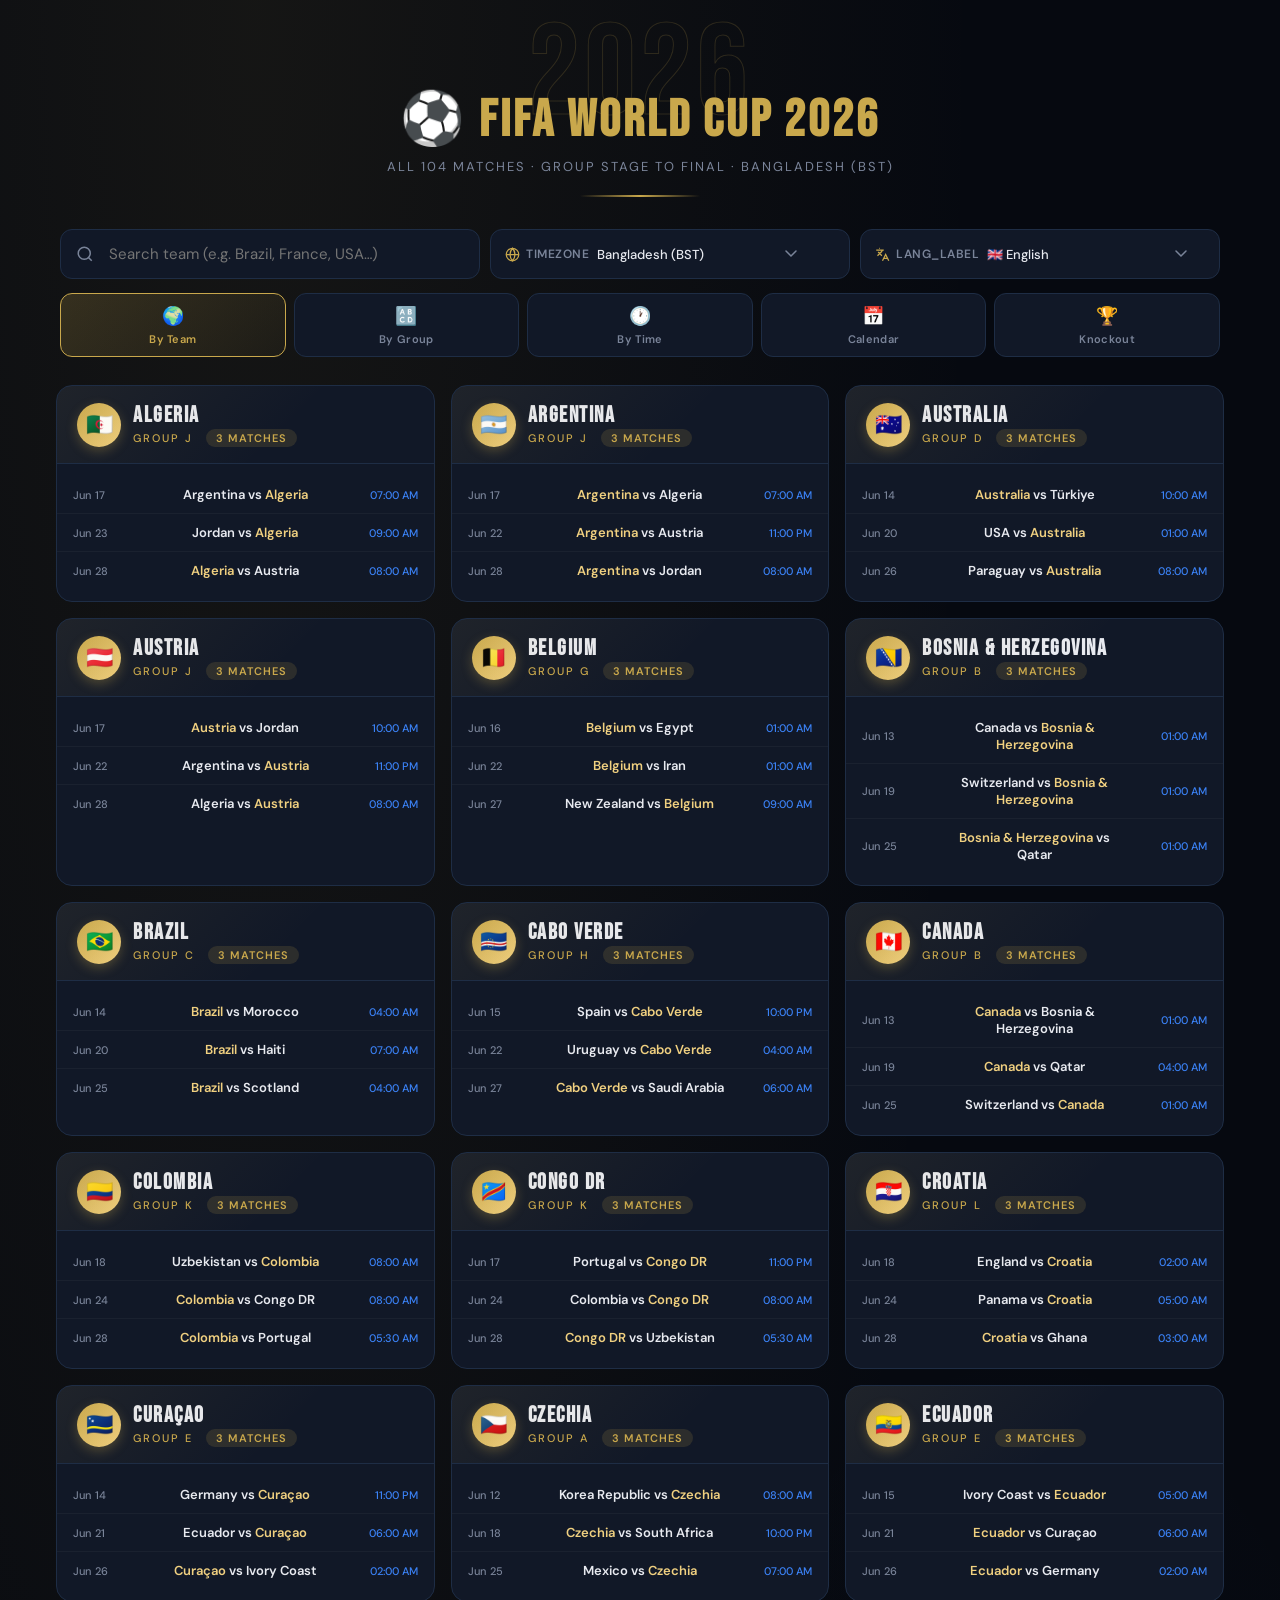
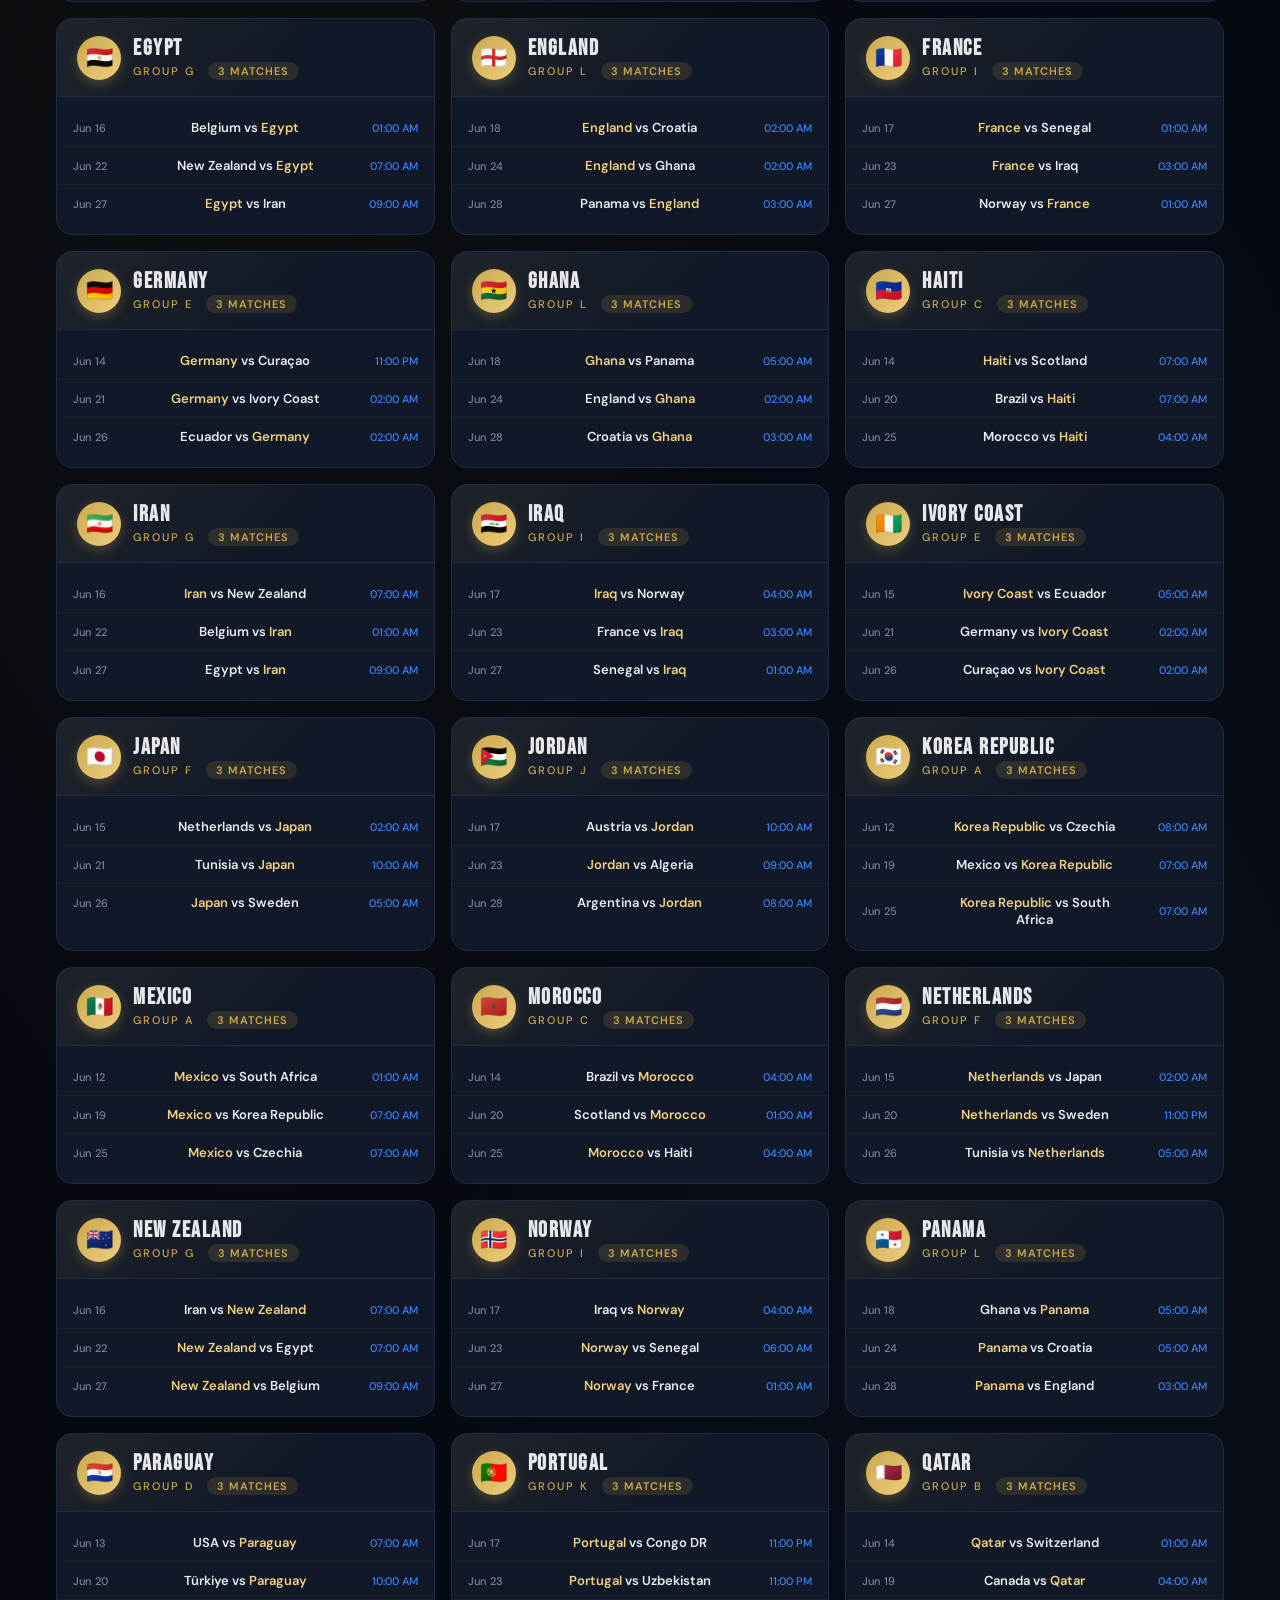
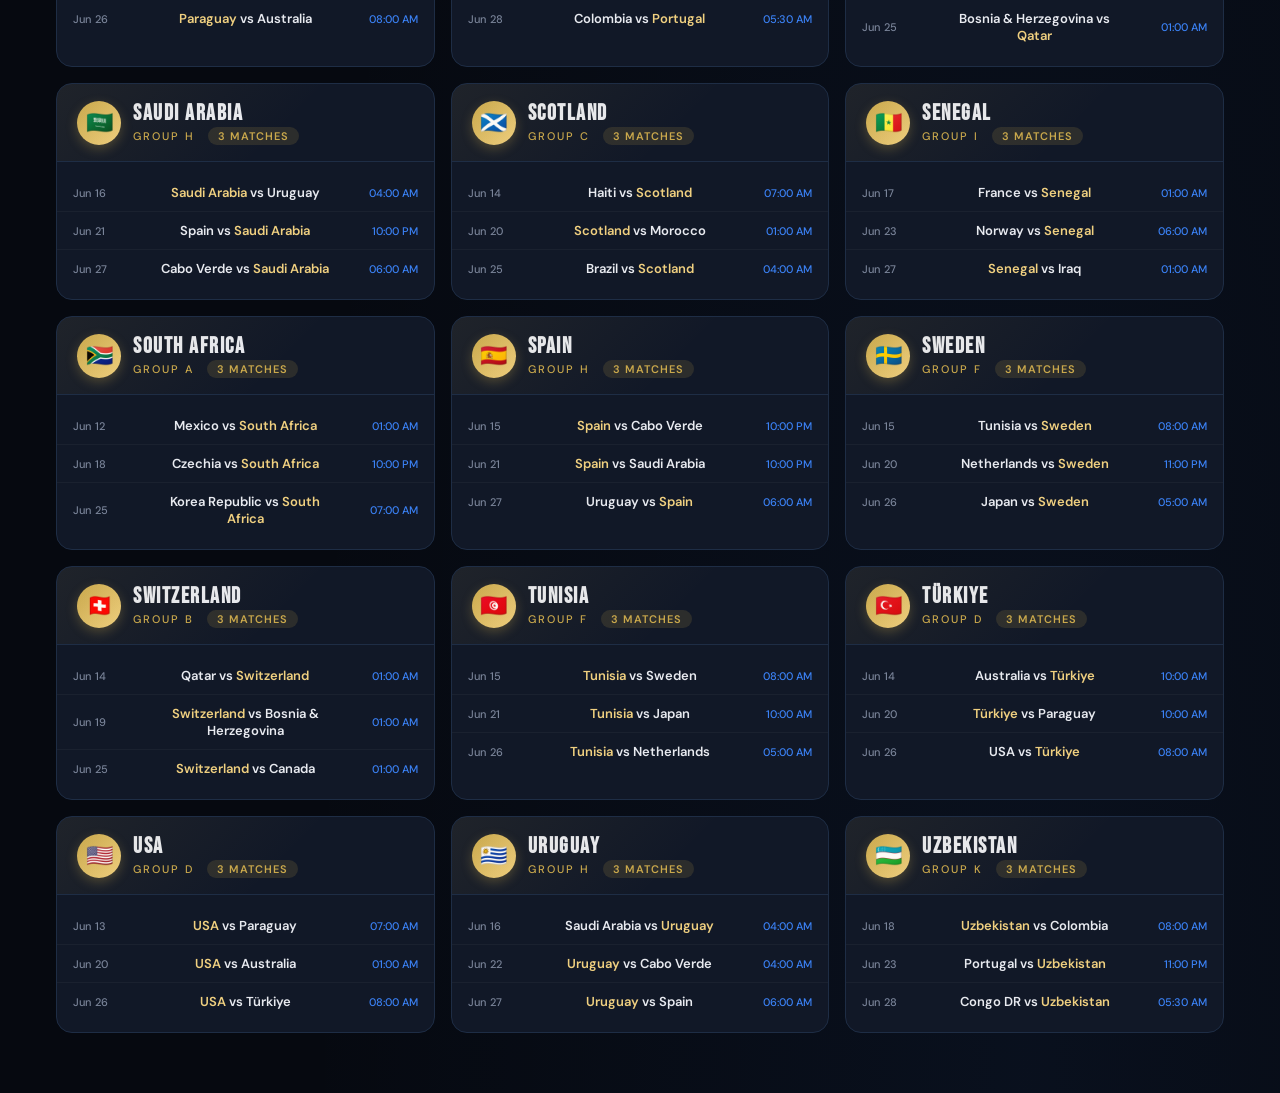
==== index.html @ b73e8e82 "update" ====
<!DOCTYPE html>
<html lang="en" dir="ltr">
<head>
  <meta charset="UTF-8">
  <meta name="viewport" content="width=device-width, initial-scale=1.0, viewport-fit=cover">
  <meta name="description" content="FIFA World Cup 2026 Full Fixture Viewer — all 104 matches, live scores, group standings, knockout bracket.">
  <title>FIFA World Cup 2026 – Full Fixtures</title>
  <link rel="icon" type="image/png" href="images/football.png">
  <link href="https://fonts.googleapis.com/css2?family=Bebas+Neue&family=DM+Sans:wght@300;400;500;600&display=swap" rel="stylesheet">
  <link rel="stylesheet" href="css/styles.css">
</head>
<body>

<!-- ── Live data banner ──────────────────────────────────────────────────── -->
<div id="liveBanner" class="live-banner live-banner--static" style="display:none"></div>

<!-- ── Header ───────────────────────────────────────────────────────────── -->
<header>
  <div class="year-badge">2026</div>
  <h1>⚽ FIFA WORLD CUP 2026</h1>
  <p id="headerSub">All 104 Matches · Group Stage to Final · Bangladesh Time</p>
</header>

<!-- ── Language Switcher ────────────────────────────────────────────────── -->
<!-- ── Controls ─────────────────────────────────────────────────────────── -->
<div class="controls">
  <div class="controls-top-row">
    <div class="search-wrap">
      <svg width="18" height="18" fill="none" stroke="currentColor" stroke-width="2" viewBox="0 0 24 24">
        <circle cx="11" cy="11" r="8"/><path d="m21 21-4.35-4.35"/>
      </svg>
      <input type="text" id="search" placeholder="Search team (e.g. Brazil, France, USA…)" oninput="App.onSearch()">
    </div>
    <div class="tz-selector-wrap" id="tzSelectorWrap">
      <label class="tz-label" for="tzSelect">
        <svg width="15" height="15" fill="none" stroke="currentColor" stroke-width="2" viewBox="0 0 24 24">
          <circle cx="12" cy="12" r="10"/>
          <path d="M2 12h20M12 2a15.3 15.3 0 0 1 4 10 15.3 15.3 0 0 1-4 10 15.3 15.3 0 0 1-4-10 15.3 15.3 0 0 1 4-10z"/>
        </svg>
        <span id="tzLabelText">Timezone</span>
      </label>
      <select id="tzSelect" class="tz-select"></select>
    </div>
    <div class="tz-selector-wrap" id="langSelectorWrap">
      <label class="tz-label" for="langSelect">
        <svg width="15" height="15" fill="none" stroke="currentColor" stroke-width="2" viewBox="0 0 24 24">
          <path d="M5 8l6 6M4 14l6-6 2-3M2 5h12M7 2h1M22 22l-5-10-5 10M14 18h6"/>
        </svg>
        <span id="langLabelText">Language</span>
      </label>
      <select id="langSelect" class="tz-select"></select>
    </div>
  </div>

  <div class="mode-bar">
    <button class="mode-btn" id="modeTeams"    onclick="App.setMode('teams')"><span class="icon">🌍</span> By Team</button>
    <button class="mode-btn" id="modeGroup"    onclick="App.setMode('group')"><span class="icon">🔠</span> By Group</button>
    <button class="mode-btn" id="modeTime"     onclick="App.setMode('time')"><span class="icon">🕐</span> By Time</button>
    <button class="mode-btn" id="modeCalendar" onclick="App.setMode('calendar')"><span class="icon">📅</span> Calendar</button>
    <button class="mode-btn" id="modeBracket"  onclick="App.setMode('bracket')"><span class="icon">🏆</span> Knockout</button>
  </div>

  <div class="filter-panel" id="groupPanel">
    <button class="filter-chip active" onclick="App.setGroup(null, this)">All Groups</button>
  </div>
  <div class="filter-panel" id="timePanel">
    <button class="filter-chip active" onclick="App.setTimeSlot(null, this)">All Times</button>
  </div>
</div>

<!-- ── Calendar ─────────────────────────────────────────────────────────── -->
<div id="calendarSection" class="section-wrap" style="display:none;">
  <div class="calendar">
    <div class="cal-header">
      <button class="cal-nav" onclick="Calendar.shiftMonth(-1)">‹</button>
      <h3 id="calTitle">JUNE 2026</h3>
      <button class="cal-nav" onclick="Calendar.shiftMonth(1)">›</button>
    </div>
    <div class="cal-grid" id="calGrid"></div>
  </div>
  <div class="day-results" id="dayResults">
    <div class="day-results-header" id="dayResultsHeader"></div>
    <div id="dayMatchList"></div>
  </div>
</div>

<!-- ── Knockout + Standings ──────────────────────────────────────────────── -->
<div id="bracketSection" class="section-wrap" style="display:none;">
  <div id="bracketContent"></div>
</div>

<!-- ── Export bar ───────────────────────────────────────────────────────── -->
<div class="export-bar" id="exportBar">
  <button class="export-btn" onclick="Export.open()">📲 Add to iPhone / Google Calendar</button>
</div>

<!-- ── Team cards grid ──────────────────────────────────────────────────── -->
<div class="teams-grid" id="grid"></div>

<!-- ── Export modal ─────────────────────────────────────────────────────── -->
<div class="modal-overlay" id="exportModal" onclick="Export.handleOverlay(event)">
  <div class="modal">
    <button class="modal-close" onclick="Export.close()">✕</button>
    <div class="modal-title">📲 Export to Calendar</div>
    <div class="modal-sub">Choose teams to add their group-stage schedule to your calendar app.</div>
    <div class="modal-section-label">Select Teams</div>
    <div class="team-select-grid" id="teamSelectGrid"></div>
    <div class="modal-actions">
      <button class="btn-select-all" id="selectAllBtn" onclick="Export.toggleAll()">Select All</button>
      <button class="btn-download-ics" id="downloadBtn" onclick="Export.download()" disabled>⬇️ Download .ics</button>
    </div>
    <div class="ics-note">
      <strong>iPhone:</strong> Open the .ics file → tap "Add All" → appears in Calendar app.<br>
      <strong>Google:</strong> calendar.google.com → Settings → Import → upload file.
    </div>
  </div>
</div>

<!-- Scripts: i18n first, then data, then live + modules, app last -->
<script src="js/i18n.js"></script>
<script src="js/data.js"></script>
<script src="js/live.js"></script>
<script src="js/standings.js"></script>
<script src="js/teamGrid.js"></script>
<script src="js/calendar.js"></script>
<script src="js/bracket.js"></script>
<script src="js/export.js"></script>
<script src="js/app.js"></script>
</body>
</html>
---- css/styles.css ----
/* styles.css — WC2026 Fixture Viewer */

:root {
  --gold: #C9A84C;
  --gold-light: #F0D080;
  --dark: #0a0e1a;
  --darker: #060910;
  --card-bg: #111827;
  --card-border: #1e2d45;
  --text: #e8eaf0;
  --muted: #7a8499;
  --accent: #3b82f6;
}

* { margin: 0; padding: 0; box-sizing: border-box; }

body {
  background: var(--darker);
  color: var(--text);
  font-family: 'DM Sans', sans-serif;
  min-height: 100vh;
  background-image:
    radial-gradient(ellipse at 20% 0%, rgba(201,168,76,.08) 0%, transparent 50%),
    radial-gradient(ellipse at 80% 100%, rgba(59,130,246,.06) 0%, transparent 50%);
}

/* ── Header ─────────────────────────────────────────────────────────────── */
header {
  text-align: center;
  padding: 48px 20px 32px;
  position: relative;
}

header::after {
  content: '';
  display: block;
  width: 120px;
  height: 2px;
  background: linear-gradient(90deg, transparent, var(--gold), transparent);
  margin: 20px auto 0;
}

.year-badge {
  font-family: 'Bebas Neue', sans-serif;
  font-size: clamp(72px,12vw,130px);
  line-height: .85;
  color: transparent;
  -webkit-text-stroke: 1px rgba(201,168,76,.18);
  letter-spacing: 4px;
  position: absolute;
  top: 20px; left: 50%;
  transform: translateX(-50%);
  white-space: nowrap;
  pointer-events: none;
  z-index: 0;
}

header h1 {
  font-family: 'Bebas Neue', sans-serif;
  font-size: clamp(28px,5vw,52px);
  letter-spacing: 3px;
  color: var(--gold);
  position: relative; z-index: 1;
  margin-top: 40px;
}

header p {
  color: var(--muted);
  font-size: 13px;
  letter-spacing: 2px;
  text-transform: uppercase;
  margin-top: 6px;
  position: relative; z-index: 1;
}

/* ── Controls ───────────────────────────────────────────────────────────── */
.controls {
  max-width: 1200px;
  margin: 0 auto 28px;
  padding: 0 20px;
  display: flex;
  flex-direction: column;
  gap: 14px;
}

/* top row: search + timezone side by side */
.controls-top-row {
  display: flex;
  flex-wrap: wrap;
  gap: 10px;
  align-items: stretch;
}

.search-wrap {
  position: relative;
  flex: 1 1 200px;
  min-width: 0;
}

.search-wrap input {
  width: 100%;
  padding: 14px 20px 14px 48px;
  background: var(--card-bg);
  border: 1px solid var(--card-border);
  border-radius: 12px;
  color: var(--text);
  font-size: 15px;
  font-family: 'DM Sans', sans-serif;
  outline: none;
  transition: border-color .2s;
}

.search-wrap input:focus { border-color: var(--gold); }

.search-wrap svg {
  position: absolute; left: 16px; top: 50%;
  transform: translateY(-50%);
  color: var(--muted);
}

/* ── Timezone selector ──────────────────────────────────────────────────── */
.tz-selector-wrap {
  display: flex;
  align-items: center;
  gap: 8px;
  background: var(--card-bg);
  border: 1px solid var(--card-border);
  border-radius: 12px;
  padding: 10px 14px;
  flex: 1 1 140px;
  min-width: 0;
  transition: border-color .2s;
}

.tz-selector-wrap:focus-within {
  border-color: var(--gold);
}

.tz-label {
  display: flex;
  align-items: center;
  gap: 6px;
  color: var(--muted);
  font-size: 12px;
  font-weight: 600;
  letter-spacing: .5px;
  text-transform: uppercase;
  cursor: default;
  flex-shrink: 0;
}

.tz-label svg { flex-shrink: 0; color: var(--gold); }

.tz-select {
  background: transparent;
  border: none;
  color: var(--text);
  font-family: 'DM Sans', sans-serif;
  font-size: 13px;
  font-weight: 500;
  outline: none;
  cursor: pointer;
  min-width: 0;
  width: 100%;
  max-width: 200px;
  /* Custom arrow */
  appearance: none;
  -webkit-appearance: none;
  padding-right: 20px;
  background-image: url("data:image/svg+xml,%3Csvg xmlns='http://www.w3.org/2000/svg' width='12' height='8' viewBox='0 0 12 8'%3E%3Cpath d='M1 1l5 5 5-5' stroke='%237a8499' stroke-width='1.5' fill='none' stroke-linecap='round'/%3E%3C/svg%3E");
  background-repeat: no-repeat;
  background-position: right 0 center;
}

.tz-select option {
  background: var(--card-bg);
  color: var(--text);
}

/* ── Mode bar ───────────────────────────────────────────────────────────── */
.mode-bar {
  display: grid;
  grid-template-columns: repeat(5, 1fr);
  gap: 8px;
  overflow-x: auto;
  -webkit-overflow-scrolling: touch;
  scrollbar-width: none;
}
.mode-bar::-webkit-scrollbar { display: none; }

.mode-btn {
  padding: 10px 4px;
  border-radius: 12px;
  border: 1px solid var(--card-border);
  background: var(--card-bg);
  color: var(--muted);
  font-family: 'DM Sans', sans-serif;
  font-size: 11px;
  font-weight: 600;
  cursor: pointer;
  letter-spacing: .3px;
  transition: all .2s;
  display: flex;
  flex-direction: column;
  align-items: center;
  gap: 4px;
  white-space: nowrap;
  min-width: 0;
}

.mode-btn .icon { font-size: 18px; }
.mode-btn:hover { border-color: rgba(201,168,76,.4); color: var(--text); }
.mode-btn.active {
  background: linear-gradient(135deg, rgba(201,168,76,.2), rgba(201,168,76,.05));
  border-color: var(--gold);
  color: var(--gold);
}

/* ── Filter panels ──────────────────────────────────────────────────────── */
.filter-panel {
  display: none;
  flex-wrap: nowrap;
  gap: 8px;
  overflow-x: auto;
  -webkit-overflow-scrolling: touch;
  scrollbar-width: none;
  padding-bottom: 2px;
  animation: fadeIn .2s ease;
}
.filter-panel::-webkit-scrollbar { display: none; }

.filter-chip {
  padding: 7px 14px;
  border-radius: 8px;
  border: 1px solid var(--card-border);
  background: transparent;
  color: var(--muted);
  font-family: 'DM Sans', sans-serif;
  font-size: 12px;
  font-weight: 500;
  cursor: pointer;
  letter-spacing: .5px;
  transition: all .18s;
  white-space: nowrap;
}

.filter-chip:hover, .filter-chip.active {
  background: var(--gold);
  border-color: var(--gold);
  color: #000;
  font-weight: 600;
}

@keyframes fadeIn {
  from { opacity: 0; transform: translateY(-6px); }
  to   { opacity: 1; transform: translateY(0); }
}

/* ── Team cards grid ────────────────────────────────────────────────────── */
.teams-grid {
  max-width: 1200px;
  margin: 0 auto;
  padding: 0 16px 60px;
  display: grid;
  grid-template-columns: repeat(auto-fill, minmax(min(300px, 100%), 1fr));
  gap: 16px;
}

.team-card {
  background: var(--card-bg);
  border: 1px solid var(--card-border);
  border-radius: 16px;
  overflow: hidden;
  transition: transform .2s, border-color .2s, box-shadow .2s;
}

.team-card:hover {
  transform: translateY(-4px);
  border-color: rgba(201,168,76,.4);
  box-shadow: 0 16px 40px rgba(0,0,0,.4), 0 0 0 1px rgba(201,168,76,.1);
}

.card-header {
  padding: 16px 20px;
  display: flex;
  align-items: center;
  gap: 12px;
  border-bottom: 1px solid var(--card-border);
  position: relative;
  overflow: hidden;
}

.card-header::before {
  content: '';
  position: absolute; inset: 0;
  background: linear-gradient(135deg, rgba(201,168,76,.08), transparent 60%);
}

.flag-circle {
  width: 44px; height: 44px;
  border-radius: 50%;
  background: linear-gradient(135deg, var(--gold), var(--gold-light));
  display: flex; align-items: center; justify-content: center;
  font-size: 22px;
  flex-shrink: 0;
  box-shadow: 0 4px 12px rgba(201,168,76,.3);
}

.team-info h2 {
  font-family: 'Bebas Neue', sans-serif;
  font-size: 22px;
  letter-spacing: 1.5px;
  color: var(--text);
}

.group-label {
  font-size: 11px;
  letter-spacing: 2px;
  text-transform: uppercase;
  color: var(--gold);
  font-weight: 500;
}

.count-badge {
  display: inline-block;
  background: rgba(201,168,76,.15);
  color: var(--gold);
  border-radius: 20px;
  padding: 2px 10px;
  font-size: 11px;
  font-weight: 600;
  letter-spacing: 1px;
  margin-left: 8px;
}

.match-list { padding: 12px 0; }

.match-row {
  padding: 10px 16px;
  display: grid;
  grid-template-columns: minmax(50px,72px) 1fr minmax(50px,72px);
  gap: 6px;
  align-items: center;
  border-bottom: 1px solid rgba(255,255,255,.04);
  transition: background .15s;
}

.match-row:last-child { border-bottom: none; }
.match-row:hover { background: rgba(255,255,255,.03); }

.match-date { font-size: 11px; color: var(--muted); font-weight: 500; }
.match-vs   { font-size: 13px; font-weight: 600; color: var(--text); text-align: center; }
.match-vs .highlight { color: var(--gold-light); }
.match-time { font-size: 11px; color: var(--accent); text-align: right; font-weight: 500; }

.no-match-in-filter {
  padding: 12px 20px;
  font-size: 12px;
  color: var(--muted);
  border-top: 1px solid var(--card-border);
  line-height: 1.5;
}

.no-results {
  grid-column: 1/-1;
  text-align: center;
  padding: 80px 20px;
  color: var(--muted);
  font-size: 16px;
}

.hidden { display: none !important; }

/* ── Calendar ───────────────────────────────────────────────────────────── */
.calendar-wrap { display: none; }
.calendar-wrap.visible { display: block; }

.calendar {
  background: var(--card-bg);
  border: 1px solid var(--card-border);
  border-radius: 16px;
  overflow: hidden;
}

.cal-header {
  display: flex;
  align-items: center;
  justify-content: space-between;
  padding: 16px 20px;
  border-bottom: 1px solid var(--card-border);
}

.cal-header h3 {
  font-family: 'Bebas Neue', sans-serif;
  font-size: 20px;
  letter-spacing: 2px;
  color: var(--gold);
}

.cal-nav {
  background: none;
  border: 1px solid var(--card-border);
  color: var(--muted);
  border-radius: 8px;
  width: 32px; height: 32px;
  cursor: pointer;
  font-size: 16px;
  display: flex; align-items: center; justify-content: center;
  transition: all .2s;
}

.cal-nav:hover { border-color: var(--gold); color: var(--gold); }

.cal-grid {
  display: grid;
  grid-template-columns: repeat(7,1fr);
  gap: 1px;
  background: var(--card-border);
}

.cal-day-name {
  background: var(--card-bg);
  text-align: center;
  padding: 10px 4px;
  font-size: 11px; color: var(--muted);
  font-weight: 600; letter-spacing: 1px;
  text-transform: uppercase;
}

.cal-day {
  background: var(--card-bg);
  text-align: center;
  padding: 12px 4px;
  font-size: 14px; font-weight: 500;
  color: var(--muted);
  cursor: default;
  position: relative;
  min-height: 52px;
  display: flex; flex-direction: column;
  align-items: center; justify-content: center;
  gap: 3px;
}

.cal-day.has-match { color: var(--text); cursor: pointer; transition: background .15s; }
.cal-day.has-match:hover { background: rgba(201,168,76,.08); }
.cal-day.selected  { background: rgba(201,168,76,.15) !important; color: var(--gold); }
.cal-day.selected .day-num { color: var(--gold); font-weight: 700; }
.cal-day.has-match-other { cursor: default; opacity: .45; }
.cal-day.empty { background: rgba(0,0,0,.2); }

.match-dot {
  width: 5px; height: 5px;
  border-radius: 50%;
  background: var(--gold);
  opacity: .8;
}

.match-count-label {
  font-size: 9px; color: var(--gold);
  font-weight: 600; letter-spacing: .5px;
}

.day-results { display: none; margin-top: 14px; }
.day-results.visible { display: block; }

.day-results-header {
  font-family: 'Bebas Neue', sans-serif;
  font-size: 18px; letter-spacing: 2px;
  color: var(--gold);
  margin-bottom: 12px; padding: 0 4px;
}

.day-match-card {
  background: var(--card-bg);
  border: 1px solid var(--card-border);
  border-radius: 12px;
  padding: 14px 18px;
  margin-bottom: 10px;
  display: flex; align-items: center;
  justify-content: space-between; gap: 12px;
  transition: border-color .2s;
}

.day-match-card:hover { border-color: rgba(201,168,76,.35); }

.day-match-teams { font-size: 15px; font-weight: 600; color: var(--text); flex: 1; }
.day-match-teams .hl { color: var(--gold-light); }

.day-match-meta {
  display: flex; flex-direction: column;
  align-items: flex-end; gap: 3px; flex-shrink: 0;
}

.day-match-time   { font-size: 13px; font-weight: 600; color: var(--accent); }
.day-match-group  { font-size: 10px; color: var(--muted); letter-spacing: 1px; text-transform: uppercase; }
.day-match-venue  { font-size: 10px; color: var(--muted); }

.no-match-note {
  color: var(--muted); font-size: 13px;
  padding: 8px 0 12px;
}

/* ── Accordion (shared by bracket stages + standings) ───────────────────── */
.ko-section {
  background: var(--card-bg);
  border: 1px solid var(--card-border);
  border-radius: 14px;
  overflow: hidden;
  margin-bottom: 10px;
  transition: border-color .2s;
}
.ko-section:hover { border-color: rgba(201,168,76,.3); }

.ko-header {
  width: 100%;
  display: flex;
  align-items: center;
  justify-content: space-between;
  padding: 14px 18px;
  background: none;
  border: none;
  cursor: pointer;
  color: var(--text);
  gap: 10px;
  transition: background .15s;
}
.ko-header:hover { background: rgba(255,255,255,.03); }

.ko-header-left {
  display: flex;
  align-items: center;
  gap: 10px;
  min-width: 0;
}

.ko-icon  { font-size: 18px; flex-shrink: 0; }

.ko-title {
  font-family: 'Bebas Neue', sans-serif;
  font-size: 17px;
  letter-spacing: 1.5px;
  color: var(--gold);
  white-space: nowrap;
}

.ko-count-badge {
  font-size: 10px;
  font-weight: 600;
  letter-spacing: .5px;
  color: var(--muted);
  background: rgba(255,255,255,.06);
  border: 1px solid var(--card-border);
  border-radius: 20px;
  padding: 2px 9px;
  flex-shrink: 0;
}

.ko-chevron {
  color: var(--muted);
  flex-shrink: 0;
  transition: transform .28s cubic-bezier(.4,0,.2,1);
}

/* Body collapse / expand */
.ko-body {
  max-height: 0;
  overflow: hidden;
  transition: max-height .35s cubic-bezier(.4,0,.2,1);
}
.ko-body--open { max-height: 9999px; }

.ko-body-inner { padding: 4px 0 14px; }

/* ── Divider between standings and KO stages ─────────────────────────── */
.ko-divider {
  display: flex;
  align-items: center;
  gap: 12px;
  margin: 18px 0 12px;
  color: var(--gold);
}
.ko-divider::before,
.ko-divider::after {
  content: '';
  flex: 1;
  height: 1px;
  background: linear-gradient(90deg, transparent, rgba(201,168,76,.3), transparent);
}
.ko-divider span {
  font-family: 'Bebas Neue', sans-serif;
  font-size: 15px;
  letter-spacing: 2.5px;
  white-space: nowrap;
}

/* ── KO match cards ─────────────────────────────────────────────────────── */
.ko-match-list {
  display: flex;
  flex-direction: column;
  gap: 8px;
  padding: 0 14px;
}

.ko-match-card {
  background: rgba(255,255,255,.03);
  border: 1px solid var(--card-border);
  border-radius: 12px;
  padding: 12px 16px;
  transition: border-color .2s, transform .15s;
}
.ko-match-card:hover {
  border-color: rgba(201,168,76,.3);
  transform: translateX(3px);
}
.ko-match-card.ko-match--final {
  border-color: var(--gold);
  background: linear-gradient(135deg, rgba(201,168,76,.1), rgba(201,168,76,.02));
}

.ko-match-meta {
  font-size: 10px;
  color: var(--muted);
  letter-spacing: .8px;
  text-transform: uppercase;
  margin-bottom: 8px;
}

.ko-match-teams {
  display: grid;
  grid-template-columns: 1fr auto 1fr;
  align-items: center;
  gap: 8px;
}

.ko-team { min-width: 0; }
.ko-team--right { text-align: right; }

.ko-team-name {
  display: block;
  font-size: 14px;
  font-weight: 600;
  color: var(--text);
  white-space: nowrap;
  overflow: hidden;
  text-overflow: ellipsis;
}

/* Hint text shown under team name for pending KO matches */
.ko-team-hint {
  display: block;
  font-size: 10px;
  color: var(--muted);
  line-height: 1.4;
  margin-top: 3px;
}

.ko-middle {
  display: flex;
  flex-direction: column;
  align-items: center;
  gap: 4px;
  flex-shrink: 0;
}

.ko-vs {
  font-size: 11px;
  color: var(--muted);
  font-weight: 600;
  letter-spacing: 1px;
}

.ko-score {
  font-size: 18px;
  font-weight: 700;
  color: var(--text);
  font-family: 'Bebas Neue', sans-serif;
  letter-spacing: 2px;
}
.ko-score.score--live { color: #ef4444; }

/* KO hint block (pending matches: shows who each slot could be) */
.day-ko-hint {
  display: grid;
  grid-template-columns: 1fr 1fr;
  gap: 8px;
  margin-top: 8px;
  padding-top: 8px;
  border-top: 1px solid rgba(255,255,255,.06);
}
.day-ko-team-hint {
  font-size: 11px;
  color: var(--muted);
  line-height: 1.4;
}
.day-ko-team-hint strong {
  display: block;
  color: var(--text);
  font-weight: 600;
  margin-bottom: 2px;
  font-size: 12px;
}
.day-ko-team-hint:last-child { text-align: right; }

/* ── Calendar day-result cards (redesigned) ─────────────────────────────── */
.day-match-card {
  background: var(--card-bg);
  border: 1px solid var(--card-border);
  border-radius: 12px;
  padding: 12px 16px;
  margin-bottom: 8px;
  transition: border-color .2s;
}
.day-match-card:hover { border-color: rgba(201,168,76,.3); }
.day-match-card.day-match-card--final {
  border-color: var(--gold);
}

.day-match-header {
  display: flex;
  align-items: center;
  justify-content: space-between;
  margin-bottom: 8px;
  gap: 8px;
}

.day-stage-pill {
  font-size: 10px;
  font-weight: 700;
  letter-spacing: 1px;
  text-transform: uppercase;
  color: var(--gold);
  background: rgba(201,168,76,.12);
  border-radius: 20px;
  padding: 3px 10px;
}
.day-stage-pill--ko {
  color: var(--accent);
  background: rgba(59,130,246,.12);
}

.day-match-venue-inline {
  font-size: 10px;
  color: var(--muted);
  text-align: right;
  white-space: nowrap;
  overflow: hidden;
  text-overflow: ellipsis;
  max-width: 140px;
}

.day-match-teams {
  display: grid;
  grid-template-columns: 1fr auto 1fr;
  align-items: center;
  gap: 6px;
  margin-bottom: 8px;
}
.day-match-teams .hl         { font-size: 14px; font-weight: 600; color: var(--text); overflow: hidden; text-overflow: ellipsis; white-space: nowrap; }
.day-match-teams .hl-right   { text-align: right; }

.day-match-center {
  display: flex;
  flex-direction: column;
  align-items: center;
  gap: 3px;
  flex-shrink: 0;
}
.day-match-vs-sep  { font-size: 11px; color: var(--muted); font-weight: 600; letter-spacing: 1px; }
.match-score       { font-size: 18px; font-weight: 700; font-family: 'Bebas Neue', sans-serif; color: var(--text); letter-spacing: 2px; }
.match-score.score--live { color: #ef4444; }

.day-match-foot {
  display: flex;
  align-items: center;
  justify-content: flex-end;
}
.day-match-time-pill {
  font-size: 11px;
  font-weight: 600;
  color: var(--accent);
  background: rgba(59,130,246,.1);
  border-radius: 20px;
  padding: 3px 10px;
}

.no-match-note {
  color: var(--muted); font-size: 13px;
  padding: 8px 0 12px;
}

/* ── Standings tables ────────────────────────────────────────────────────── */
.standings-header  { padding: 2px 14px 10px; }
.standings-title   { font-family: 'Bebas Neue', sans-serif; font-size: 20px; letter-spacing: 2px; color: var(--gold); }

.standings-grid {
  display: grid;
  grid-template-columns: repeat(auto-fill, minmax(300px, 1fr));
  gap: 12px;
  padding: 4px 14px 10px;
}

.standings-table-wrap {
  background: rgba(255,255,255,.03);
  border: 1px solid var(--card-border);
  border-radius: 10px;
  overflow: hidden;
}

.standings-group-title {
  font-family: 'Bebas Neue', sans-serif;
  font-size: 14px;
  letter-spacing: 2px;
  color: var(--gold);
  padding: 8px 12px 6px;
  border-bottom: 1px solid var(--card-border);
  display: flex;
  align-items: center;
  justify-content: space-between;
}

.standings-progress {
  font-size: 10px;
  color: var(--muted);
  font-family: 'DM Sans', sans-serif;
  font-weight: 500;
  letter-spacing: .5px;
}

.standings-table {
  width: 100%;
  border-collapse: collapse;
  font-size: 12px;
}
.standings-table thead tr {
  background: rgba(255,255,255,.03);
  border-bottom: 1px solid var(--card-border);
}
.standings-table th {
  padding: 6px 6px;
  color: var(--muted);
  font-weight: 600;
  font-size: 10px;
  letter-spacing: .8px;
  text-transform: uppercase;
  text-align: center;
}
.standings-table th.col-team { text-align: left; }
.standings-table th.col-pos  { width: 24px; }
.standings-table td {
  padding: 7px 6px;
  text-align: center;
  color: var(--muted);
  font-size: 12px;
  border-bottom: 1px solid rgba(255,255,255,.04);
}
.standings-table td.col-team { text-align: left; }
.standings-table td.col-pts  { font-weight: 700; color: var(--text); }
.standings-table td.col-pos  { font-size: 13px; }
.standings-table tbody tr:last-child td { border-bottom: none; }
.standings-table tbody tr:hover { background: rgba(255,255,255,.03); }

.standing-qual   td { background: rgba(201,168,76,.05); }
.standing-third  td { background: rgba(59,130,246,.04); }
.standing-flag   { font-size: 15px; margin-right: 6px; }
.standing-name   { font-weight: 500; color: var(--text); font-size: 12px; }
.pos-gd          { color: #22c55e; font-weight: 600; }
.neg-gd          { color: #ef4444; font-weight: 600; }

/* ── Export bar ─────────────────────────────────────────────────────────── */
.export-bar { max-width: 1200px; margin: 0 auto 20px; padding: 0 20px; display: none; }
.export-bar.visible { display: block; }

.export-btn {
  width: 100%; padding: 13px 20px;
  background: linear-gradient(135deg, rgba(201,168,76,.18), rgba(201,168,76,.06));
  border: 1px solid var(--gold); border-radius: 12px;
  color: var(--gold); font-family: 'DM Sans', sans-serif; font-size: 14px; font-weight: 600;
  cursor: pointer; letter-spacing: .5px;
  display: flex; align-items: center; justify-content: center; gap: 8px;
  transition: all .2s;
}
.export-btn:hover {
  background: linear-gradient(135deg, rgba(201,168,76,.28), rgba(201,168,76,.1));
  box-shadow: 0 4px 20px rgba(201,168,76,.2);
}

/* ── Export modal ───────────────────────────────────────────────────────── */
.modal-overlay {
  display: none; position: fixed; inset: 0;
  background: rgba(0,0,0,.7); z-index: 100;
  align-items: center; justify-content: center;
  padding: 20px; backdrop-filter: blur(4px);
}
.modal-overlay.open { display: flex; }
.modal {
  background: var(--card-bg); border: 1px solid var(--card-border);
  border-radius: 20px; padding: 28px 24px;
  width: 100%; max-width: 420px; max-height: 85vh; overflow-y: auto;
  position: relative; animation: slideUp .25s ease;
}
@keyframes slideUp {
  from { transform: translateY(20px); opacity: 0; }
  to   { transform: translateY(0); opacity: 1; }
}
.modal-title {
  font-family: 'Bebas Neue', sans-serif; font-size: 24px; letter-spacing: 2px;
  color: var(--gold); margin-bottom: 6px;
}
.modal-sub  { font-size: 12px; color: var(--muted); margin-bottom: 20px; line-height: 1.5; }
.modal-close {
  position: absolute; top: 16px; right: 16px;
  background: none; border: 1px solid var(--card-border);
  color: var(--muted); border-radius: 8px;
  width: 32px; height: 32px; cursor: pointer; font-size: 18px;
  display: flex; align-items: center; justify-content: center; transition: all .2s;
}
.modal-close:hover { border-color: var(--gold); color: var(--gold); }
.modal-section-label {
  font-size: 11px; letter-spacing: 2px; text-transform: uppercase;
  color: var(--muted); font-weight: 600; margin-bottom: 10px;
}
.team-select-grid {
  display: flex; flex-direction: column; gap: 6px; margin-bottom: 20px;
  max-height: 240px; overflow-y: auto; padding-right: 4px;
}
.team-select-grid::-webkit-scrollbar { width: 4px; }
.team-select-grid::-webkit-scrollbar-track { background: transparent; }
.team-select-grid::-webkit-scrollbar-thumb { background: var(--card-border); border-radius: 4px; }
.team-opt {
  display: flex; align-items: center; gap: 10px;
  padding: 10px 14px; border-radius: 10px;
  border: 1px solid var(--card-border); cursor: pointer; transition: all .15s; user-select: none;
}
.team-opt:hover     { border-color: rgba(201,168,76,.4); background: rgba(201,168,76,.05); }
.team-opt.selected  { border-color: var(--gold); background: rgba(201,168,76,.12); }
.team-opt-flag { font-size: 20px; flex-shrink: 0; }
.team-opt-name { font-size: 14px; font-weight: 600; color: var(--text); flex: 1; }
.team-opt-grp  { font-size: 11px; color: var(--muted); }
.team-opt-check {
  width: 18px; height: 18px; border-radius: 5px; border: 2px solid var(--card-border);
  flex-shrink: 0; display: flex; align-items: center; justify-content: center;
  font-size: 11px; transition: all .15s;
}
.team-opt.selected .team-opt-check { background: var(--gold); border-color: var(--gold); color: #000; }
.modal-actions { display: flex; gap: 10px; margin-top: 4px; }
.btn-select-all {
  flex: 1; padding: 10px; border-radius: 10px; border: 1px solid var(--card-border);
  background: transparent; color: var(--muted); font-family: 'DM Sans', sans-serif;
  font-size: 13px; font-weight: 600; cursor: pointer; transition: all .2s;
}
.btn-select-all:hover { border-color: var(--gold); color: var(--gold); }
.btn-download-ics {
  flex: 2; padding: 12px; border-radius: 10px; border: none; background: var(--gold); color: #000;
  font-family: 'DM Sans', sans-serif; font-size: 14px; font-weight: 700;
  cursor: pointer; transition: all .2s; display: flex; align-items: center; justify-content: center; gap: 6px;
}
.btn-download-ics:hover   { background: var(--gold-light); transform: translateY(-1px); }
.btn-download-ics:disabled{ opacity: .4; cursor: not-allowed; transform: none; }
.ics-note {
  margin-top: 14px; padding: 12px 14px;
  background: rgba(59,130,246,.08); border: 1px solid rgba(59,130,246,.2);
  border-radius: 10px; font-size: 12px; color: var(--muted); line-height: 1.6;
}
.ics-note strong { color: var(--accent); }

/* ══════════════════════════════════════════════════════════════════
   RESPONSIVE
   ══════════════════════════════════════════════════════════════════ */
/* ══════════════════════════════════════════════════════════════════
   RESPONSIVE — covers iPhone 17 Pro Max (430px) and all mobile
   ══════════════════════════════════════════════════════════════════ */

/* ── Tablet / large phone ────────────────────────────────────────────────── */
@media (max-width: 700px) {
  /* Header: tighten */
  header { padding: 32px 16px 24px; }
  .year-badge { font-size: clamp(60px, 18vw, 90px); }

  /* Controls: full bleed padding */
  .controls { padding: 0 12px; gap: 10px; margin-bottom: 18px; }

  /* Search + tz/lang wrap into two rows: search full width, selectors side by side */
  .controls-top-row { flex-wrap: wrap; gap: 8px; }
  .search-wrap      { flex: 1 1 100%; }          /* full row */
  .tz-selector-wrap { flex: 1 1 calc(50% - 4px); min-width: 0; }

  /* Calendar section */
  #calendarSection { padding: 0 12px !important; margin-bottom: 16px !important; }
  #bracketSection  { padding: 0 12px !important; margin-bottom: 16px !important; }

  /* Team grid */
  .teams-grid { padding: 0 12px 40px; gap: 12px; }
}

/* ── Mobile (iPhone Pro Max = 430px and below) ───────────────────────────── */
@media (max-width: 480px) {

  /* ── Header ── */
  header { padding: 28px 12px 20px; }
  header h1 { font-size: clamp(20px, 6vw, 30px); }
  header p  { font-size: 11px; }
  .year-badge { opacity: .5; }

  /* ── Controls row ── */
  .controls { padding: 0 10px; gap: 8px; }
  .search-wrap input { font-size: 14px; padding: 12px 16px 12px 42px; border-radius: 10px; }
  .search-wrap svg   { left: 13px; }

  /* Tz + Lang: each takes half width, hide text label, show icon only */
  .tz-selector-wrap  { padding: 9px 10px; border-radius: 10px; flex: 1 1 calc(50% - 4px); }
  .tz-label span     { display: none; }          /* hide "Timezone" / "Language" text */
  .tz-label svg      { width: 16px; height: 16px; }
  .tz-select         { font-size: 12px; }

  /* ── Mode bar: 5 equal cols, icon only at very small, text below ── */
  .mode-bar  { gap: 5px; }
  .mode-btn  { padding: 8px 2px; font-size: 10px; border-radius: 10px; gap: 2px; }
  .mode-btn .icon { font-size: 16px; }

  /* ── Filter chips: horizontal scroll ── */
  .filter-panel   { padding-bottom: 4px; }
  .filter-chip    { padding: 6px 12px; font-size: 11px; flex-shrink: 0; }

  /* ── Team cards ── */
  .teams-grid    { padding: 0 10px 40px; gap: 10px; }
  .team-card     { border-radius: 12px; }
  .card-header   { padding: 12px 14px; gap: 10px; }
  .flag-circle   { width: 38px; height: 38px; font-size: 18px; }
  .team-info h2  { font-size: 18px; }
  .group-label   { font-size: 10px; }
  .count-badge   { font-size: 10px; padding: 1px 8px; }

  /* ── Match rows inside team cards ── */
  .match-row      { padding: 9px 14px; gap: 4px; }
  .match-row > .match-date { font-size: 10px; }
  .match-row > .match-vs   { font-size: 12px; }
  .match-row > .match-time { font-size: 10px; }

  /* ── Calendar ── */
  #calendarSection { padding: 0 10px !important; }
  .cal-header      { padding: 12px 14px; }
  .cal-header h3   { font-size: 16px; }
  .cal-nav         { width: 28px; height: 28px; font-size: 14px; }
  .cal-day-name    { padding: 8px 2px; font-size: 10px; }
  .cal-day         { padding: 8px 2px; font-size: 12px; min-height: 44px; }
  .match-count-label { font-size: 8px; }
  .match-dot       { width: 4px; height: 4px; }

  /* Day results */
  .day-results-header { font-size: 15px; }
  .day-match-card  { padding: 10px 12px; border-radius: 10px; }
  .day-match-header{ margin-bottom: 6px; }
  .day-stage-pill  { font-size: 9px; padding: 2px 8px; }
  .day-match-venue-inline { font-size: 9px; max-width: 100px; }
  .day-match-teams .hl { font-size: 12px; }
  .match-score     { font-size: 15px; }
  .day-match-time-pill { font-size: 10px; padding: 2px 8px; }
  .day-ko-hint     { grid-template-columns: 1fr; gap: 4px; }
  .day-ko-team-hint:last-child { text-align: left; }

  /* ── Knockout accordion ── */
  #bracketSection  { padding: 0 10px !important; }
  .ko-section      { border-radius: 10px; }
  .ko-header       { padding: 12px 14px; }
  .ko-title        { font-size: 14px; }
  .ko-icon         { font-size: 16px; }
  .ko-count-badge  { font-size: 9px; padding: 1px 7px; display: none; }
  .ko-match-list   { padding: 0 10px; gap: 6px; }
  .ko-match-card   { padding: 10px 12px; border-radius: 10px; }
  .ko-match-meta   { font-size: 9px; margin-bottom: 6px; }
  .ko-team-name    { font-size: 12px; }
  .ko-team-hint    { font-size: 9px; }
  .ko-score        { font-size: 15px; }
  .ko-vs           { font-size: 10px; }
  .ko-divider span { font-size: 12px; letter-spacing: 1.5px; }

  /* ── Standings ── */
  .standings-grid  { grid-template-columns: 1fr; gap: 8px; padding: 4px 10px 10px; }
  .standings-table-wrap { border-radius: 8px; }
  .standings-group-title { font-size: 12px; padding: 6px 10px; }
  .standings-table th,
  .standings-table td    { padding: 5px 3px; font-size: 10px; }
  .standing-flag   { font-size: 13px; margin-right: 3px; }
  .standing-name   { font-size: 10px; }

  /* ── Export modal ── */
  .modal { padding: 20px 16px; border-radius: 16px; }
  .modal-title { font-size: 20px; }

  /* ── Live banner ── */
  .live-banner { font-size: 12px; padding: 8px 12px; }
}

/* ── Very small phones (360px and below) ──────────────────────────────────── */
@media (max-width: 360px) {
  .mode-btn       { font-size: 9px; }
  .mode-btn .icon { font-size: 14px; }
  .tz-select      { font-size: 11px; }
  .team-info h2   { font-size: 16px; }
  .ko-title       { font-size: 12px; }
}


/* ── Section wrapper (calendar / bracket) ──────────────────────────────── */
.section-wrap {
  max-width: 1200px;
  margin: 0 auto 28px;
  padding: 0 20px;
}

/* ── Language Switcher ───────────────────────────────────────────────────── */
.lang-switcher-outer {
  max-width: 1200px;
  margin: 0 auto 18px;
  padding: 0 20px;
}

.lang-switcher {
  display: flex;
  flex-wrap: wrap;
  gap: 6px;
  padding: 12px 16px;
  background: var(--card-bg);
  border: 1px solid var(--card-border);
  border-radius: 12px;
  align-items: center;
}

.lang-btn {
  display: flex;
  align-items: center;
  gap: 5px;
  padding: 6px 12px;
  border-radius: 8px;
  border: 1px solid var(--card-border);
  background: transparent;
  color: var(--muted);
  font-family: 'DM Sans', sans-serif;
  font-size: 12px;
  font-weight: 500;
  cursor: pointer;
  transition: all .18s;
  white-space: nowrap;
}

.lang-btn:hover {
  border-color: rgba(201,168,76,.4);
  color: var(--text);
  background: rgba(201,168,76,.06);
}

.lang-btn.active {
  background: linear-gradient(135deg, rgba(201,168,76,.22), rgba(201,168,76,.06));
  border-color: var(--gold);
  color: var(--gold);
  font-weight: 600;
}

.lang-flag { font-size: 15px; }
.lang-name { font-size: 12px; }

/* RTL support */
[dir="rtl"] .match-row            { direction: rtl; }
[dir="rtl"] .card-header          { direction: rtl; }
[dir="rtl"] .controls             { direction: rtl; }
[dir="rtl"] .day-match-meta       { align-items: flex-start; }
[dir="rtl"] .bracket-matchup      { direction: rtl; }
[dir="rtl"] .search-wrap svg      { left: auto; right: 16px; }
[dir="rtl"] .search-wrap input    { padding: 14px 48px 14px 20px; }
[dir="rtl"] .mode-bar             { direction: rtl; }
[dir="rtl"] .lang-switcher        { direction: ltr; } /* always ltr for the switcher itself */
[dir="rtl"] .standings-table      { direction: rtl; }
[dir="rtl"] .team-info            { text-align: right; }
[dir="rtl"] .modal                { direction: rtl; }
[dir="rtl"] .modal-close          { right: auto; left: 16px; }
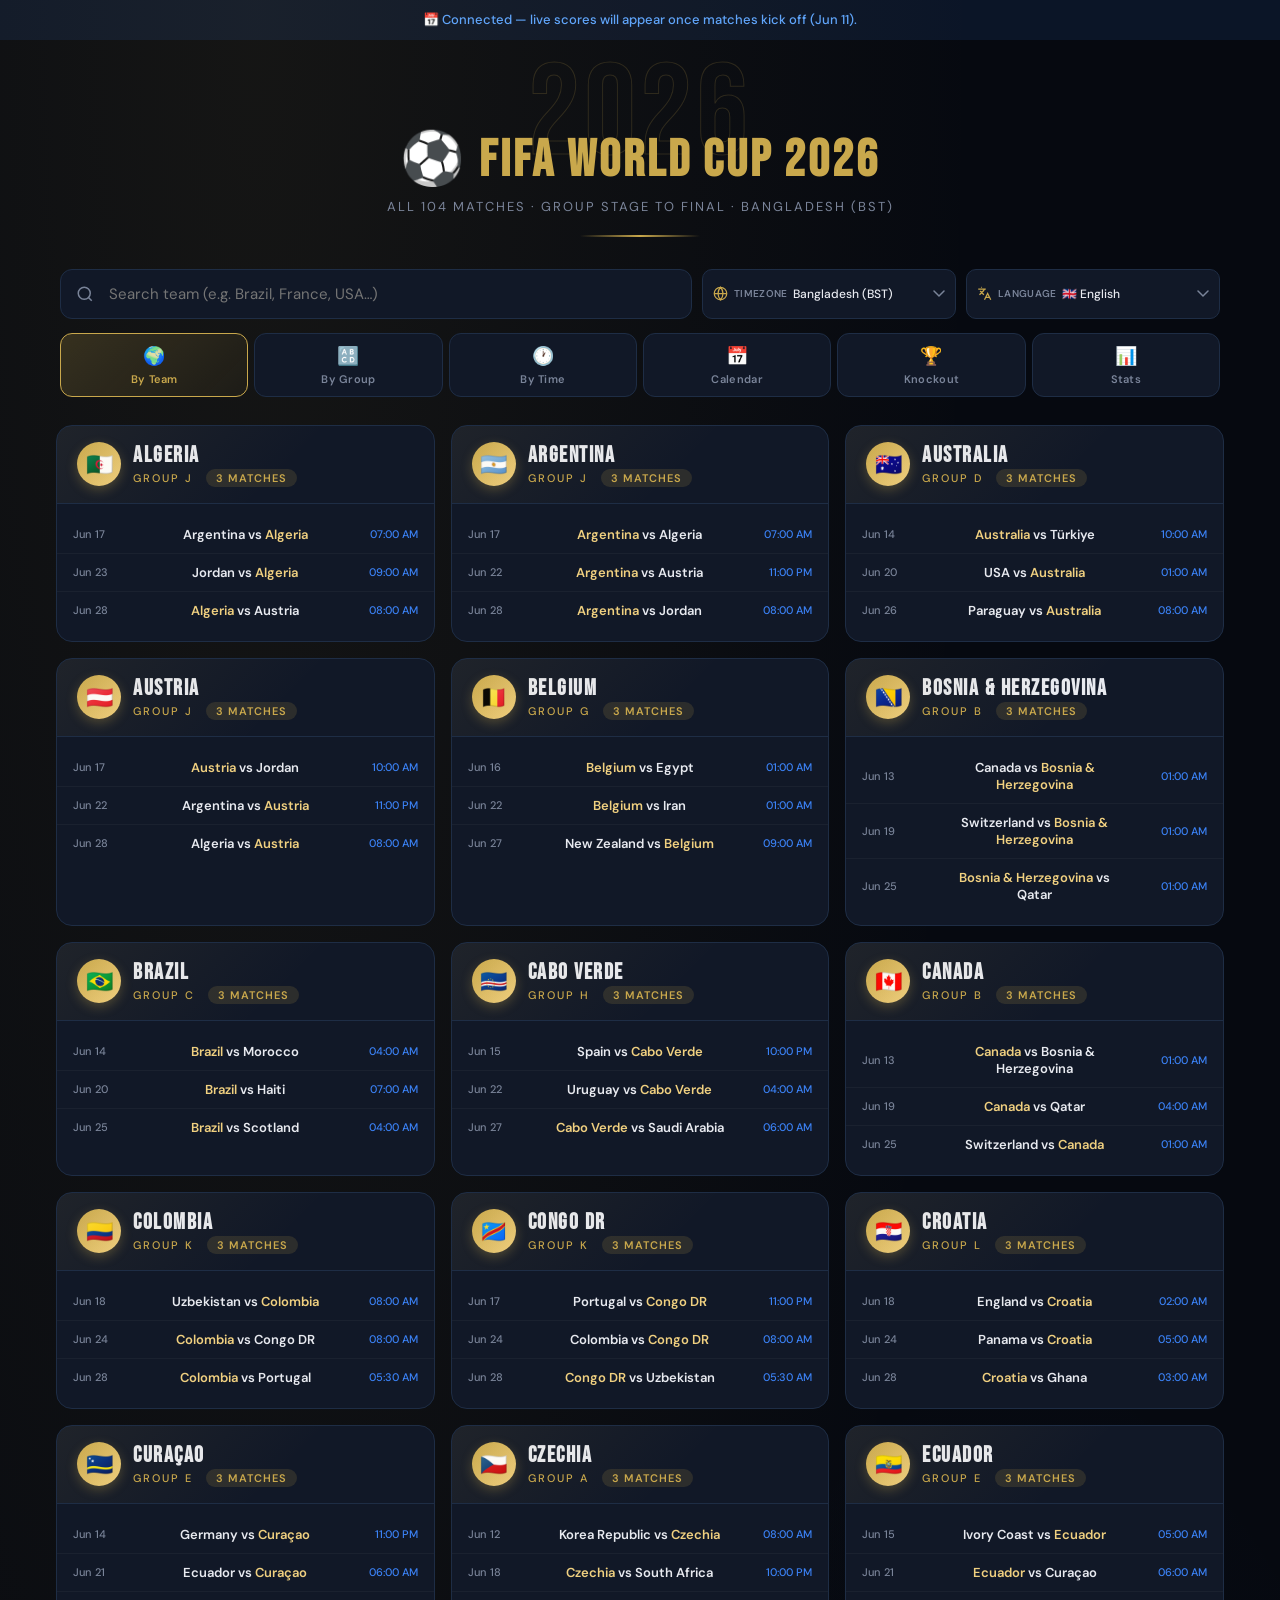
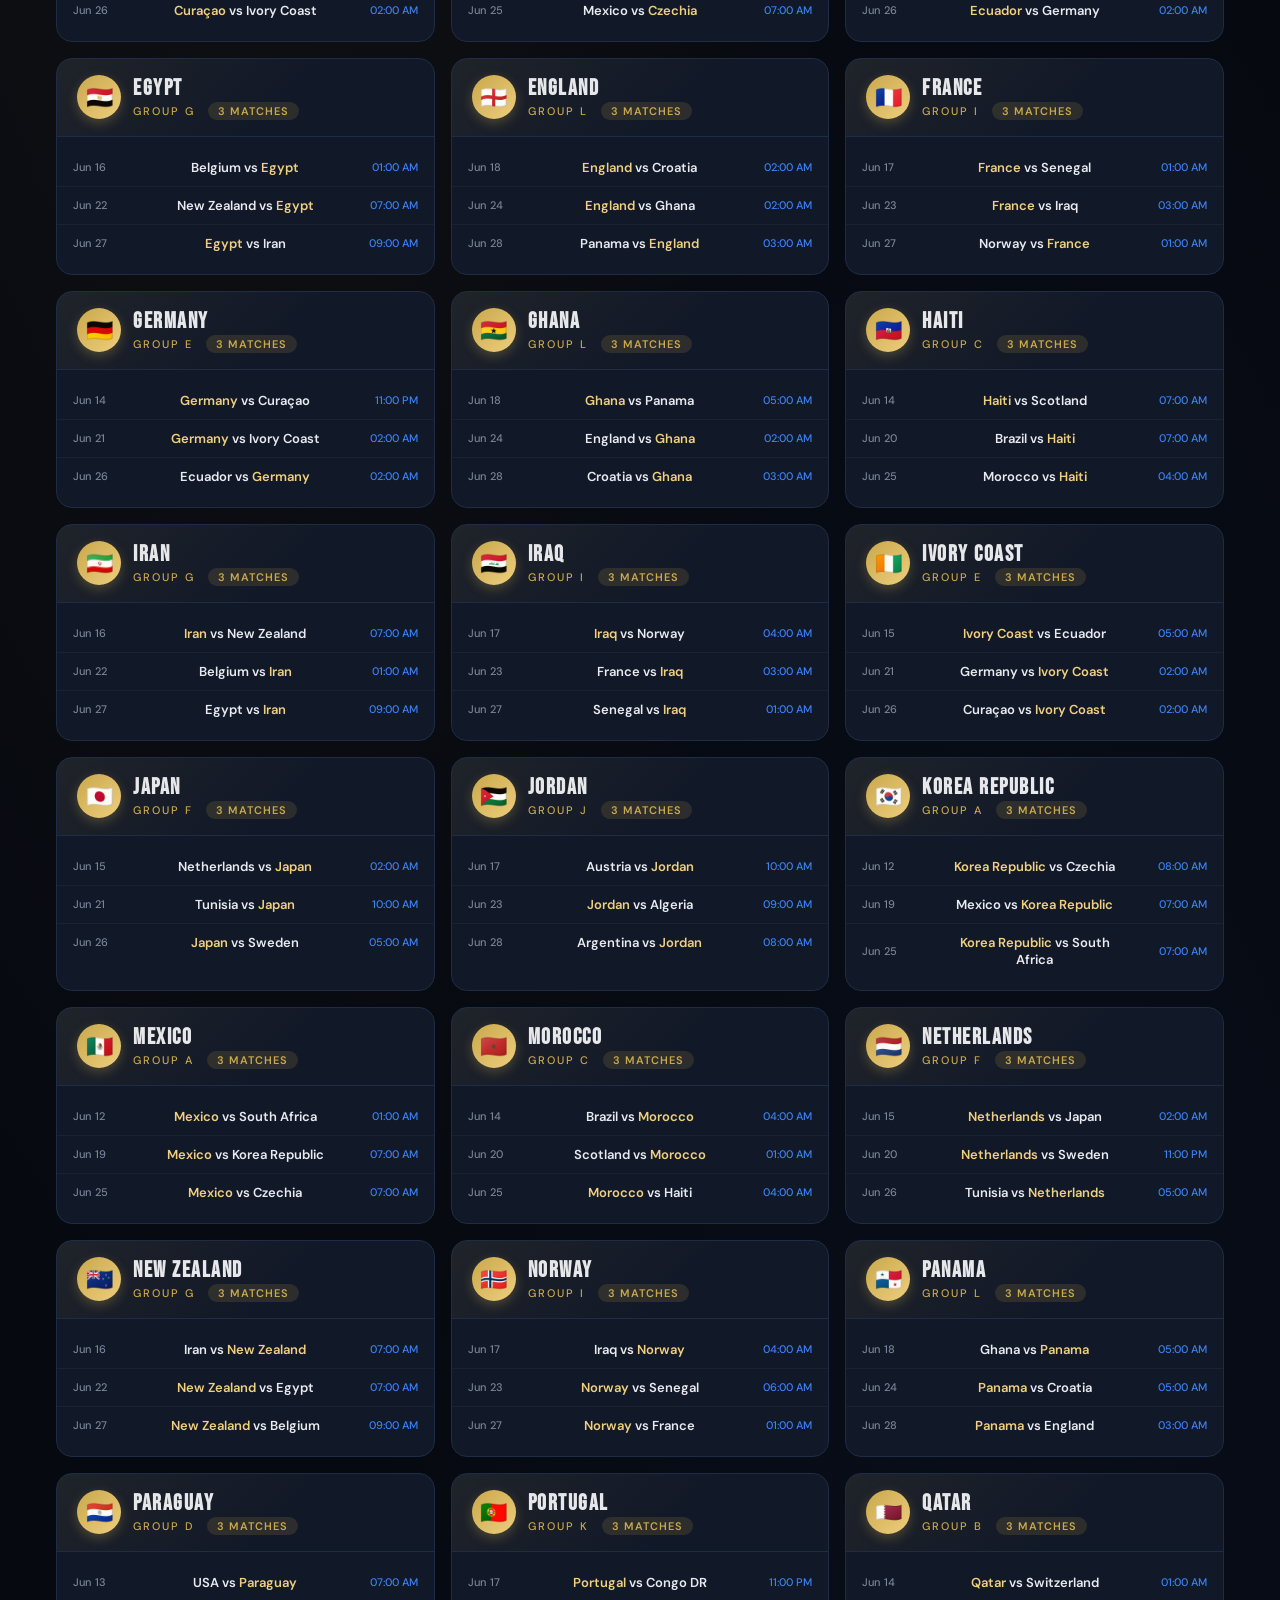
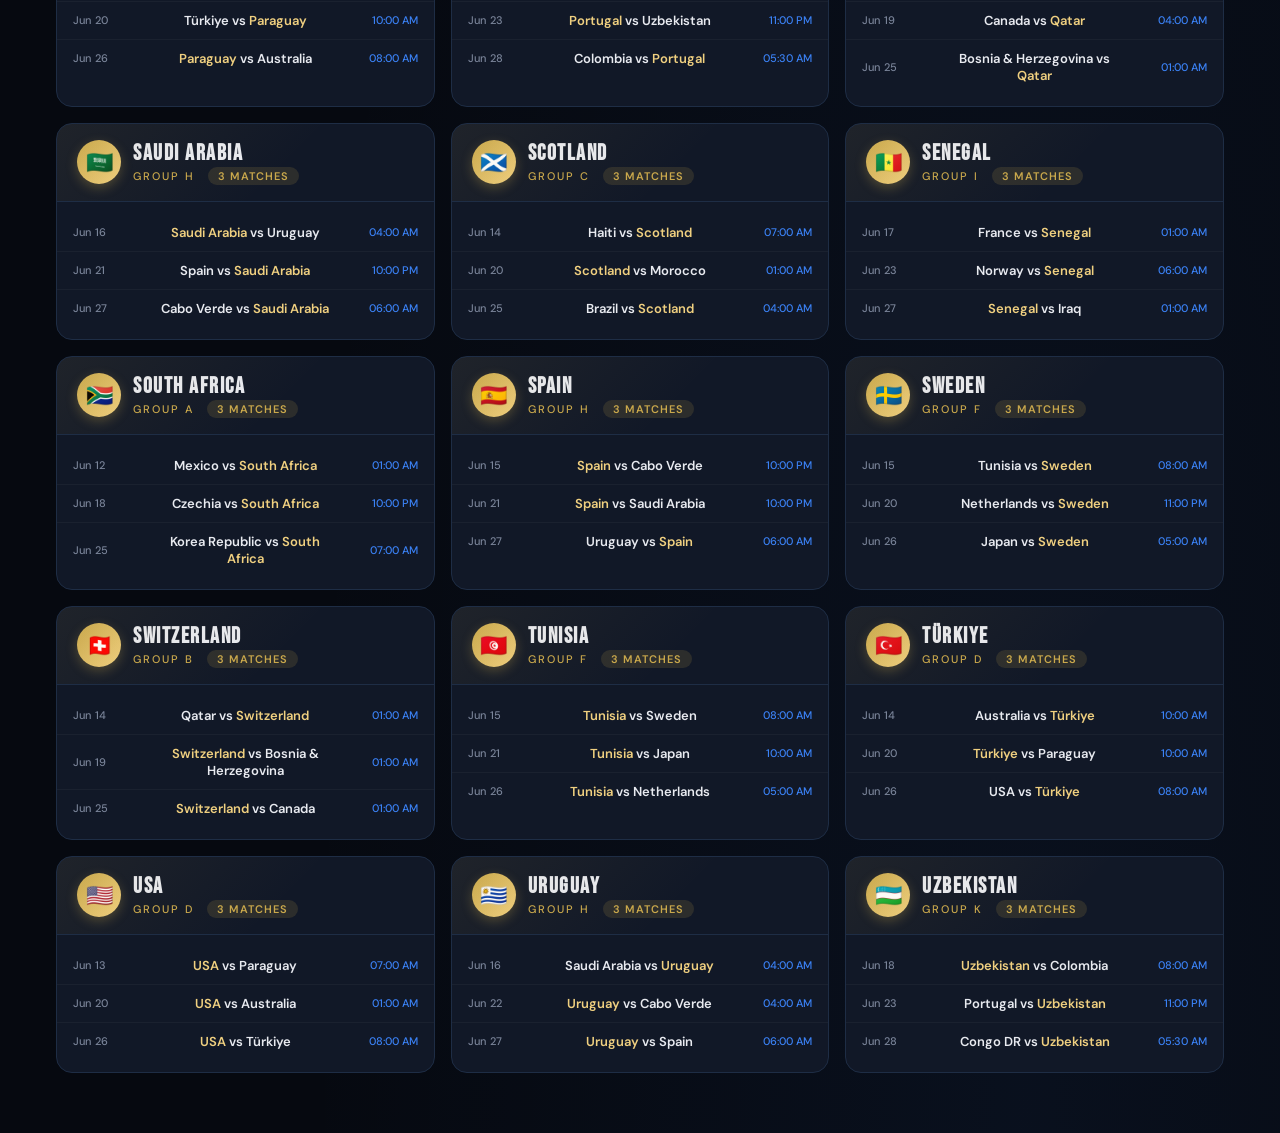
==== commit 7fa6d9f1: "update" ====
--- a/index.html
+++ b/index.html
@@ -12,7 +12,7 @@
 <body>
 
 <!-- ── Live data banner ──────────────────────────────────────────────────── -->
-<div id="liveBanner" class="live-banner live-banner--static" style="display:none"></div>
+<div id="liveBanner" class="live-banner"></div>
 
 <!-- ── Header ───────────────────────────────────────────────────────────── -->
 <header>
@@ -58,6 +58,7 @@
     <button class="mode-btn" id="modeTime"     onclick="App.setMode('time')"><span class="icon">🕐</span> By Time</button>
     <button class="mode-btn" id="modeCalendar" onclick="App.setMode('calendar')"><span class="icon">📅</span> Calendar</button>
     <button class="mode-btn" id="modeBracket"  onclick="App.setMode('bracket')"><span class="icon">🏆</span> Knockout</button>
+    <button class="mode-btn" id="modeStats"   onclick="App.setMode('stats')"><span class="icon">📊</span> Stats</button>
   </div>
 
   <div class="filter-panel" id="groupPanel">
@@ -87,6 +88,11 @@
 <!-- ── Knockout + Standings ──────────────────────────────────────────────── -->
 <div id="bracketSection" class="section-wrap" style="display:none;">
   <div id="bracketContent"></div>
+</div>
+
+<!-- ── Stats section ────────────────────────────────────────────────────── -->
+<div id="statsSection" class="section-wrap" style="display:none;">
+  <div id="statsContent"></div>
 </div>
 
 <!-- ── Export bar ───────────────────────────────────────────────────────── -->
@@ -125,6 +131,7 @@
 <script src="js/calendar.js"></script>
 <script src="js/bracket.js"></script>
 <script src="js/export.js"></script>
+<script src="js/stats.js"></script>
 <script src="js/app.js"></script>
 </body>
 </html>
--- a/css/styles.css
+++ b/css/styles.css
@@ -23,6 +23,83 @@
     radial-gradient(ellipse at 20% 0%, rgba(201,168,76,.08) 0%, transparent 50%),
     radial-gradient(ellipse at 80% 100%, rgba(59,130,246,.06) 0%, transparent 50%);
 }
+
+
+/* ═══════════════════════════════════════════════════════════════════════
+   LIVE DATA UI — banner, score badges, scorer rows
+   ═══════════════════════════════════════════════════════════════════════ */
+
+/* ── Top banner ───────────────────────────────────────────────────────── */
+.live-banner {
+  padding: 10px 20px;
+  font-size: 13px;
+  font-weight: 500;
+  text-align: center;
+  line-height: 1.5;
+  display: none;   /* shown via JS once state is known */
+}
+.live-banner--static  { background: rgba(120,120,120,.12); color: var(--muted); }
+.live-banner--loading { background: rgba(59,130,246,.12);  color: #60a5fa; }
+.live-banner--waiting { background: rgba(59,130,246,.10);  color: #60a5fa; }
+.live-banner--live    { background: rgba(34,197,94,.12);   color: #4ade80; }
+.live-banner--error   { background: rgba(239,68,68,.12);   color: #f87171; }
+
+/* ── Score badges (LIVE / HT / FT) ───────────────────────────────────── */
+.badge {
+  display: inline-flex;
+  align-items: center;
+  gap: 3px;
+  font-size: 10px;
+  font-weight: 700;
+  letter-spacing: .6px;
+  border-radius: 20px;
+  padding: 2px 8px;
+  vertical-align: middle;
+  flex-shrink: 0;
+}
+.badge--live {
+  background: rgba(239,68,68,.18);
+  color: #f87171;
+  animation: pulse-badge 1.4s ease-in-out infinite;
+}
+.badge--ht {
+  background: rgba(251,191,36,.15);
+  color: #fbbf24;
+}
+.badge--ft {
+  background: rgba(148,163,184,.15);
+  color: var(--muted);
+}
+
+@keyframes pulse-badge {
+  0%, 100% { opacity: 1; }
+  50%       { opacity: .6; }
+}
+
+/* ── Scorer row beneath a match card ─────────────────────────────────── */
+.scorers-row {
+  display: flex;
+  flex-wrap: wrap;
+  gap: 4px 10px;
+  padding: 6px 16px 4px;
+  font-size: 11px;
+  color: var(--muted);
+  border-top: 1px solid rgba(255,255,255,.05);
+  line-height: 1.6;
+}
+.scorer-item {
+  white-space: nowrap;
+  font-size: 11px;
+}
+.scorer-item b { color: var(--gold-light); }
+.scorer-sep    { color: var(--card-border); }
+
+/* ── Live score value on match card ──────────────────────────────────── */
+.score--live { color: #f87171 !important; }
+
+/* ── Calendar dot live indicator ─────────────────────────────────────── */
+.cal-day.has-live .match-dot { background: #f87171; }
+.match-dot.dot--live         { background: #f87171; animation: pulse-badge 1.4s ease-in-out infinite; }
 
 /* ── Header ─────────────────────────────────────────────────────────────── */
 header {
@@ -93,7 +170,7 @@
 
 .search-wrap {
   position: relative;
-  flex: 1 1 200px;
+  flex: 3 1 200px;
   min-width: 0;
 }
 
@@ -122,12 +199,12 @@
 .tz-selector-wrap {
   display: flex;
   align-items: center;
-  gap: 8px;
+  gap: 6px;
   background: var(--card-bg);
   border: 1px solid var(--card-border);
-  border-radius: 12px;
-  padding: 10px 14px;
-  flex: 1 1 140px;
+  border-radius: 10px;
+  padding: 8px 10px;
+  flex: 1 1 110px;
   min-width: 0;
   transition: border-color .2s;
 }
@@ -141,9 +218,9 @@
   align-items: center;
   gap: 6px;
   color: var(--muted);
-  font-size: 12px;
+  font-size: 10px;
   font-weight: 600;
-  letter-spacing: .5px;
+  letter-spacing: .3px;
   text-transform: uppercase;
   cursor: default;
   flex-shrink: 0;
@@ -156,13 +233,13 @@
   border: none;
   color: var(--text);
   font-family: 'DM Sans', sans-serif;
-  font-size: 13px;
+  font-size: 12px;
   font-weight: 500;
   outline: none;
   cursor: pointer;
   min-width: 0;
   width: 100%;
-  max-width: 200px;
+  max-width: 160px;
   /* Custom arrow */
   appearance: none;
   -webkit-appearance: none;
@@ -180,8 +257,8 @@
 /* ── Mode bar ───────────────────────────────────────────────────────────── */
 .mode-bar {
   display: grid;
-  grid-template-columns: repeat(5, 1fr);
-  gap: 8px;
+  grid-template-columns: repeat(6, 1fr);
+  gap: 6px;
   overflow-x: auto;
   -webkit-overflow-scrolling: touch;
   scrollbar-width: none;
@@ -346,6 +423,10 @@
 }
 
 .match-row:last-child { border-bottom: none; }
+.match-scorers-wrap {
+  grid-column: 1 / -1;
+  padding: 0 0 2px;
+}
 .match-row:hover { background: rgba(255,255,255,.03); }
 
 .match-date { font-size: 11px; color: var(--muted); font-weight: 500; }
@@ -1012,10 +1093,10 @@
   .tz-label svg      { width: 16px; height: 16px; }
   .tz-select         { font-size: 12px; }
 
-  /* ── Mode bar: 5 equal cols, icon only at very small, text below ── */
-  .mode-bar  { gap: 5px; }
-  .mode-btn  { padding: 8px 2px; font-size: 10px; border-radius: 10px; gap: 2px; }
-  .mode-btn .icon { font-size: 16px; }
+  /* ── Mode bar: 6 equal cols, scroll horizontally, icon + tiny text ── */
+  .mode-bar  { gap: 4px; grid-template-columns: repeat(6, minmax(52px, 1fr)); }
+  .mode-btn  { padding: 8px 2px; font-size: 9px; border-radius: 9px; gap: 2px; letter-spacing: 0; }
+  .mode-btn .icon { font-size: 15px; }
 
   /* ── Filter chips: horizontal scroll ── */
   .filter-panel   { padding-bottom: 4px; }
@@ -1108,6 +1189,217 @@
   padding: 0 20px;
 }
 
+
+/* ── Stats page ──────────────────────────────────────────────────────────── */
+.stats-page { padding-bottom: 40px; }
+
+/* Controls: search + team filter */
+.stats-controls {
+  display: flex;
+  gap: 10px;
+  margin-bottom: 14px;
+  align-items: center;
+}
+.stats-search-wrap {
+  position: relative;
+  flex: 3 1 160px;
+  min-width: 0;
+}
+.stats-search-wrap svg {
+  position: absolute; left: 13px; top: 50%;
+  transform: translateY(-50%); color: var(--muted);
+}
+.stats-search-wrap input {
+  width: 100%;
+  padding: 11px 14px 11px 38px;
+  background: var(--card-bg);
+  border: 1px solid var(--card-border);
+  border-radius: 10px;
+  color: var(--text);
+  font-family: 'DM Sans', sans-serif;
+  font-size: 14px;
+  outline: none;
+  transition: border-color .2s;
+}
+.stats-search-wrap input:focus { border-color: var(--gold); }
+.stats-team-filter {
+  flex: 1 1 120px;
+  min-width: 0;
+}
+.stats-team-select {
+  width: 100%;
+  padding: 9px 24px 9px 10px;
+  background: var(--card-bg);
+  border: 1px solid var(--card-border);
+  border-radius: 10px;
+  color: var(--text);
+  font-family: 'DM Sans', sans-serif;
+  font-size: 12px;
+  outline: none;
+  cursor: pointer;
+  appearance: none;
+  -webkit-appearance: none;
+  background-image: url("data:image/svg+xml,%3Csvg xmlns='http://www.w3.org/2000/svg' width='10' height='7' viewBox='0 0 10 7'%3E%3Cpath d='M1 1l4 4 4-4' stroke='%237a8499' stroke-width='1.5' fill='none' stroke-linecap='round'/%3E%3C/svg%3E");
+  background-repeat: no-repeat;
+  background-position: right 8px center;
+  transition: border-color .2s;
+  max-width: 100%;
+  overflow: hidden;
+  text-overflow: ellipsis;
+}
+.stats-team-select:focus { border-color: var(--gold); }
+.stats-team-select option { background: var(--card-bg); color: var(--text); }
+
+/* Tabs */
+.stats-tabs {
+  display: flex;
+  gap: 6px;
+  margin-bottom: 16px;
+  overflow-x: auto;
+  -webkit-overflow-scrolling: touch;
+  scrollbar-width: none;
+  padding-bottom: 2px;
+}
+.stats-tabs::-webkit-scrollbar { display: none; }
+.stats-tab {
+  padding: 8px 16px;
+  border-radius: 20px;
+  border: 1px solid var(--card-border);
+  background: transparent;
+  color: var(--muted);
+  font-family: 'DM Sans', sans-serif;
+  font-size: 13px;
+  font-weight: 600;
+  cursor: pointer;
+  white-space: nowrap;
+  flex-shrink: 0;
+  transition: all .18s;
+}
+.stats-tab:hover { border-color: rgba(201,168,76,.4); color: var(--text); }
+.stats-tab--active {
+  background: linear-gradient(135deg, rgba(201,168,76,.2), rgba(201,168,76,.05));
+  border-color: var(--gold);
+  color: var(--gold);
+}
+
+/* Table */
+.stats-table-wrap {
+  background: var(--card-bg);
+  border: 1px solid var(--card-border);
+  border-radius: 14px;
+  overflow: hidden;
+  margin-bottom: 10px;
+}
+.stats-table {
+  width: 100%;
+  border-collapse: collapse;
+  font-size: 13px;
+}
+.stats-table thead tr {
+  background: rgba(255,255,255,.03);
+  border-bottom: 1px solid var(--card-border);
+}
+.stats-table th {
+  padding: 10px 10px;
+  color: var(--muted);
+  font-weight: 700;
+  font-size: 10px;
+  letter-spacing: .8px;
+  text-transform: uppercase;
+  text-align: center;
+  white-space: nowrap;
+}
+.stats-table th.col-player { text-align: left; }
+.stats-table td {
+  padding: 10px 10px;
+  text-align: center;
+  color: var(--muted);
+  font-size: 13px;
+  border-bottom: 1px solid rgba(255,255,255,.04);
+  vertical-align: middle;
+}
+.stats-table td.col-player { text-align: left; }
+.stats-table tbody tr:last-child td { border-bottom: none; }
+.stats-table tbody tr:hover { background: rgba(255,255,255,.03); }
+.stats-table .col-rank { width: 36px; font-size: 14px; text-align: center; }
+.stats-table .col-sm   { width: 48px; }
+.stats-table .col-team-sm { text-align: left; min-width: 0; }
+
+/* Row highlights */
+.stats-row--top td { background: rgba(201,168,76,.04); }
+
+/* Player cell */
+.player-name  { font-weight: 600; color: var(--text); display: block; }
+.player-flag  { font-size: 16px; margin-right: 6px; flex-shrink: 0; }
+.player-team  { font-size: 11px; color: var(--muted); }
+.col-team-sm  { display: flex; align-items: center; gap: 4px; white-space: nowrap; overflow: hidden; text-overflow: ellipsis; }
+
+/* Value cells */
+.stats-val--main   { font-size: 18px; font-weight: 700; font-family: 'Bebas Neue',sans-serif; color: var(--gold); letter-spacing: 1px; }
+.stats-val--yellow { font-size: 15px; font-weight: 700; color: #f59e0b; }
+.stats-val--red    { font-size: 15px; font-weight: 700; color: #ef4444; }
+.stats-muted       { color: var(--muted); font-size: 12px; }
+
+/* Search highlight */
+mark { background: rgba(201,168,76,.25); color: var(--gold-light); border-radius: 2px; padding: 0 1px; }
+
+/* Show more button */
+.stats-more-btn {
+  width: 100%;
+  padding: 11px;
+  background: transparent;
+  border: 1px dashed var(--card-border);
+  border-radius: 10px;
+  color: var(--muted);
+  font-family: 'DM Sans', sans-serif;
+  font-size: 13px;
+  font-weight: 600;
+  cursor: pointer;
+  transition: all .2s;
+  margin-bottom: 10px;
+}
+.stats-more-btn:hover { border-color: var(--gold); color: var(--gold); }
+
+/* No data / coming soon */
+.stats-no-data {
+  padding: 14px 16px;
+  background: rgba(59,130,246,.06);
+  border: 1px solid rgba(59,130,246,.18);
+  border-radius: 10px;
+  font-size: 13px;
+  color: var(--muted);
+  margin-bottom: 12px;
+  line-height: 1.5;
+}
+.stats-coming-soon {
+  text-align: center;
+  padding: 40px 20px;
+  color: var(--muted);
+  font-size: 13px;
+}
+.stats-cs-icon { font-size: 40px; margin-bottom: 12px; opacity: .5; }
+
+/* Live note */
+.stats-live-note {
+  margin-top: 18px;
+  font-size: 11px;
+  color: var(--muted);
+  text-align: center;
+  padding: 10px;
+  border-top: 1px solid var(--card-border);
+  line-height: 1.6;
+}
+
+/* ── Stats mobile ──────────────────────────────────────────────────────── */
+@media (max-width: 480px) {
+  .stats-table th, .stats-table td { padding: 8px 6px; font-size: 11px; }
+  .stats-val--main  { font-size: 15px; }
+  .stats-tab        { font-size: 11px; padding: 6px 12px; }
+  .stats-search-wrap input { font-size: 13px; }
+  .stats-table .col-sm { width: 36px; }
+  .player-flag { font-size: 14px; }
+}
+
 /* ── Language Switcher ───────────────────────────────────────────────────── */
 .lang-switcher-outer {
   max-width: 1200px;
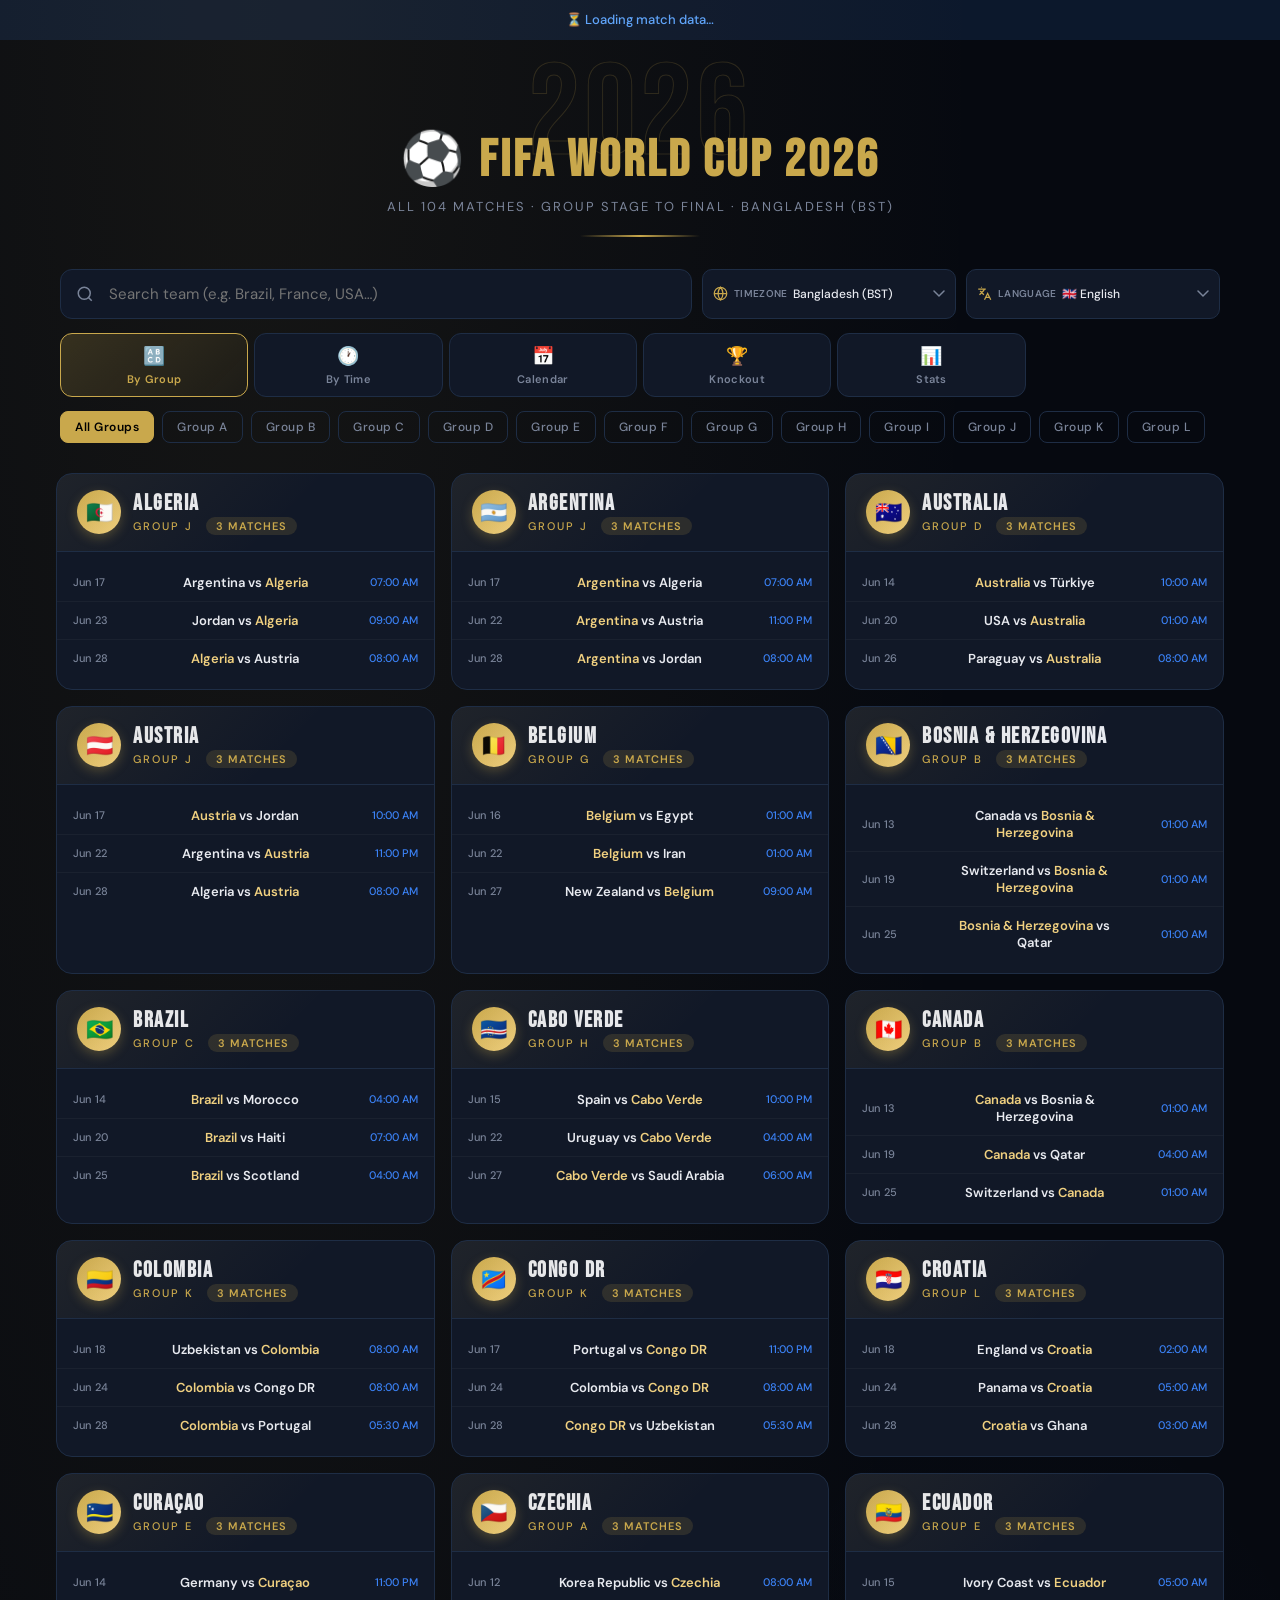
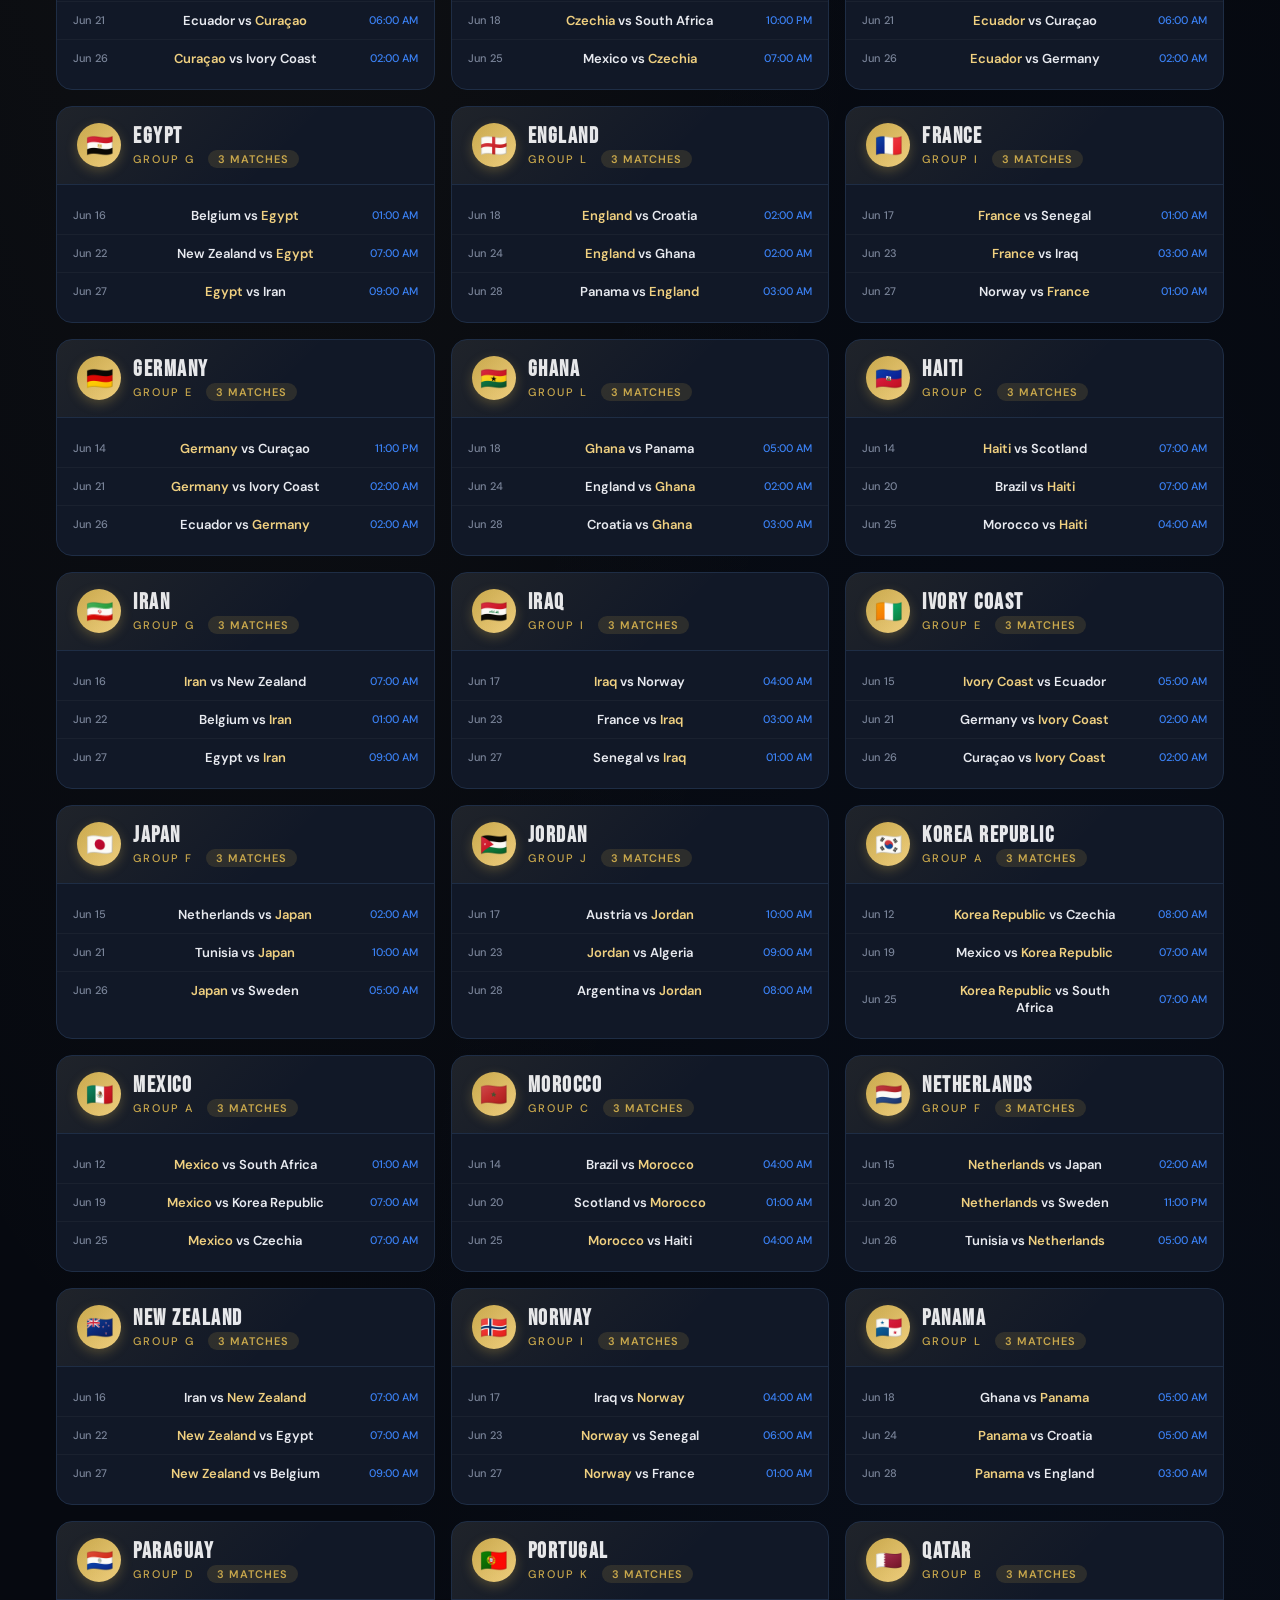
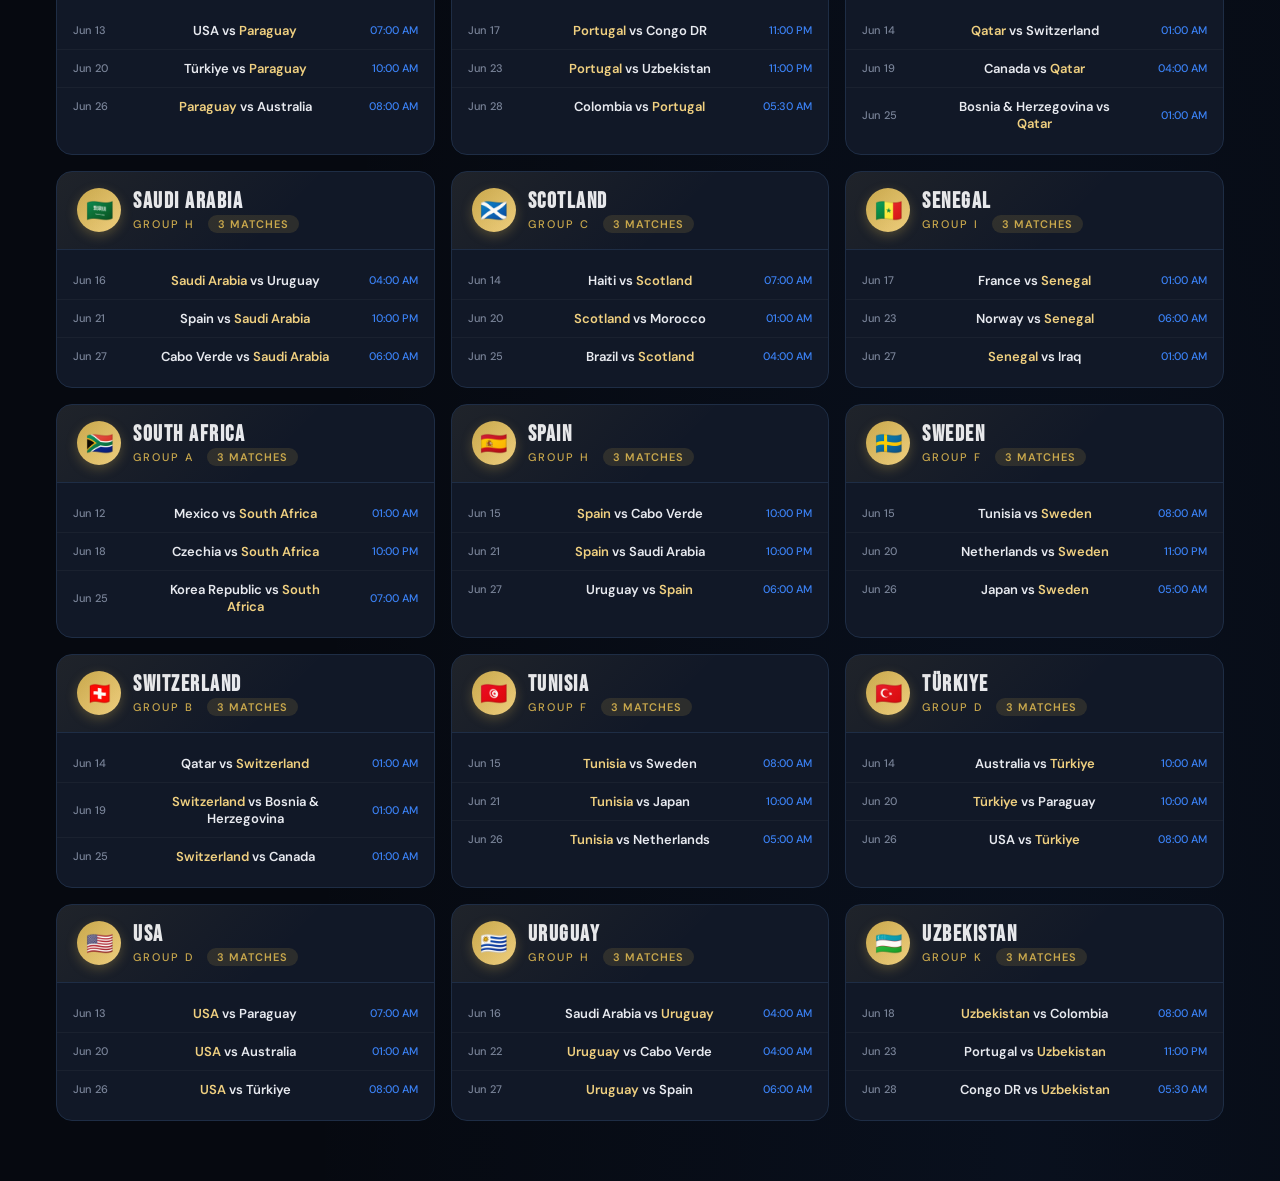
==== commit 8dcd99cb: "updated app.js index.html" ====
--- a/index.html
+++ b/index.html
@@ -53,7 +53,6 @@
   </div>
 
   <div class="mode-bar">
-    <button class="mode-btn" id="modeTeams"    onclick="App.setMode('teams')"><span class="icon">🌍</span> By Team</button>
     <button class="mode-btn" id="modeGroup"    onclick="App.setMode('group')"><span class="icon">🔠</span> By Group</button>
     <button class="mode-btn" id="modeTime"     onclick="App.setMode('time')"><span class="icon">🕐</span> By Time</button>
     <button class="mode-btn" id="modeCalendar" onclick="App.setMode('calendar')"><span class="icon">📅</span> Calendar</button>
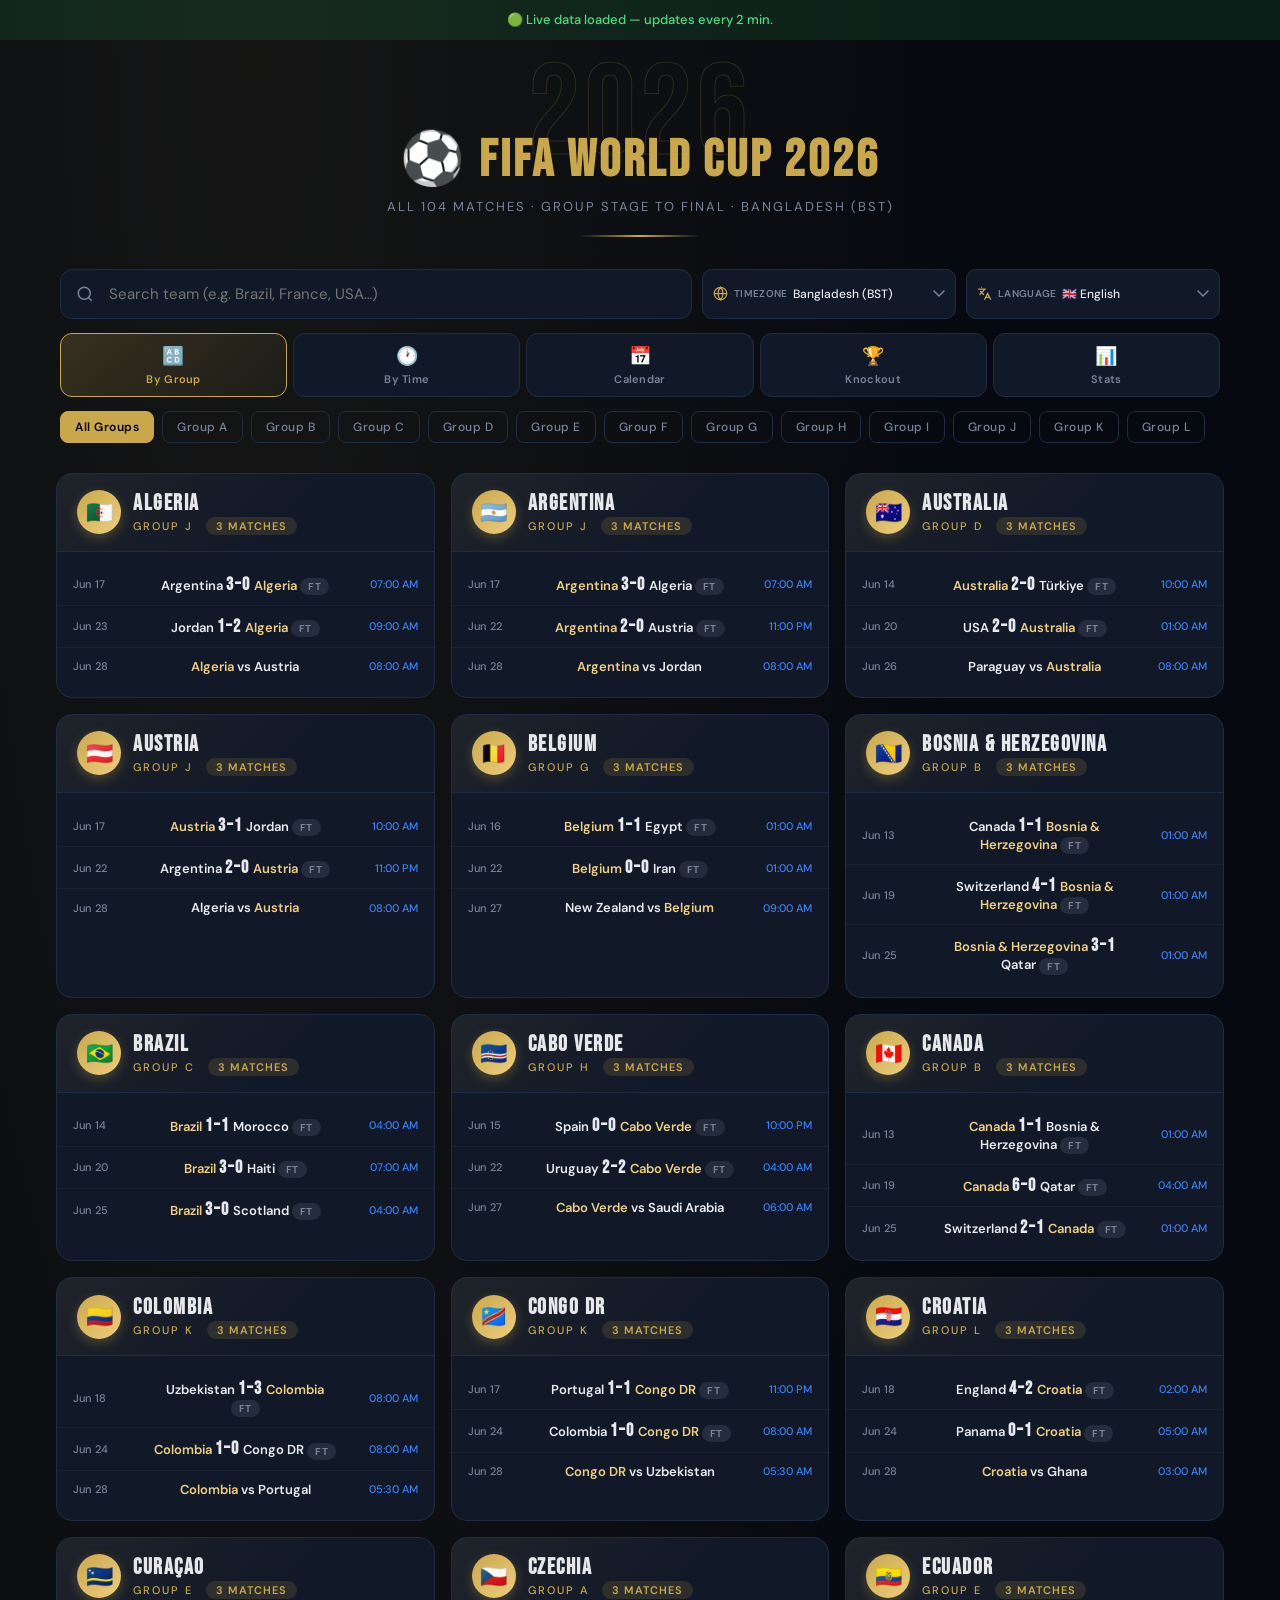
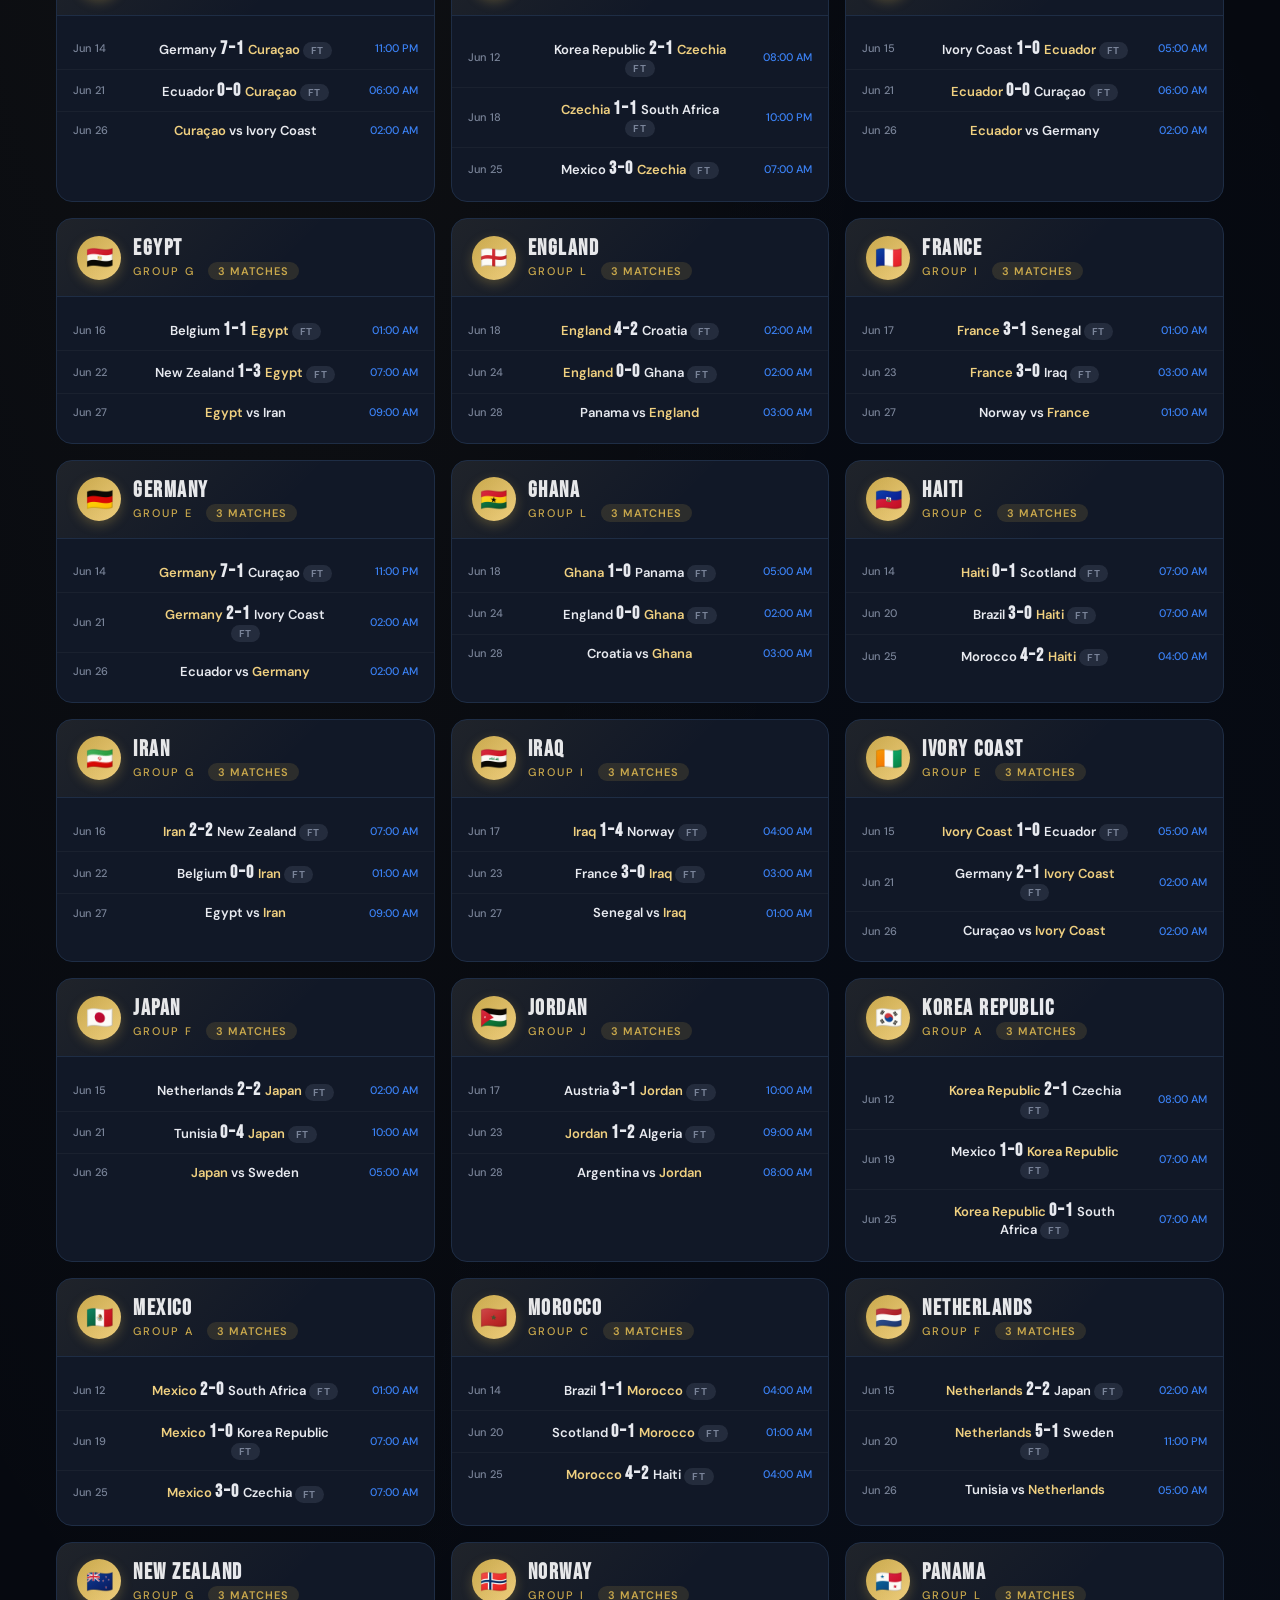
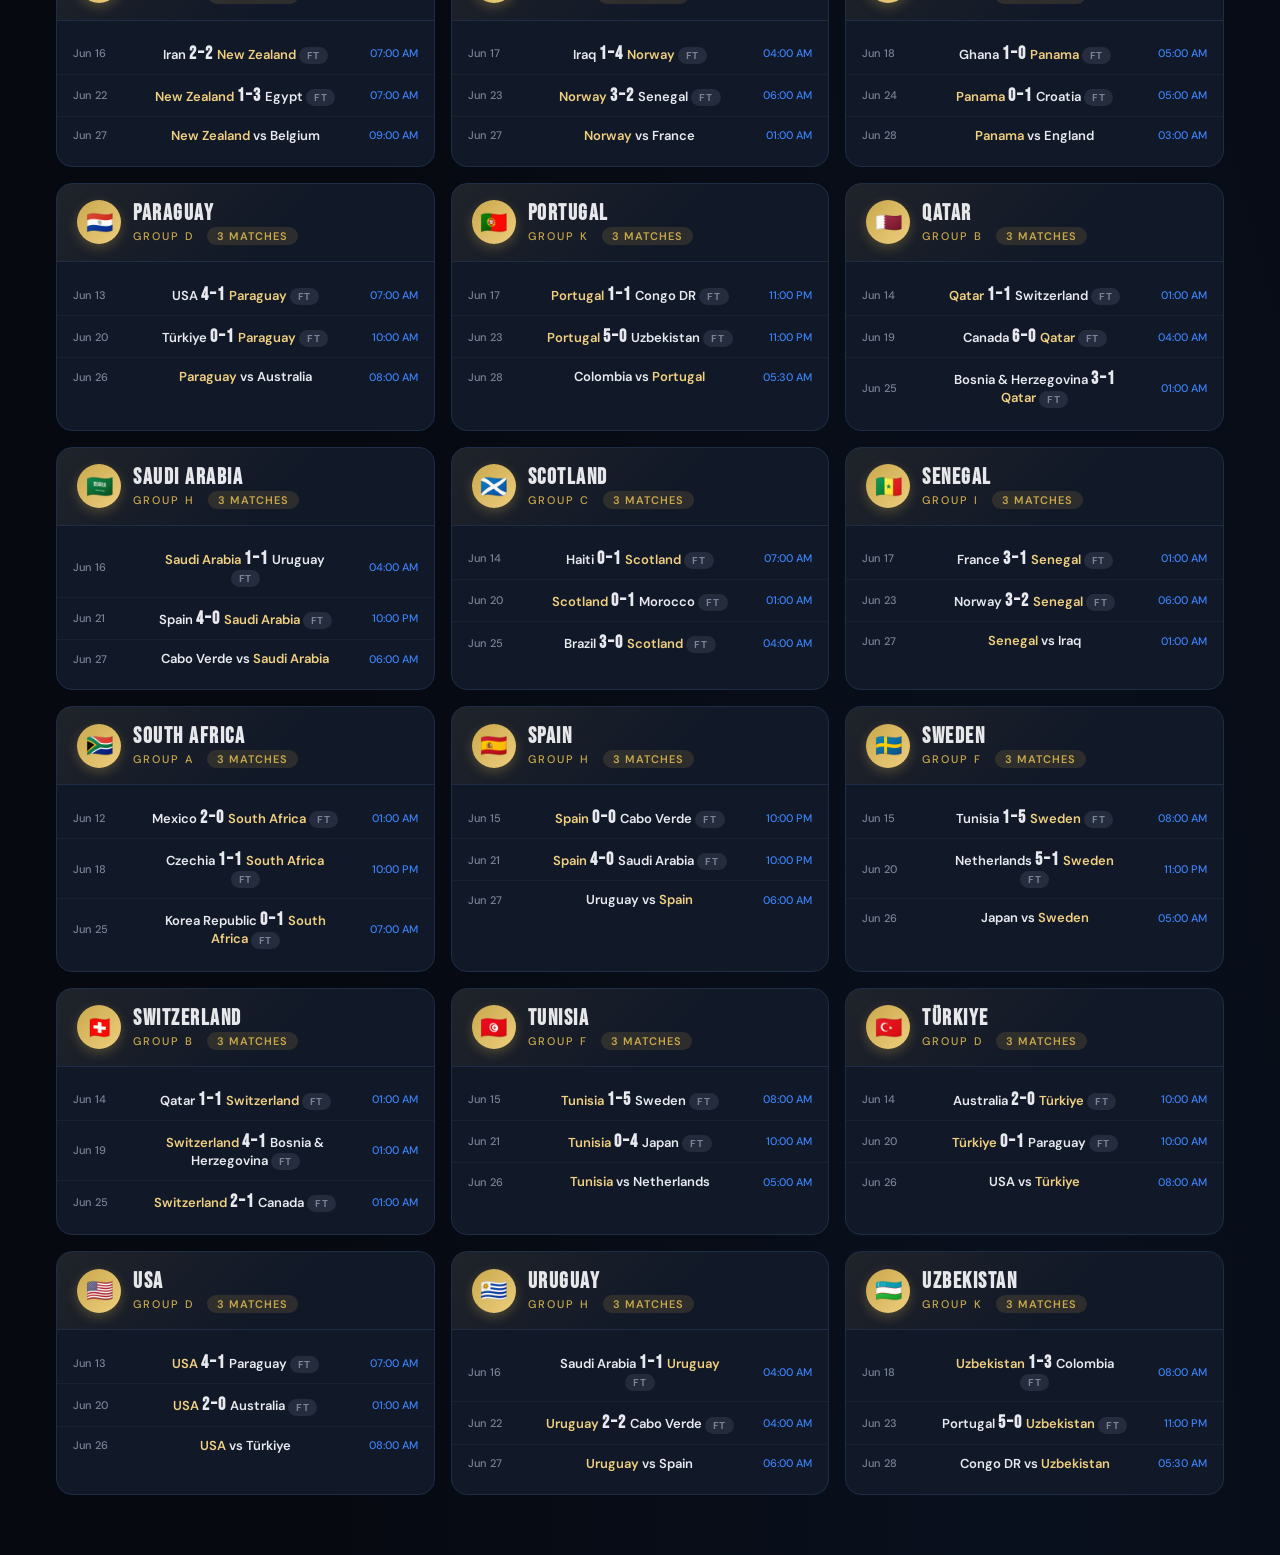
==== commit 54a6d068: "updated live.js" ====
--- a/index.html
+++ b/index.html
@@ -126,6 +126,7 @@
 <script src="js/data.js"></script>
 <script src="js/live.js"></script>
 <script src="js/standings.js"></script>
+<script src="js/resolver.js"></script>
 <script src="js/teamGrid.js"></script>
 <script src="js/calendar.js"></script>
 <script src="js/bracket.js"></script>
--- a/css/styles.css
+++ b/css/styles.css
@@ -257,7 +257,7 @@
 /* ── Mode bar ───────────────────────────────────────────────────────────── */
 .mode-bar {
   display: grid;
-  grid-template-columns: repeat(6, 1fr);
+  grid-template-columns: repeat(5, 1fr);
   gap: 6px;
   overflow-x: auto;
   -webkit-overflow-scrolling: touch;
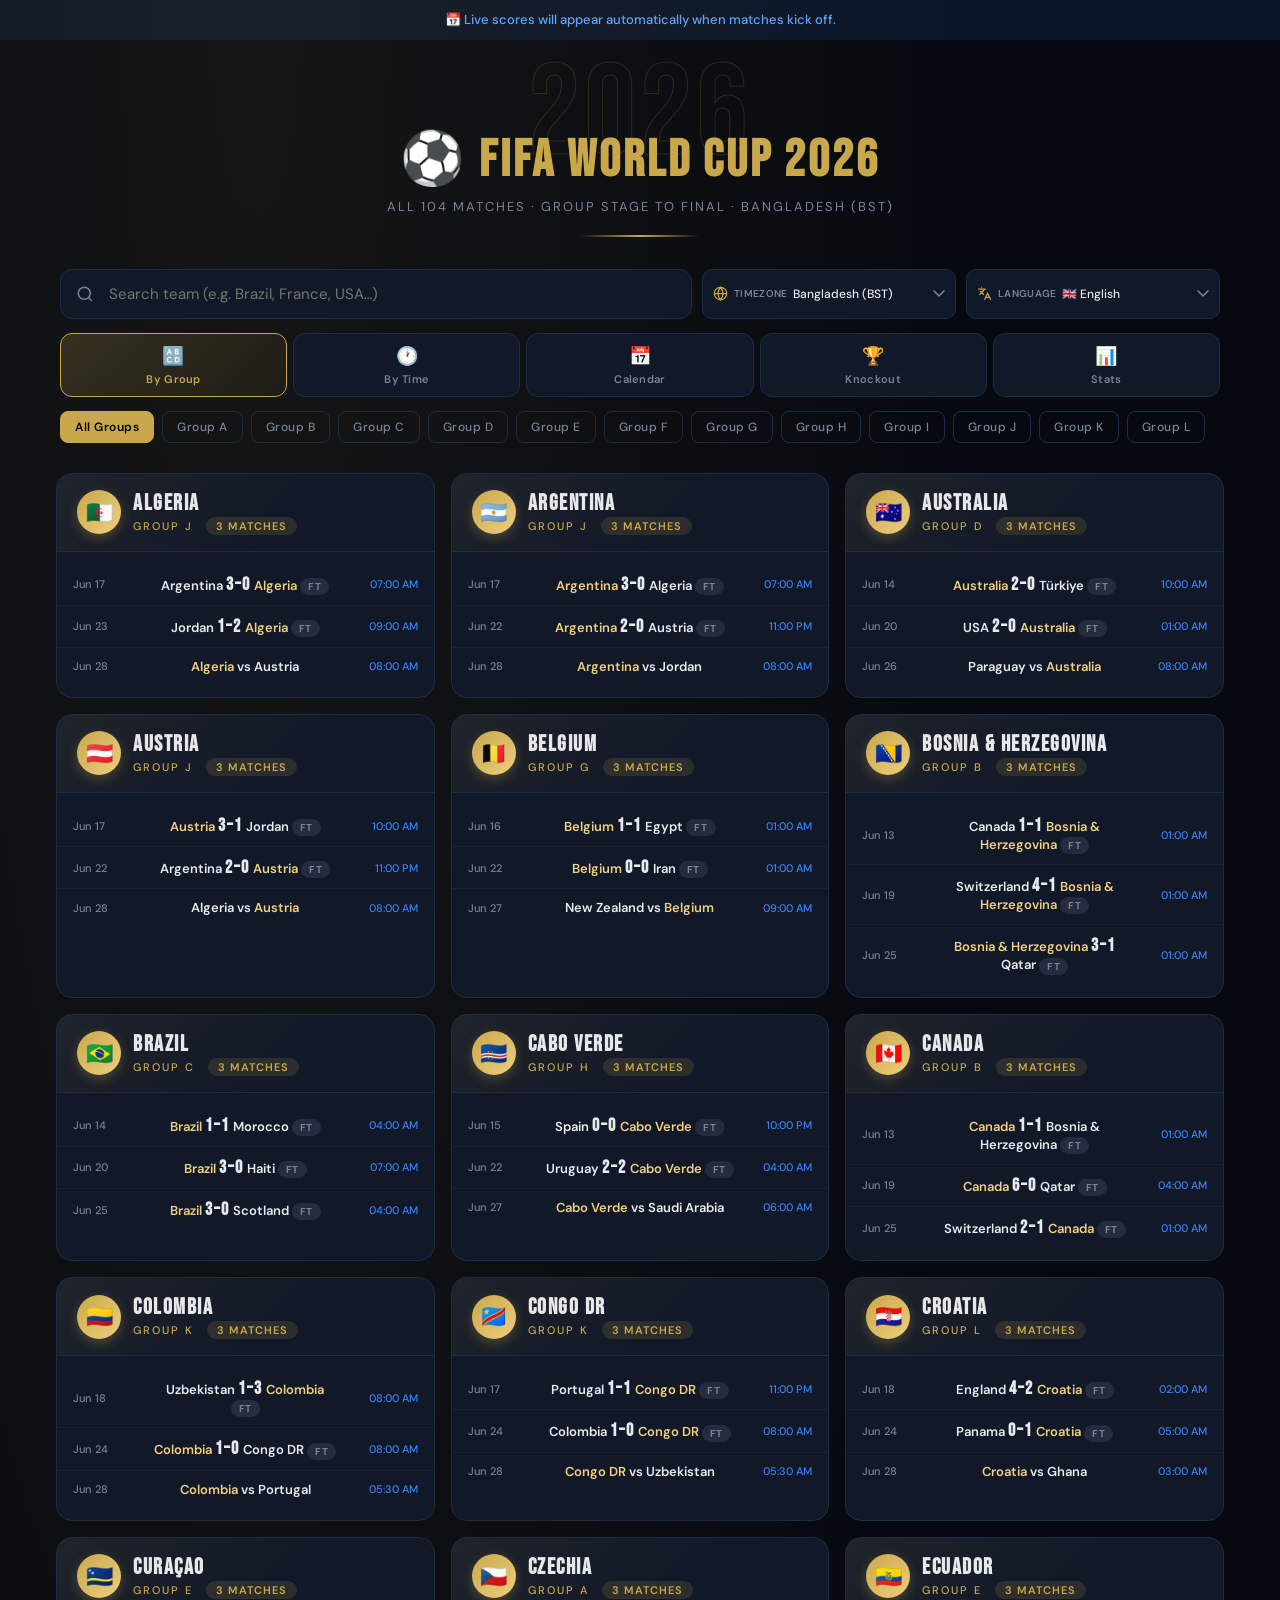
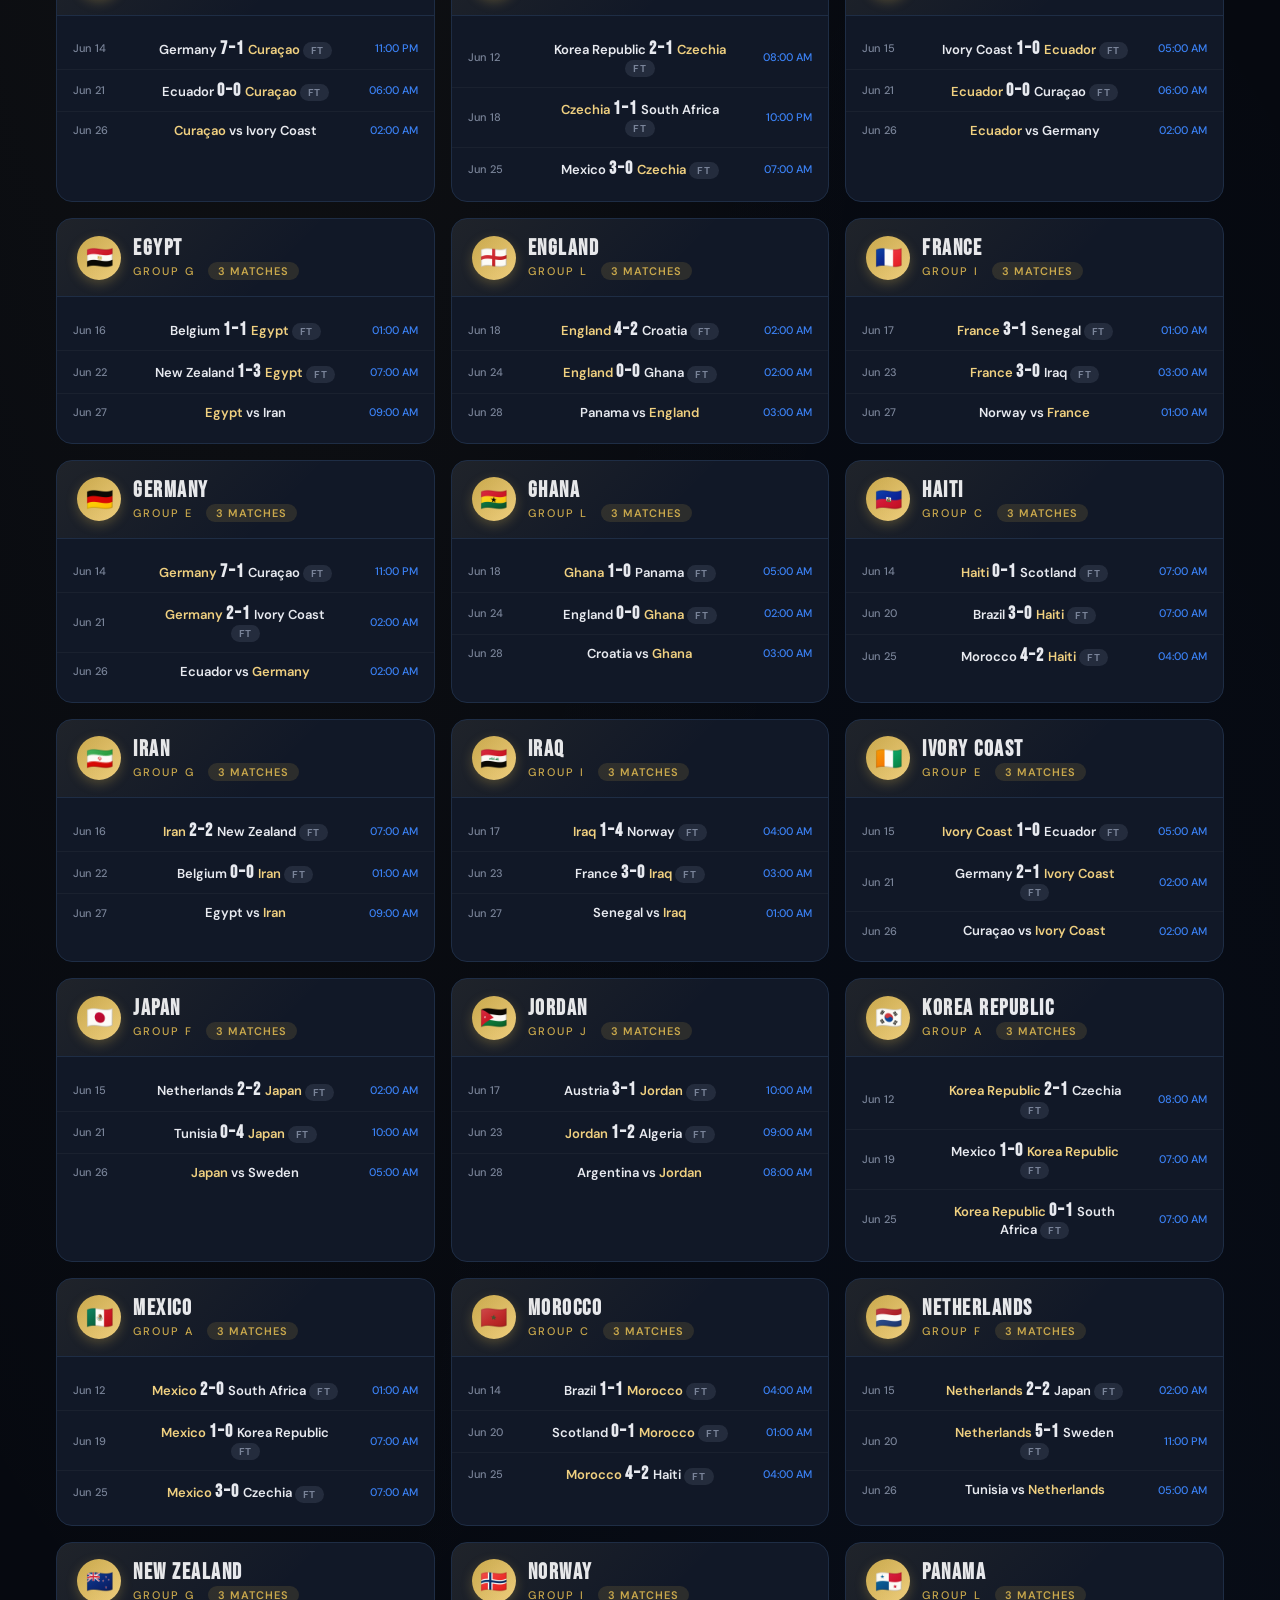
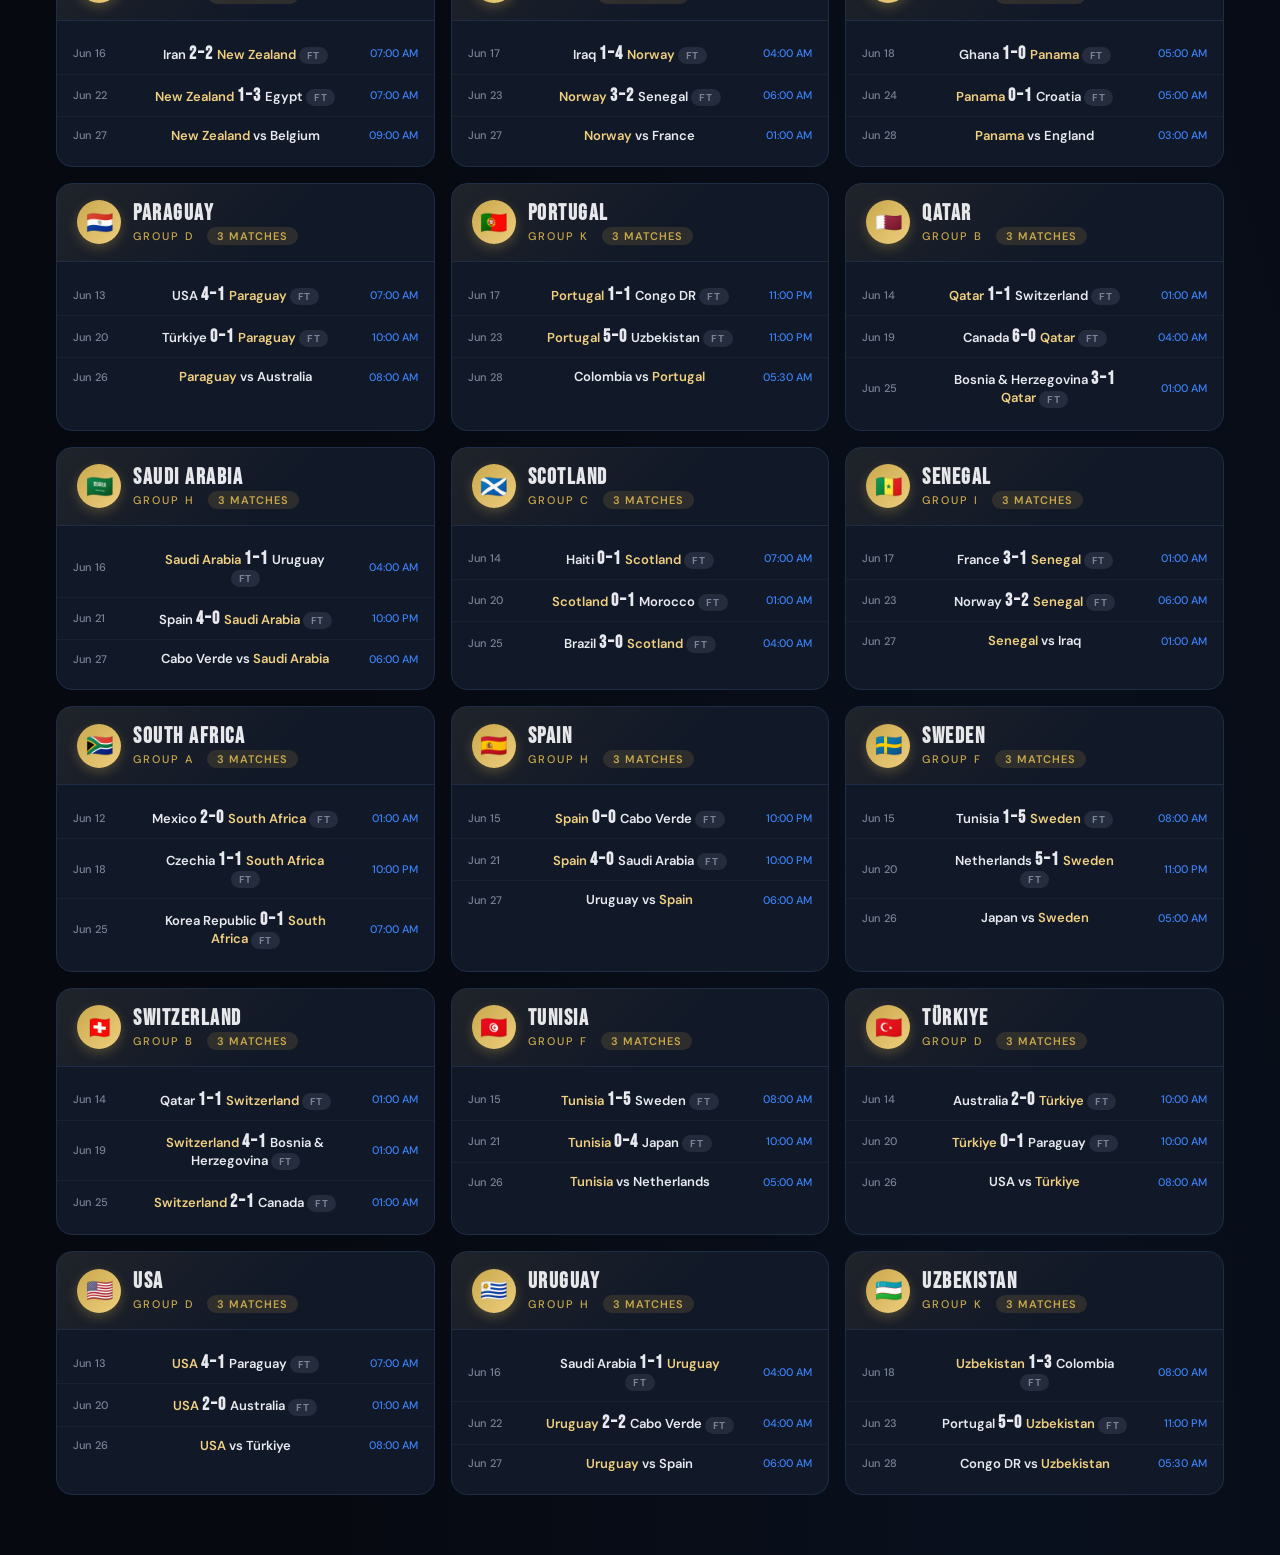
==== commit 9237c6e5: "add calendar import" ====
--- a/index.html
+++ b/index.html
@@ -114,6 +114,8 @@
       <button class="btn-select-all" id="selectAllBtn" onclick="Export.toggleAll()">Select All</button>
       <button class="btn-download-ics" id="downloadBtn" onclick="Export.download()" disabled>⬇️ Download .ics</button>
     </div>
+    <div id="subscribeSection" class="subscribe-section" style="display:none"></div>
+    <div class="modal-divider"></div>
     <div class="ics-note">
       <strong>iPhone:</strong> Open the .ics file → tap "Add All" → appears in Calendar app.<br>
       <strong>Google:</strong> calendar.google.com → Settings → Import → upload file.
@@ -132,6 +134,8 @@
 <script src="js/bracket.js"></script>
 <script src="js/export.js"></script>
 <script src="js/stats.js"></script>
+<script src="js/simulator.js"></script>
+<script src="js/clash-finder.js"></script>
 <script src="js/app.js"></script>
 </body>
 </html>
--- a/css/styles.css
+++ b/css/styles.css
@@ -42,7 +42,15 @@
 .live-banner--loading { background: rgba(59,130,246,.12);  color: #60a5fa; }
 .live-banner--waiting { background: rgba(59,130,246,.10);  color: #60a5fa; }
 .live-banner--live    { background: rgba(34,197,94,.12);   color: #4ade80; }
-.live-banner--error   { background: rgba(239,68,68,.12);   color: #f87171; }
+.live-banner--error        { background: rgba(239,68,68,.12);   color: #f87171; }
+.live-banner--cached_error { background: rgba(239,68,68,.08);   color: #fca5a5; }
+.live-banner--live         { background: rgba(34,197,94,.15);   color: #4ade80;
+                              animation: banner-pulse 2s ease-in-out infinite; }
+
+@keyframes banner-pulse {
+  0%, 100% { opacity: 1; }
+  50%       { opacity: .75; }
+}
 
 /* ── Score badges (LIVE / HT / FT) ───────────────────────────────────── */
 .badge {
@@ -1465,3 +1473,791 @@
 [dir="rtl"] .team-info            { text-align: right; }
 [dir="rtl"] .modal                { direction: rtl; }
 [dir="rtl"] .modal-close          { right: auto; left: 16px; }
+
+/* ═══════════════════════════════════════════════════════════════════════
+   BRACKET SIMULATOR
+   ═══════════════════════════════════════════════════════════════════════ */
+
+/* Toggle bar */
+.sim-toggle-bar {
+  display: flex;
+  align-items: center;
+  gap: 14px;
+  padding: 18px 4px 14px;
+  flex-wrap: wrap;
+}
+.sim-toggle-btn {
+  display: inline-flex;
+  align-items: center;
+  gap: 8px;
+  padding: 11px 22px;
+  background: linear-gradient(135deg, #1a56e0 0%, #7c3aed 100%);
+  color: #fff;
+  border: none;
+  border-radius: 10px;
+  font-size: 15px;
+  font-weight: 600;
+  cursor: pointer;
+  transition: opacity .2s, transform .15s, box-shadow .2s;
+  box-shadow: 0 4px 18px rgba(59,130,246,.35);
+  letter-spacing: .3px;
+}
+.sim-toggle-btn:hover {
+  opacity: .9;
+  transform: translateY(-1px);
+  box-shadow: 0 6px 24px rgba(59,130,246,.45);
+}
+.sim-toggle-btn.sim-toggle--active {
+  background: #374151;
+  box-shadow: none;
+}
+.sim-toggle-hint {
+  font-size: 13px;
+  color: var(--muted);
+}
+
+/* Panel */
+.sim-panel {
+  margin-bottom: 24px;
+}
+.sim-inner {
+  background: #0d1321;
+  border: 1px solid #1e2d45;
+  border-radius: 16px;
+  padding: 24px 20px;
+  animation: simFadeIn .25s ease;
+}
+@keyframes simFadeIn {
+  from { opacity: 0; transform: translateY(-6px); }
+  to   { opacity: 1; transform: translateY(0); }
+}
+.sim-title {
+  font-size: 20px;
+  font-weight: 700;
+  color: var(--gold-light);
+  letter-spacing: .5px;
+  margin-bottom: 18px;
+}
+
+/* Header row */
+.sim-header {
+  display: flex;
+  align-items: center;
+  gap: 16px;
+  margin-bottom: 22px;
+  flex-wrap: wrap;
+}
+.sim-progress-wrap {
+  flex: 1;
+  min-width: 160px;
+  display: flex;
+  flex-direction: column;
+  gap: 5px;
+}
+.sim-progress-bar {
+  height: 6px;
+  background: #1e2d45;
+  border-radius: 99px;
+  overflow: hidden;
+}
+.sim-progress-fill {
+  height: 100%;
+  background: linear-gradient(90deg, #1a56e0, #7c3aed);
+  border-radius: 99px;
+  transition: width .35s ease;
+}
+.sim-progress-label {
+  font-size: 12px;
+  color: var(--muted);
+}
+.sim-reset-btn {
+  padding: 8px 16px;
+  background: #1e2d45;
+  border: 1px solid #2a3f5f;
+  color: var(--muted);
+  border-radius: 8px;
+  font-size: 13px;
+  cursor: pointer;
+  transition: background .15s, color .15s;
+  white-space: nowrap;
+}
+.sim-reset-btn:hover {
+  background: #253653;
+  color: var(--text);
+}
+
+/* Stage */
+.sim-stage {
+  margin-bottom: 22px;
+}
+.sim-stage-header {
+  display: flex;
+  align-items: center;
+  gap: 8px;
+  padding: 8px 0 10px;
+  border-bottom: 1px solid #1e2d45;
+  margin-bottom: 14px;
+}
+.sim-stage-icon { font-size: 17px; }
+.sim-stage-label {
+  font-size: 14px;
+  font-weight: 700;
+  color: var(--text);
+  letter-spacing: .4px;
+  text-transform: uppercase;
+  flex: 1;
+}
+.sim-stage-count {
+  font-size: 12px;
+  color: var(--muted);
+  background: #1e2d45;
+  padding: 2px 8px;
+  border-radius: 99px;
+}
+.sim-stage-count--done {
+  background: rgba(34,197,94,.15);
+  color: #4ade80;
+}
+
+/* Matches grid */
+.sim-matches {
+  display: grid;
+  grid-template-columns: repeat(auto-fill, minmax(260px, 1fr));
+  gap: 10px;
+}
+
+/* Individual match card */
+.sim-match {
+  background: var(--card-bg);
+  border: 1px solid var(--card-border);
+  border-radius: 12px;
+  padding: 12px;
+  transition: border-color .2s;
+}
+.sim-match:hover {
+  border-color: #2a3f5f;
+}
+.sim-match--final {
+  grid-column: 1 / -1;
+  max-width: 480px;
+  margin: 0 auto;
+  border-color: var(--gold);
+  box-shadow: 0 0 24px rgba(201,168,76,.12);
+}
+.sim-match-venue {
+  font-size: 10px;
+  color: var(--muted);
+  text-align: center;
+  margin-bottom: 8px;
+  letter-spacing: .3px;
+}
+.sim-match-teams {
+  display: flex;
+  align-items: center;
+  gap: 6px;
+}
+.sim-vs {
+  font-size: 10px;
+  font-weight: 700;
+  color: var(--muted);
+  flex-shrink: 0;
+  letter-spacing: 1px;
+}
+.sim-vs--final {
+  font-size: 13px;
+  color: var(--gold);
+}
+.sim-match-result {
+  margin-top: 7px;
+  font-size: 11px;
+  color: #4ade80;
+  text-align: center;
+  letter-spacing: .2px;
+}
+
+/* Team buttons */
+.sim-team {
+  flex: 1;
+  display: flex;
+  align-items: center;
+  justify-content: center;
+  gap: 5px;
+  padding: 9px 6px;
+  background: #111827;
+  border: 1.5px solid #1e2d45;
+  border-radius: 8px;
+  color: var(--text);
+  font-size: 12px;
+  font-weight: 500;
+  cursor: pointer;
+  transition: background .15s, border-color .15s, transform .1s, opacity .15s;
+  text-align: center;
+  min-height: 48px;
+  flex-direction: column;
+  line-height: 1.3;
+  position: relative;
+  overflow: hidden;
+}
+.sim-team:hover:not([disabled]) {
+  background: #1a2538;
+  border-color: var(--accent);
+  transform: scale(1.03);
+}
+.sim-team--winner {
+  background: rgba(26,86,224,.18) !important;
+  border-color: #1a56e0 !important;
+  color: #93c5fd !important;
+  font-weight: 700;
+}
+.sim-team--loser {
+  opacity: .38;
+  text-decoration: line-through;
+}
+.sim-team--pending {
+  opacity: .45;
+  cursor: default;
+  font-style: italic;
+  font-size: 10px;
+}
+.sim-flag { font-size: 18px; line-height: 1; }
+.sim-name { font-size: 11px; word-break: break-word; }
+.sim-crown {
+  position: absolute;
+  top: 3px;
+  right: 4px;
+  font-size: 11px;
+}
+
+/* Champion banner */
+.sim-champion {
+  text-align: center;
+  padding: 28px 16px;
+  background: radial-gradient(ellipse at center, rgba(201,168,76,.12) 0%, transparent 70%);
+  border: 1.5px solid var(--gold);
+  border-radius: 16px;
+  animation: simFadeIn .3s ease;
+}
+.sim-champion-trophy { font-size: 52px; line-height: 1; margin-bottom: 8px; }
+.sim-champion-label {
+  font-size: 11px;
+  letter-spacing: 2.5px;
+  color: var(--gold);
+  text-transform: uppercase;
+  font-weight: 700;
+  margin-bottom: 10px;
+}
+.sim-champion-name {
+  font-size: 26px;
+  font-weight: 800;
+  color: var(--gold-light);
+  letter-spacing: .5px;
+}
+.sim-repick-btn {
+  margin-top: 14px;
+  padding: 7px 18px;
+  background: transparent;
+  border: 1px solid #2a3f5f;
+  color: var(--muted);
+  border-radius: 8px;
+  font-size: 12px;
+  cursor: pointer;
+  transition: background .15s;
+}
+.sim-repick-btn:hover { background: #1e2d45; color: var(--text); }
+
+/* Summary */
+.sim-summary {
+  margin-top: 22px;
+  background: #0d1321;
+  border: 1px solid #1e2d45;
+  border-radius: 14px;
+  padding: 20px;
+}
+.sim-summary-title {
+  font-size: 16px;
+  font-weight: 700;
+  color: var(--gold-light);
+  margin-bottom: 14px;
+}
+.sim-summary-rows { display: flex; flex-direction: column; gap: 8px; }
+.sim-summary-row {
+  display: flex;
+  align-items: center;
+  gap: 12px;
+  padding: 10px 14px;
+  background: var(--card-bg);
+  border-radius: 10px;
+  border: 1px solid var(--card-border);
+}
+.sim-summary-row--gold  { border-color: var(--gold); background: rgba(201,168,76,.07); }
+.sim-summary-row--bronze { border-color: #b87333; background: rgba(184,115,51,.07); }
+.sim-summary-pos  { font-size: 20px; flex-shrink: 0; }
+.sim-summary-team { font-size: 15px; font-weight: 700; color: var(--text); flex: 1; }
+.sim-summary-label { font-size: 11px; color: var(--muted); }
+
+/* Mobile */
+@media (max-width: 500px) {
+  .sim-matches { grid-template-columns: 1fr; }
+  .sim-match--final { max-width: 100%; }
+  .sim-team { font-size: 10px; min-height: 44px; }
+  .sim-flag { font-size: 16px; }
+}
+
+/* ═══════════════════════════════════════════════════════════════════════
+   CLASH FINDER — Team Clash Finder Widget
+   ═══════════════════════════════════════════════════════════════════════ */
+
+/* Toggle bar — same style as simulator toggle bar */
+.cf-toggle-bar {
+  display: flex;
+  align-items: center;
+  gap: 12px;
+  margin: 0 0 10px 0;
+  padding: 0 2px;
+  flex-wrap: wrap;
+}
+
+.cf-toggle-btn {
+  display: inline-flex;
+  align-items: center;
+  gap: 8px;
+  padding: 10px 20px;
+  background: linear-gradient(135deg, #1a2c4a 0%, #0f1e33 100%);
+  border: 1.5px solid #2a5299;
+  color: #60a5fa;
+  border-radius: 10px;
+  font-size: 14px;
+  font-weight: 700;
+  cursor: pointer;
+  transition: all .2s;
+  letter-spacing: .3px;
+}
+.cf-toggle-btn:hover {
+  background: linear-gradient(135deg, #1e3561 0%, #132444 100%);
+  border-color: #3b6fd4;
+  color: #93c5fd;
+  transform: translateY(-1px);
+  box-shadow: 0 4px 16px rgba(37,99,235,.22);
+}
+.cf-toggle-btn.cf-toggle--active {
+  background: linear-gradient(135deg, #1e3561 0%, #132444 100%);
+  border-color: #3b82f6;
+  color: #bfdbfe;
+}
+
+.cf-toggle-hint {
+  font-size: 12px;
+  color: var(--muted);
+  flex: 1;
+  min-width: 0;
+}
+
+/* Panel */
+.cf-panel {
+  background: #070e1a;
+  border: 1.5px solid #1e2d45;
+  border-radius: 16px;
+  margin-bottom: 20px;
+  overflow: hidden;
+  animation: simFadeIn .3s ease;
+}
+
+.cf-panel-inner {
+  padding: 20px;
+}
+
+.cf-title {
+  font-size: 20px;
+  font-weight: 800;
+  color: var(--text);
+  margin-bottom: 16px;
+  letter-spacing: .4px;
+}
+
+/* Inner wrapper */
+.cf-inner { display: flex; flex-direction: column; gap: 16px; }
+
+.cf-tagline {
+  font-size: 13px;
+  color: var(--muted);
+  line-height: 1.5;
+  padding: 10px 14px;
+  background: rgba(255,255,255,.03);
+  border-radius: 8px;
+  border-left: 3px solid #2563eb;
+}
+
+/* Selectors row */
+.cf-selectors {
+  display: grid;
+  grid-template-columns: 1fr auto 1fr;
+  align-items: end;
+  gap: 12px;
+}
+
+.cf-selector-group {
+  display: flex;
+  flex-direction: column;
+  gap: 6px;
+}
+
+.cf-label {
+  font-size: 11px;
+  font-weight: 700;
+  letter-spacing: 1px;
+  text-transform: uppercase;
+  color: var(--muted);
+}
+
+.cf-select {
+  width: 100%;
+  padding: 10px 12px;
+  background: #0d1828;
+  border: 1.5px solid #1e3354;
+  color: var(--text);
+  border-radius: 10px;
+  font-size: 14px;
+  font-weight: 600;
+  cursor: pointer;
+  appearance: auto;
+  transition: border-color .2s, box-shadow .2s;
+  outline: none;
+}
+.cf-select:focus {
+  border-color: #3b82f6;
+  box-shadow: 0 0 0 2px rgba(59,130,246,.18);
+}
+.cf-select option { background: #0d1828; }
+.cf-select optgroup { color: #60a5fa; font-size: 11px; }
+
+.cf-vs-divider {
+  font-size: 16px;
+  font-weight: 900;
+  color: var(--muted);
+  text-align: center;
+  padding-bottom: 10px;
+  letter-spacing: 1px;
+}
+
+/* Result area */
+.cf-result { min-height: 60px; }
+
+.cf-hint {
+  text-align: center;
+  color: var(--muted);
+  font-size: 13px;
+  padding: 20px 16px;
+  background: rgba(255,255,255,.02);
+  border-radius: 10px;
+  border: 1px dashed #1e2d45;
+}
+.cf-hint--warn { color: #f59e0b; border-color: #92400e; }
+
+/* Result card */
+.cf-result-card {
+  border-radius: 14px;
+  padding: 20px;
+  display: flex;
+  flex-direction: column;
+  align-items: center;
+  gap: 10px;
+  border: 1.5px solid;
+  animation: simFadeIn .25s ease;
+  text-align: center;
+}
+.cf-result-card--blue   { background: rgba(37,99,235,.08);  border-color: #1d4ed8; }
+.cf-result-card--teal   { background: rgba(13,148,136,.08); border-color: #0f766e; }
+.cf-result-card--orange { background: rgba(234,88,12,.08);  border-color: #c2410c; }
+.cf-result-card--red    { background: rgba(220,38,38,.08);  border-color: #b91c1c; }
+.cf-result-card--gold   { background: rgba(201,168,76,.08); border-color: var(--gold); }
+.cf-result-card--impossible { background: rgba(75,85,99,.08); border-color: #374151; }
+
+.cf-result-header {
+  display: flex;
+  align-items: center;
+  gap: 12px;
+  font-size: 17px;
+  font-weight: 800;
+  color: var(--text);
+  flex-wrap: wrap;
+  justify-content: center;
+}
+.cf-result-team { font-size: 16px; }
+.cf-result-vs { font-size: 20px; }
+
+.cf-result-badge { font-size: 44px; line-height: 1; margin: 4px 0; }
+
+.cf-result-stage {
+  font-size: 22px;
+  font-weight: 900;
+  color: var(--gold-light);
+  letter-spacing: .3px;
+}
+
+.cf-result-desc {
+  font-size: 14px;
+  color: #cbd5e1;
+  line-height: 1.6;
+  max-width: 400px;
+}
+.cf-result-desc strong { color: #f8fafc; }
+
+.cf-result-note {
+  font-size: 11px;
+  color: var(--muted);
+  margin-top: 4px;
+  font-style: italic;
+}
+
+/* ── Path Timeline ── */
+.cf-timeline {
+  display: flex;
+  align-items: center;
+  gap: 0;
+  margin: 10px 0 4px;
+  overflow-x: auto;
+  padding: 12px 8px;
+  background: rgba(0,0,0,.25);
+  border-radius: 10px;
+  border: 1px solid rgba(255,255,255,.06);
+  width: 100%;
+  box-sizing: border-box;
+  scrollbar-width: thin;
+}
+
+.cf-tl-step {
+  display: flex;
+  flex-direction: column;
+  align-items: center;
+  gap: 4px;
+  min-width: 60px;
+  padding: 6px 4px;
+  border-radius: 8px;
+  transition: background .2s;
+  position: relative;
+}
+.cf-tl-step--clash {
+  background: rgba(255,215,0,.1);
+  border: 1.5px solid var(--gold);
+  animation: cfClashPulse 1.4s ease-in-out infinite;
+}
+.cf-tl-step--after { opacity: .35; }
+
+@keyframes cfClashPulse {
+  0%,100% { box-shadow: 0 0 0 0 rgba(201,168,76,.3); }
+  50%      { box-shadow: 0 0 0 8px rgba(201,168,76,.0); }
+}
+
+.cf-tl-icon  { font-size: 18px; line-height: 1; }
+.cf-tl-label { font-size: 9px; font-weight: 700; letter-spacing: .8px; text-transform: uppercase; color: var(--muted); }
+
+.cf-tl-teams {
+  display: flex;
+  align-items: center;
+  gap: 3px;
+  font-size: 16px;
+}
+.cf-tl-team { line-height: 1; }
+.cf-tl-team--a.cf-tl-team--clash-a,
+.cf-tl-team--b.cf-tl-team--clash-b { animation: cfBounce .6s ease; }
+@keyframes cfBounce {
+  0%,100% { transform: scale(1); }
+  40%     { transform: scale(1.35); }
+}
+.cf-tl-team--out { font-size: 10px; color: #ef4444; opacity: .7; }
+.cf-tl-sep { font-size: 10px; color: #374151; }
+.cf-tl-vs  { font-size: 14px; }
+
+.cf-tl-arrow {
+  font-size: 20px;
+  color: #2a3f5f;
+  flex-shrink: 0;
+  padding: 0 2px;
+  line-height: 1;
+  margin-bottom: 20px;
+}
+.cf-tl-arrow--dim { opacity: .25; }
+
+/* Reset */
+.cf-reset-btn {
+  align-self: flex-end;
+  padding: 7px 16px;
+  background: transparent;
+  border: 1px solid #1e2d45;
+  color: var(--muted);
+  border-radius: 8px;
+  font-size: 12px;
+  cursor: pointer;
+  transition: all .15s;
+}
+.cf-reset-btn:hover { background: #1a2640; color: var(--text); border-color: #2a4060; }
+
+/* Mobile */
+@media (max-width: 540px) {
+  .cf-selectors {
+    grid-template-columns: 1fr;
+    gap: 8px;
+  }
+  .cf-vs-divider {
+    text-align: center;
+    padding: 0;
+  }
+  .cf-tl-step { min-width: 48px; }
+  .cf-result-header { font-size: 14px; }
+  .cf-result-stage  { font-size: 18px; }
+}
+
+/* ── ClashFinder v2 — updated result card & stages breakdown ── */
+.cf-result-card { border-radius:14px; padding:0; border:1.5px solid; overflow:hidden; animation:simFadeIn .25s ease; }
+.cf-card--blue   { border-color:#1d4ed8; }
+.cf-card--teal   { border-color:#0f766e; }
+.cf-card--orange { border-color:#c2410c; }
+.cf-card--red    { border-color:#b91c1c; }
+.cf-card--gold   { border-color:var(--gold); }
+.cf-card-impossible { border-color:#374151; }
+
+.cf-card-hero { padding:22px 20px 18px; display:flex; flex-direction:column; align-items:center; gap:8px; text-align:center; }
+.cf-card--blue   .cf-card-hero { background:rgba(37,99,235,.09); }
+.cf-card--teal   .cf-card-hero { background:rgba(13,148,136,.09); }
+.cf-card--orange .cf-card-hero { background:rgba(234,88,12,.09); }
+.cf-card--red    .cf-card-hero { background:rgba(220,38,38,.09); }
+.cf-card--gold   .cf-card-hero { background:rgba(201,168,76,.09); }
+.cf-card-impossible .cf-card-hero { background:rgba(75,85,99,.08); }
+
+.cf-result-header { display:flex; align-items:center; gap:10px; font-size:17px; font-weight:800; flex-wrap:wrap; justify-content:center; }
+.cf-result-vs { font-size:20px; }
+.cf-result-badge { font-size:44px; line-height:1; }
+.cf-result-stage { font-size:21px; font-weight:900; color:var(--gold-light); }
+.cf-result-desc { font-size:13px; color:#cbd5e1; line-height:1.65; max-width:420px; }
+.cf-result-desc strong { color:#f1f5f9; }
+
+.cf-stages { padding:4px 14px 16px; display:flex; flex-direction:column; gap:0; }
+.cf-stage-row { display:flex; gap:0; position:relative; }
+.cf-stage-row:not(:last-child) .cf-stage-left::after { content:''; position:absolute; left:19px; top:36px; width:2px; height:calc(100% - 8px); background:#1a2d4a; z-index:0; }
+.cf-stage-left { position:relative; display:flex; flex-direction:column; align-items:center; min-width:40px; padding-top:12px; }
+.cf-stage-dot { width:28px; height:28px; border-radius:50%; display:flex; align-items:center; justify-content:center; font-size:13px; z-index:1; position:relative; border:2px solid; flex-shrink:0; }
+.cf-dot--clash    { background:rgba(201,168,76,.15); border-color:var(--gold); animation:cfClashPulse 1.6s ease-in-out infinite; }
+.cf-dot--possible { background:rgba(37,99,235,.12); border-color:#1d4ed8; }
+@keyframes cfClashPulse { 0%,100%{box-shadow:0 0 0 0 rgba(201,168,76,.4);}50%{box-shadow:0 0 0 6px rgba(201,168,76,.0);} }
+
+.cf-stage-body { flex:1; padding:8px 0 14px 12px; min-width:0; }
+.cf-stage-title-row { display:flex; align-items:center; gap:8px; margin-bottom:6px; flex-wrap:wrap; }
+.cf-stage-name { font-size:13px; font-weight:800; letter-spacing:.3px; }
+.cf-sname--clash    { color:var(--gold-light); }
+.cf-sname--possible { color:#60a5fa; }
+
+.cf-stage-badge { font-size:9px; font-weight:800; letter-spacing:1px; text-transform:uppercase; padding:2px 7px; border-radius:20px; }
+.cf-badge--earliest { background:rgba(201,168,76,.2); color:var(--gold-light); border:1px solid rgba(201,168,76,.4); }
+.cf-badge--possible { background:rgba(37,99,235,.15); color:#93c5fd; border:1px solid rgba(59,130,246,.3); }
+
+.cf-conditions { background:rgba(255,255,255,.03); border:1px solid #1a2d4a; border-radius:8px; padding:10px 12px; display:flex; flex-direction:column; gap:7px; }
+.cf-cond--clash    { border-color:rgba(201,168,76,.3); background:rgba(201,168,76,.05); }
+.cf-cond--possible { border-color:rgba(37,99,235,.25); background:rgba(37,99,235,.05); }
+.cf-cond-row { display:flex; align-items:flex-start; gap:8px; font-size:12px; line-height:1.5; }
+.cf-cond-flag { font-size:16px; flex-shrink:0; margin-top:-1px; }
+.cf-cond-text { color:#cbd5e1; }
+.cf-cond-text strong { color:#f1f5f9; }
+.cf-cond-text em { color:#93c5fd; font-style:normal; font-weight:600; }
+
+.cf-bracket-divider { display:flex; align-items:center; gap:10px; margin:12px 0 10px; color:var(--muted); font-size:11px; font-weight:700; text-transform:uppercase; letter-spacing:1.5px; }
+.cf-bracket-divider::before,.cf-bracket-divider::after { content:''; flex:1; height:1px; background:#1a2d4a; }
+
+.ko-match-label { font-size:10px; color:var(--gold); margin-bottom:4px; font-weight:700; letter-spacing:.5px; }
+.ko-match-card--highlight { border-color:rgba(201,168,76,.35)!important; background:rgba(201,168,76,.05)!important; }
+.ko-team-qual { font-size:10px; color:#60a5fa; display:block; margin-top:2px; font-weight:600; }
+
+/* ── ClashFinder v4 — team blocks with multiple route options ── */
+.cf-team-block { display:flex; gap:10px; margin-bottom:10px; }
+.cf-team-block:last-child { margin-bottom:0; }
+.cf-team-block-flag { font-size:20px; flex-shrink:0; margin-top:2px; }
+.cf-team-block-body { flex:1; min-width:0; }
+.cf-team-name-line { font-size:12px; color:#cbd5e1; margin-bottom:5px; }
+.cf-team-name-line strong { color:#f1f5f9; }
+.cf-option-row { font-size:11px; color:#93c5fd; line-height:1.55; margin-bottom:3px; padding-left:4px; }
+.cf-option-row em { font-style:normal; }
+
+/* ═══════════════════════════════════════════════════════════════════════
+   SUBSCRIBE / AUTO-SYNC UI
+   ═══════════════════════════════════════════════════════════════════════ */
+
+.subscribe-section {
+  background: linear-gradient(135deg, rgba(26,86,224,.10) 0%, rgba(124,58,237,.10) 100%);
+  border: 1px solid rgba(99,102,241,.35);
+  border-radius: 12px;
+  padding: 16px;
+  margin: 14px 0 0;
+  animation: simFadeIn .2s ease;
+}
+.subscribe-title {
+  font-size: 14px;
+  font-weight: 700;
+  color: #93c5fd;
+  margin-bottom: 6px;
+}
+.subscribe-desc {
+  font-size: 12px;
+  color: #94a3b8;
+  line-height: 1.5;
+  margin-bottom: 12px;
+}
+.subscribe-desc strong { color: #e2e8f0; }
+.subscribe-btns {
+  display: flex;
+  gap: 8px;
+  flex-wrap: wrap;
+  margin-bottom: 12px;
+}
+.btn-subscribe {
+  display: inline-flex;
+  align-items: center;
+  gap: 6px;
+  padding: 9px 16px;
+  border-radius: 9px;
+  font-size: 13px;
+  font-weight: 600;
+  text-decoration: none;
+  cursor: pointer;
+  transition: opacity .15s, transform .1s;
+  font-family: inherit;
+}
+.btn-subscribe:hover { opacity: .88; transform: translateY(-1px); }
+.btn-subscribe--iphone {
+  background: #1d4ed8;
+  color: #fff;
+  border: none;
+}
+.btn-subscribe--google {
+  background: #fff;
+  color: #1e293b;
+  border: 1px solid #e2e8f0;
+}
+.subscribe-note {
+  font-size: 11px;
+  color: #64748b;
+  line-height: 1.5;
+}
+.subscribe-url {
+  display: block;
+  margin-top: 5px;
+  padding: 6px 10px;
+  background: #0d1321;
+  border: 1px solid #1e2d45;
+  border-radius: 6px;
+  font-size: 10px;
+  color: #7dd3fc;
+  word-break: break-all;
+  cursor: pointer;
+  font-family: monospace;
+  transition: background .15s, border-color .15s;
+}
+.subscribe-url:hover { background: #111827; border-color: #2a3f5f; }
+.subscribe-url.copied {
+  color: #4ade80;
+  border-color: #166534;
+}
+.subscribe-url.copied::after { content: ' ✓ Copied!'; }
+.modal-divider {
+  height: 1px;
+  background: #1e2d45;
+  margin: 14px 0 10px;
+}
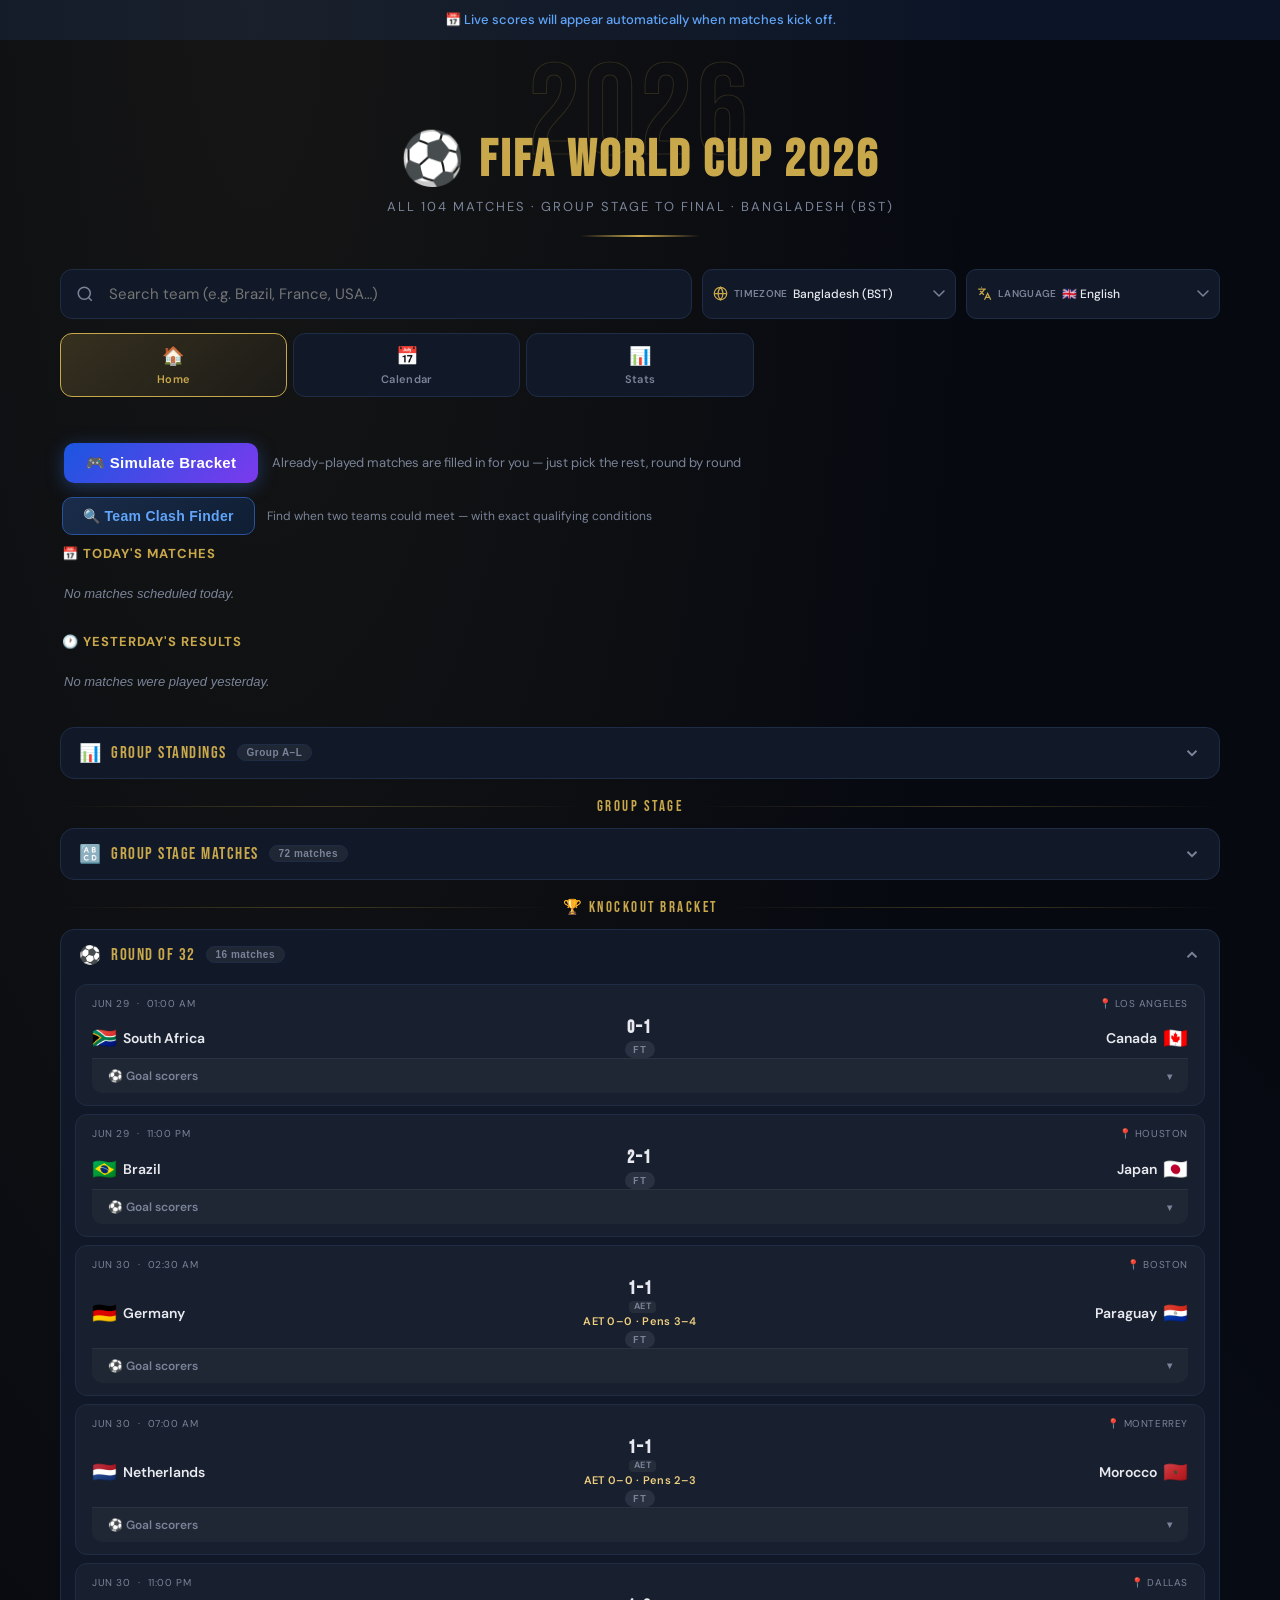
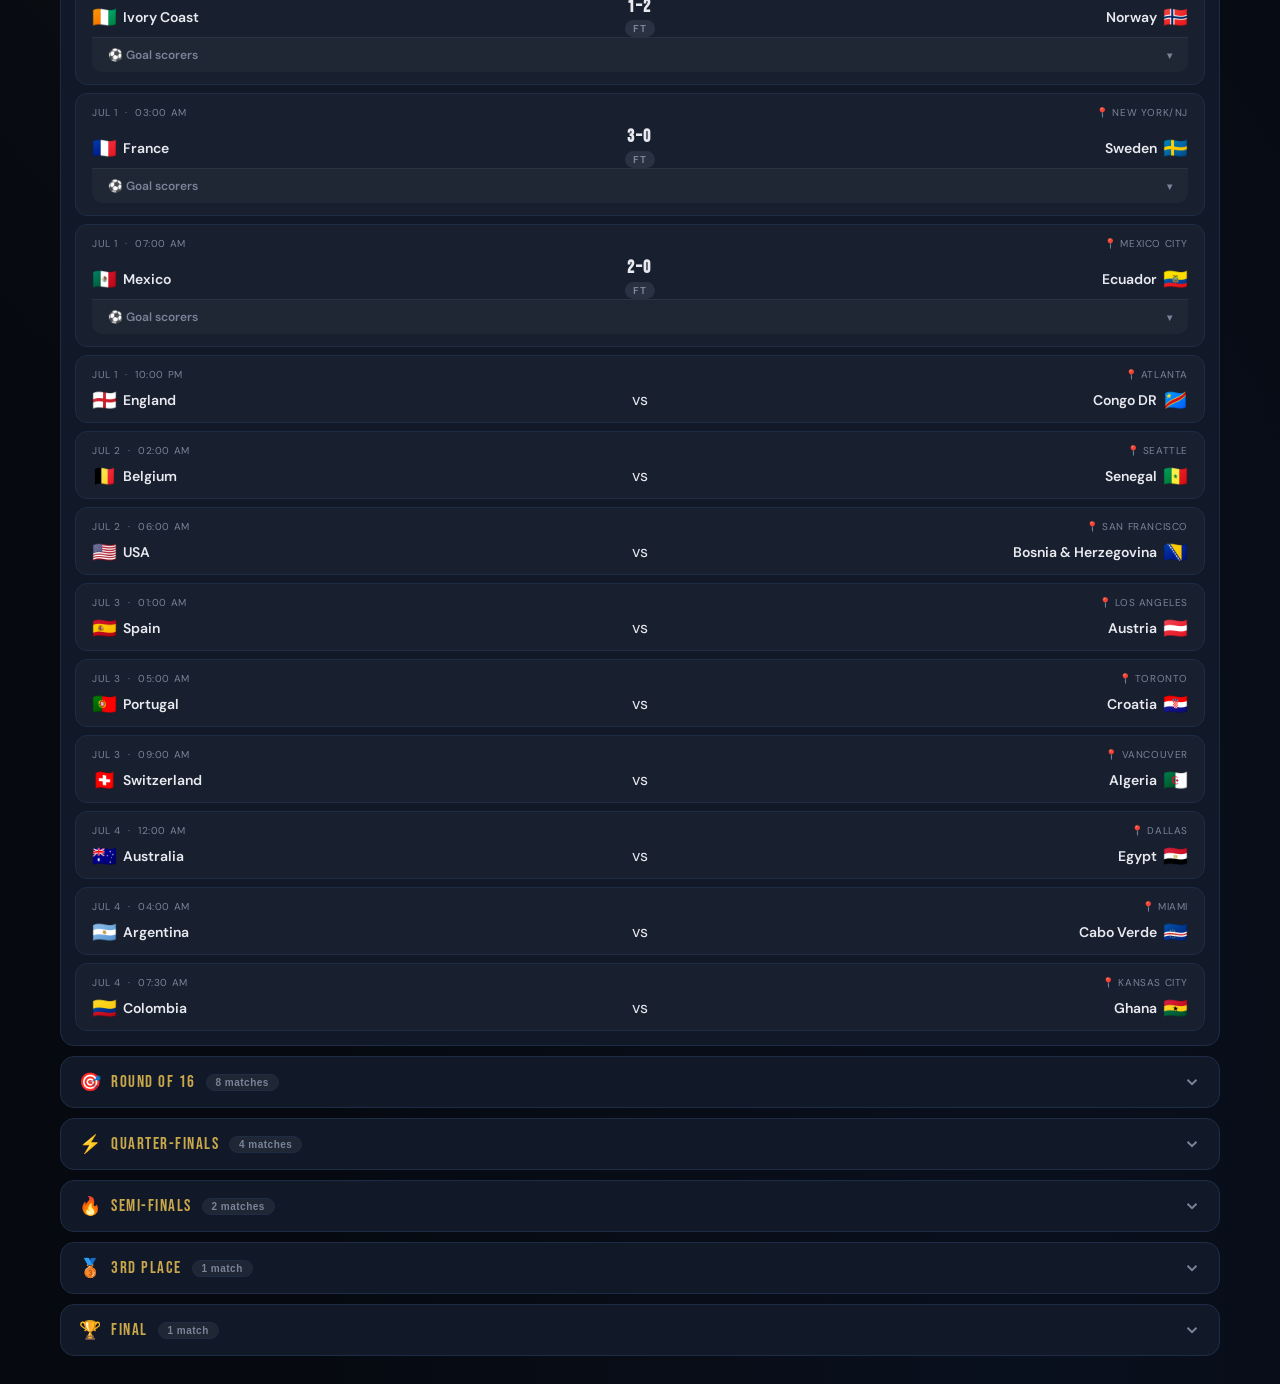
==== commit 33fa468a: "Update all" ====
--- a/index.html
+++ b/index.html
@@ -53,18 +53,9 @@
   </div>
 
   <div class="mode-bar">
-    <button class="mode-btn" id="modeGroup"    onclick="App.setMode('group')"><span class="icon">🔠</span> By Group</button>
-    <button class="mode-btn" id="modeTime"     onclick="App.setMode('time')"><span class="icon">🕐</span> By Time</button>
+    <button class="mode-btn" id="modeHome"     onclick="App.setMode('home')"><span class="icon">🏠</span> Home</button>
     <button class="mode-btn" id="modeCalendar" onclick="App.setMode('calendar')"><span class="icon">📅</span> Calendar</button>
-    <button class="mode-btn" id="modeBracket"  onclick="App.setMode('bracket')"><span class="icon">🏆</span> Knockout</button>
-    <button class="mode-btn" id="modeStats"   onclick="App.setMode('stats')"><span class="icon">📊</span> Stats</button>
-  </div>
-
-  <div class="filter-panel" id="groupPanel">
-    <button class="filter-chip active" onclick="App.setGroup(null, this)">All Groups</button>
-  </div>
-  <div class="filter-panel" id="timePanel">
-    <button class="filter-chip active" onclick="App.setTimeSlot(null, this)">All Times</button>
+    <button class="mode-btn" id="modeStats"    onclick="App.setMode('stats')"><span class="icon">📊</span> Stats</button>
   </div>
 </div>
 
@@ -84,7 +75,7 @@
   </div>
 </div>
 
-<!-- ── Knockout + Standings ──────────────────────────────────────────────── -->
+<!-- ── Home: Today/Yesterday + Standings + Group Stage + Knockout ─────────── -->
 <div id="bracketSection" class="section-wrap" style="display:none;">
   <div id="bracketContent"></div>
 </div>
@@ -99,8 +90,6 @@
   <button class="export-btn" onclick="Export.open()">📲 Add to iPhone / Google Calendar</button>
 </div>
 
-<!-- ── Team cards grid ──────────────────────────────────────────────────── -->
-<div class="teams-grid" id="grid"></div>
 
 <!-- ── Export modal ─────────────────────────────────────────────────────── -->
 <div class="modal-overlay" id="exportModal" onclick="Export.handleOverlay(event)">
@@ -129,7 +118,6 @@
 <script src="js/live.js"></script>
 <script src="js/standings.js"></script>
 <script src="js/resolver.js"></script>
-<script src="js/teamGrid.js"></script>
 <script src="js/calendar.js"></script>
 <script src="js/bracket.js"></script>
 <script src="js/export.js"></script>
--- a/css/styles.css
+++ b/css/styles.css
@@ -559,31 +559,6 @@
   margin-bottom: 12px; padding: 0 4px;
 }
 
-.day-match-card {
-  background: var(--card-bg);
-  border: 1px solid var(--card-border);
-  border-radius: 12px;
-  padding: 14px 18px;
-  margin-bottom: 10px;
-  display: flex; align-items: center;
-  justify-content: space-between; gap: 12px;
-  transition: border-color .2s;
-}
-
-.day-match-card:hover { border-color: rgba(201,168,76,.35); }
-
-.day-match-teams { font-size: 15px; font-weight: 600; color: var(--text); flex: 1; }
-.day-match-teams .hl { color: var(--gold-light); }
-
-.day-match-meta {
-  display: flex; flex-direction: column;
-  align-items: flex-end; gap: 3px; flex-shrink: 0;
-}
-
-.day-match-time   { font-size: 13px; font-weight: 600; color: var(--accent); }
-.day-match-group  { font-size: 10px; color: var(--muted); letter-spacing: 1px; text-transform: uppercase; }
-.day-match-venue  { font-size: 10px; color: var(--muted); }
-
 .no-match-note {
   color: var(--muted); font-size: 13px;
   padding: 8px 0 12px;
@@ -707,11 +682,21 @@
 }
 
 .ko-match-meta {
+  display: flex;
+  align-items: center;
+  justify-content: space-between;
+  flex-wrap: wrap;
+  gap: 4px 10px;
   font-size: 10px;
   color: var(--muted);
-  letter-spacing: .8px;
+  letter-spacing: .6px;
   text-transform: uppercase;
   margin-bottom: 8px;
+}
+.ko-match-venue {
+  text-align: right;
+  overflow-wrap: break-word;
+  min-width: 0;
 }
 
 .ko-match-teams {
@@ -721,27 +706,34 @@
   gap: 8px;
 }
 
-.ko-team { min-width: 0; }
-.ko-team--right { text-align: right; }
+.ko-team {
+  display: flex;
+  align-items: center;
+  flex-wrap: wrap;
+  gap: 6px;
+  min-width: 0;
+}
+.ko-team--right { justify-content: flex-end; text-align: right; }
+.ko-team-flag { font-size: 20px; line-height: 1; flex-shrink: 0; }
 
 .ko-team-name {
-  display: block;
   font-size: 14px;
   font-weight: 600;
   color: var(--text);
-  white-space: nowrap;
-  overflow: hidden;
-  text-overflow: ellipsis;
+  overflow-wrap: break-word;
+  min-width: 0;
 }
 
 /* Hint text shown under team name for pending KO matches */
 .ko-team-hint {
   display: block;
+  flex-basis: 100%;
   font-size: 10px;
   color: var(--muted);
   line-height: 1.4;
   margin-top: 3px;
 }
+.ko-team--right .ko-team-hint { text-align: right; }
 
 .ko-middle {
   display: flex;
@@ -792,11 +784,12 @@
 
 /* ── Calendar day-result cards (redesigned) ─────────────────────────────── */
 .day-match-card {
+  display: block;
   background: var(--card-bg);
   border: 1px solid var(--card-border);
   border-radius: 12px;
-  padding: 12px 16px;
-  margin-bottom: 8px;
+  padding: 14px 16px;
+  margin-bottom: 10px;
   transition: border-color .2s;
 }
 .day-match-card:hover { border-color: rgba(201,168,76,.3); }
@@ -808,8 +801,9 @@
   display: flex;
   align-items: center;
   justify-content: space-between;
-  margin-bottom: 8px;
-  gap: 8px;
+  flex-wrap: wrap;
+  margin-bottom: 10px;
+  gap: 6px 10px;
 }
 
 .day-stage-pill {
@@ -821,6 +815,7 @@
   background: rgba(201,168,76,.12);
   border-radius: 20px;
   padding: 3px 10px;
+  flex-shrink: 0;
 }
 .day-stage-pill--ko {
   color: var(--accent);
@@ -828,24 +823,32 @@
 }
 
 .day-match-venue-inline {
-  font-size: 10px;
+  font-size: 11px;
   color: var(--muted);
   text-align: right;
-  white-space: nowrap;
-  overflow: hidden;
-  text-overflow: ellipsis;
-  max-width: 140px;
+  overflow-wrap: break-word;
+  min-width: 0;
 }
 
 .day-match-teams {
   display: grid;
   grid-template-columns: 1fr auto 1fr;
   align-items: center;
+  gap: 8px;
+  margin-bottom: 8px;
+}
+.day-match-teams .hl {
+  font-size: 14px;
+  font-weight: 600;
+  color: var(--text);
+  overflow-wrap: break-word;
+  display: flex;
+  align-items: center;
   gap: 6px;
-  margin-bottom: 8px;
-}
-.day-match-teams .hl         { font-size: 14px; font-weight: 600; color: var(--text); overflow: hidden; text-overflow: ellipsis; white-space: nowrap; }
-.day-match-teams .hl-right   { text-align: right; }
+  min-width: 0;
+}
+.day-match-teams .hl-right { justify-content: flex-end; text-align: right; }
+.day-match-flag { font-size: 18px; line-height: 1; flex-shrink: 0; }
 
 .day-match-center {
   display: flex;
@@ -1719,6 +1722,13 @@
   font-style: italic;
   font-size: 10px;
 }
+.sim-team--actual {
+  background: rgba(34,197,94,.16) !important;
+  border-color: #22c55e !important;
+  color: #4ade80 !important;
+  font-weight: 700;
+  cursor: default;
+}
 .sim-flag { font-size: 18px; line-height: 1; }
 .sim-name { font-size: 11px; word-break: break-word; }
 .sim-crown {
@@ -1726,6 +1736,25 @@
   top: 3px;
   right: 4px;
   font-size: 11px;
+}
+.sim-check {
+  position: absolute;
+  top: 3px;
+  right: 4px;
+  font-size: 11px;
+  color: #4ade80;
+}
+.sim-match-result--actual { color: #4ade80; font-weight: 600; }
+.sim-champion-actual-tag {
+  margin-top: 14px;
+  display: inline-block;
+  padding: 6px 16px;
+  border-radius: 99px;
+  background: rgba(34,197,94,.15);
+  color: #4ade80;
+  font-size: 12px;
+  font-weight: 700;
+  letter-spacing: .3px;
 }
 
 /* Champion banner */
@@ -2261,3 +2290,326 @@
   background: #1e2d45;
   margin: 14px 0 10px;
 }
+
+/* ═══════════════════════════════════════════════════════════════════════
+   PENALTY / EXTRA-TIME SCORE BREAKDOWN
+   ═══════════════════════════════════════════════════════════════════════ */
+
+.score-block {
+  display: inline-flex;
+  flex-direction: column;
+  align-items: center;
+  gap: 2px;
+  line-height: 1.1;
+}
+.score-tag {
+  font-size: 9px;
+  font-weight: 700;
+  letter-spacing: .6px;
+  color: var(--muted);
+  background: rgba(255,255,255,.06);
+  border-radius: 4px;
+  padding: 1px 5px;
+  margin-left: 5px;
+  vertical-align: middle;
+  text-transform: uppercase;
+}
+.score-pens {
+  font-size: 11px;
+  font-weight: 600;
+  color: var(--gold-light, #d4af37);
+  letter-spacing: .3px;
+  white-space: nowrap;
+}
+
+/* ═══════════════════════════════════════════════════════════════════════
+   TODAY / YESTERDAY FEATURED MATCH CARDS (Home tab)
+   ═══════════════════════════════════════════════════════════════════════ */
+
+.fm-wrap { margin-bottom: 26px; }
+.fm-section { margin-bottom: 20px; }
+.fm-section:last-child { margin-bottom: 0; }
+.fm-section-title {
+  font-size: 13px;
+  font-weight: 700;
+  text-transform: uppercase;
+  letter-spacing: 1px;
+  color: var(--gold);
+  margin-bottom: 12px;
+  padding: 0 2px;
+}
+.fm-grid {
+  display: grid;
+  grid-template-columns: repeat(auto-fill, minmax(300px, 1fr));
+  gap: 14px;
+}
+.fm-empty-note {
+  color: var(--muted);
+  font-size: 13px;
+  font-style: italic;
+  padding: 12px 4px;
+}
+
+.fm-card {
+  background: linear-gradient(160deg, rgba(255,255,255,.045), rgba(255,255,255,.015));
+  border: 1px solid var(--card-border);
+  border-radius: 14px;
+  padding: 16px 18px;
+  min-width: 0;
+}
+.fm-head {
+  display: flex;
+  justify-content: space-between;
+  align-items: baseline;
+  gap: 10px;
+  margin-bottom: 3px;
+}
+.fm-teams-label {
+  font-weight: 700;
+  font-size: 14px;
+  color: var(--text);
+  overflow-wrap: break-word;
+  min-width: 0;
+}
+.fm-vs-sep { color: var(--muted); font-weight: 500; margin: 0 5px; font-size: 12px; }
+.fm-date-label {
+  font-size: 10.5px;
+  font-weight: 700;
+  text-transform: uppercase;
+  letter-spacing: .5px;
+  color: var(--gold);
+  white-space: nowrap;
+  flex-shrink: 0;
+}
+.fm-meta-row {
+  display: flex;
+  justify-content: space-between;
+  align-items: center;
+  flex-wrap: wrap;
+  gap: 3px 10px;
+  font-size: 10.5px;
+  color: var(--muted);
+  margin-bottom: 14px;
+}
+.fm-competition { letter-spacing: .3px; }
+.fm-state { font-weight: 600; color: var(--text); opacity: .75; }
+
+.fm-scoreboard {
+  display: grid;
+  grid-template-columns: 1fr auto 1fr;
+  align-items: center;
+  gap: 10px;
+  margin-bottom: 6px;
+}
+.fm-side { display: flex; align-items: center; gap: 8px; min-width: 0; }
+.fm-side--right { justify-content: flex-end; text-align: right; flex-direction: row-reverse; }
+.fm-flag { font-size: 26px; line-height: 1; flex-shrink: 0; }
+.fm-team-name {
+  font-weight: 700;
+  font-size: 14.5px;
+  color: var(--text);
+  overflow-wrap: break-word;
+  min-width: 0;
+}
+.fm-center {
+  display: flex;
+  flex-direction: column;
+  align-items: center;
+  gap: 4px;
+  flex-shrink: 0;
+}
+.fm-score {
+  font-size: 26px;
+  font-weight: 800;
+  font-family: 'Bebas Neue', sans-serif;
+  color: var(--text);
+  letter-spacing: 1.5px;
+  line-height: 1;
+}
+.fm-score--vs { font-size: 15px; color: var(--muted); font-weight: 600; font-family: inherit; letter-spacing: normal; }
+.fm-score-sub { font-size: 10px; color: var(--muted); }
+.fm-stage {
+  text-align: center;
+  font-size: 11px;
+  color: var(--muted);
+  margin-bottom: 6px;
+}
+
+.fm-scorers {
+  display: grid;
+  grid-template-columns: minmax(0,1fr) minmax(0,1fr);
+  gap: 6px 18px;
+  border-top: 1px solid rgba(255,255,255,.07);
+  padding-top: 10px;
+  margin-top: 4px;
+}
+.fm-scorers-col { display: flex; flex-direction: column; gap: 5px; min-width: 0; }
+.fm-scorers-col--right { align-items: flex-end; }
+.fm-scorers-col--right .scorer-dd-row { flex-direction: row-reverse; text-align: right; }
+
+@media (max-width: 420px) {
+  .fm-grid { grid-template-columns: 1fr; }
+  .fm-scorers { grid-template-columns: 1fr; }
+  .fm-scorers-col--right { align-items: flex-start; }
+  .fm-scorers-col--right .scorer-dd-row { flex-direction: row; text-align: left; }
+  .fm-flag { font-size: 22px; }
+  .fm-score { font-size: 22px; }
+}
+
+/* ═══════════════════════════════════════════════════════════════════════
+   GROUP-STAGE FILTER CHIPS (inside the Home tab's Group Stage accordion)
+   ═══════════════════════════════════════════════════════════════════════ */
+
+.ko-group-chips {
+  display: flex;
+  flex-wrap: wrap;
+  gap: 6px;
+  margin-bottom: 14px;
+}
+.filter-chip--sm { padding: 5px 11px; font-size: 10.5px; }
+
+.ko-empty-note {
+  color: var(--muted);
+  font-size: 12.5px;
+  font-style: italic;
+  padding: 10px 4px;
+}
+
+/* ═══════════════════════════════════════════════════════════════════════
+   GOAL SCORER DROPDOWN
+   ═══════════════════════════════════════════════════════════════════════ */
+
+.scorer-pending-note {
+  width: 100%;
+  background: rgba(255,255,255,.03);
+  border-top: 1px solid rgba(255,255,255,.06);
+  color: var(--muted);
+  font-size: 11.5px;
+  font-style: italic;
+  padding: 9px 16px;
+  border-radius: 0 0 10px 10px;
+}
+.scorer-toggle {
+  width: 100%;
+  display: flex;
+  align-items: center;
+  justify-content: space-between;
+  gap: 8px;
+  background: rgba(255,255,255,.03);
+  border: none;
+  border-top: 1px solid rgba(255,255,255,.06);
+  color: var(--muted);
+  font-size: 12px;
+  font-weight: 600;
+  padding: 9px 16px;
+  cursor: pointer;
+  text-align: left;
+  font-family: inherit;
+  transition: background .15s ease, color .15s ease;
+  border-radius: 0 0 10px 10px;
+}
+.scorer-toggle:hover {
+  background: rgba(255,255,255,.06);
+  color: var(--text);
+}
+.scorer-toggle-arrow {
+  display: inline-block;
+  font-size: 10px;
+  transition: transform .2s ease;
+}
+.scorer-toggle-arrow--open { transform: rotate(180deg); }
+
+.scorer-dd-panel {
+  display: none;
+  grid-template-columns: minmax(0,1fr) minmax(0,1fr);
+  gap: 4px 20px;
+  padding: 10px 16px 14px;
+  border-top: 1px solid rgba(255,255,255,.06);
+  animation: scorerFadeIn .18s ease;
+}
+@keyframes scorerFadeIn {
+  from { opacity: 0; transform: translateY(-4px); }
+  to   { opacity: 1; transform: translateY(0); }
+}
+
+/* The toggle button flips this class on its closest match-card ancestor;
+   only show the panel + rotate the arrow when that class is present. */
+.day-match-card.scorer-open .scorer-dd-panel,
+.ko-match-card.scorer-open .scorer-dd-panel,
+.match-row.scorer-open .scorer-dd-panel {
+  display: grid;
+}
+
+.scorer-dd-head {
+  display: flex;
+  align-items: center;
+  gap: 6px;
+  font-size: 10.5px;
+  font-weight: 700;
+  text-transform: uppercase;
+  letter-spacing: .5px;
+  color: var(--muted);
+  padding-bottom: 4px;
+  margin-bottom: 2px;
+  border-bottom: 1px solid rgba(255,255,255,.06);
+}
+.scorer-dd-col--right .scorer-dd-head { flex-direction: row-reverse; }
+.scorer-dd-head-flag { font-size: 13px; line-height: 1; }
+
+.scorer-dd-col {
+  display: flex;
+  flex-direction: column;
+  gap: 5px;
+  min-width: 0;
+}
+.scorer-dd-col--right { align-items: flex-end; }
+.scorer-dd-col--right .scorer-dd-row { flex-direction: row-reverse; text-align: right; }
+
+.scorer-dd-row {
+  display: flex;
+  align-items: center;
+  gap: 6px;
+  font-size: 12px;
+  color: var(--text);
+  line-height: 1.4;
+  width: 100%;
+}
+.scorer-dd-row--card { color: var(--muted); }
+.scorer-dd-icon { flex-shrink: 0; font-size: 12px; }
+.scorer-dd-tag {
+  font-size: 8.5px;
+  font-weight: 700;
+  color: var(--gold-light, #d4af37);
+  margin-left: 2px;
+  vertical-align: super;
+}
+.scorer-dd-name {
+  flex: 1 1 auto;
+  min-width: 0;
+  white-space: normal;
+  word-break: normal;
+  overflow-wrap: break-word;
+  hyphens: auto;
+}
+.scorer-dd-min  { flex-shrink: 0; color: var(--gold-light, #d4af37); font-weight: 600; font-size: 11px; white-space: nowrap; }
+.scorer-dd-empty {
+  font-size: 11px;
+  color: var(--muted);
+  font-style: italic;
+  opacity: .6;
+}
+
+/* ── Mobile tuning ────────────────────────────────────────────────────── */
+@media (max-width: 520px) {
+  .scorer-toggle { font-size: 11.5px; padding: 8px 12px; }
+  /* Two cramped columns is what caused broken mid-word wrapping on phones —
+     stack home/away goal lists instead, each with its own team header. */
+  .scorer-dd-panel { grid-template-columns: 1fr; gap: 12px; padding: 10px 14px 14px; }
+  .scorer-dd-col--right { align-items: flex-start; }
+  .scorer-dd-col--right .scorer-dd-row,
+  .scorer-dd-col--right .scorer-dd-head { flex-direction: row; text-align: left; }
+  .scorer-dd-row { font-size: 12px; }
+  .scorer-dd-min { font-size: 11px; }
+  .score-pens { font-size: 10px; }
+  .score-tag { font-size: 8px; }
+}
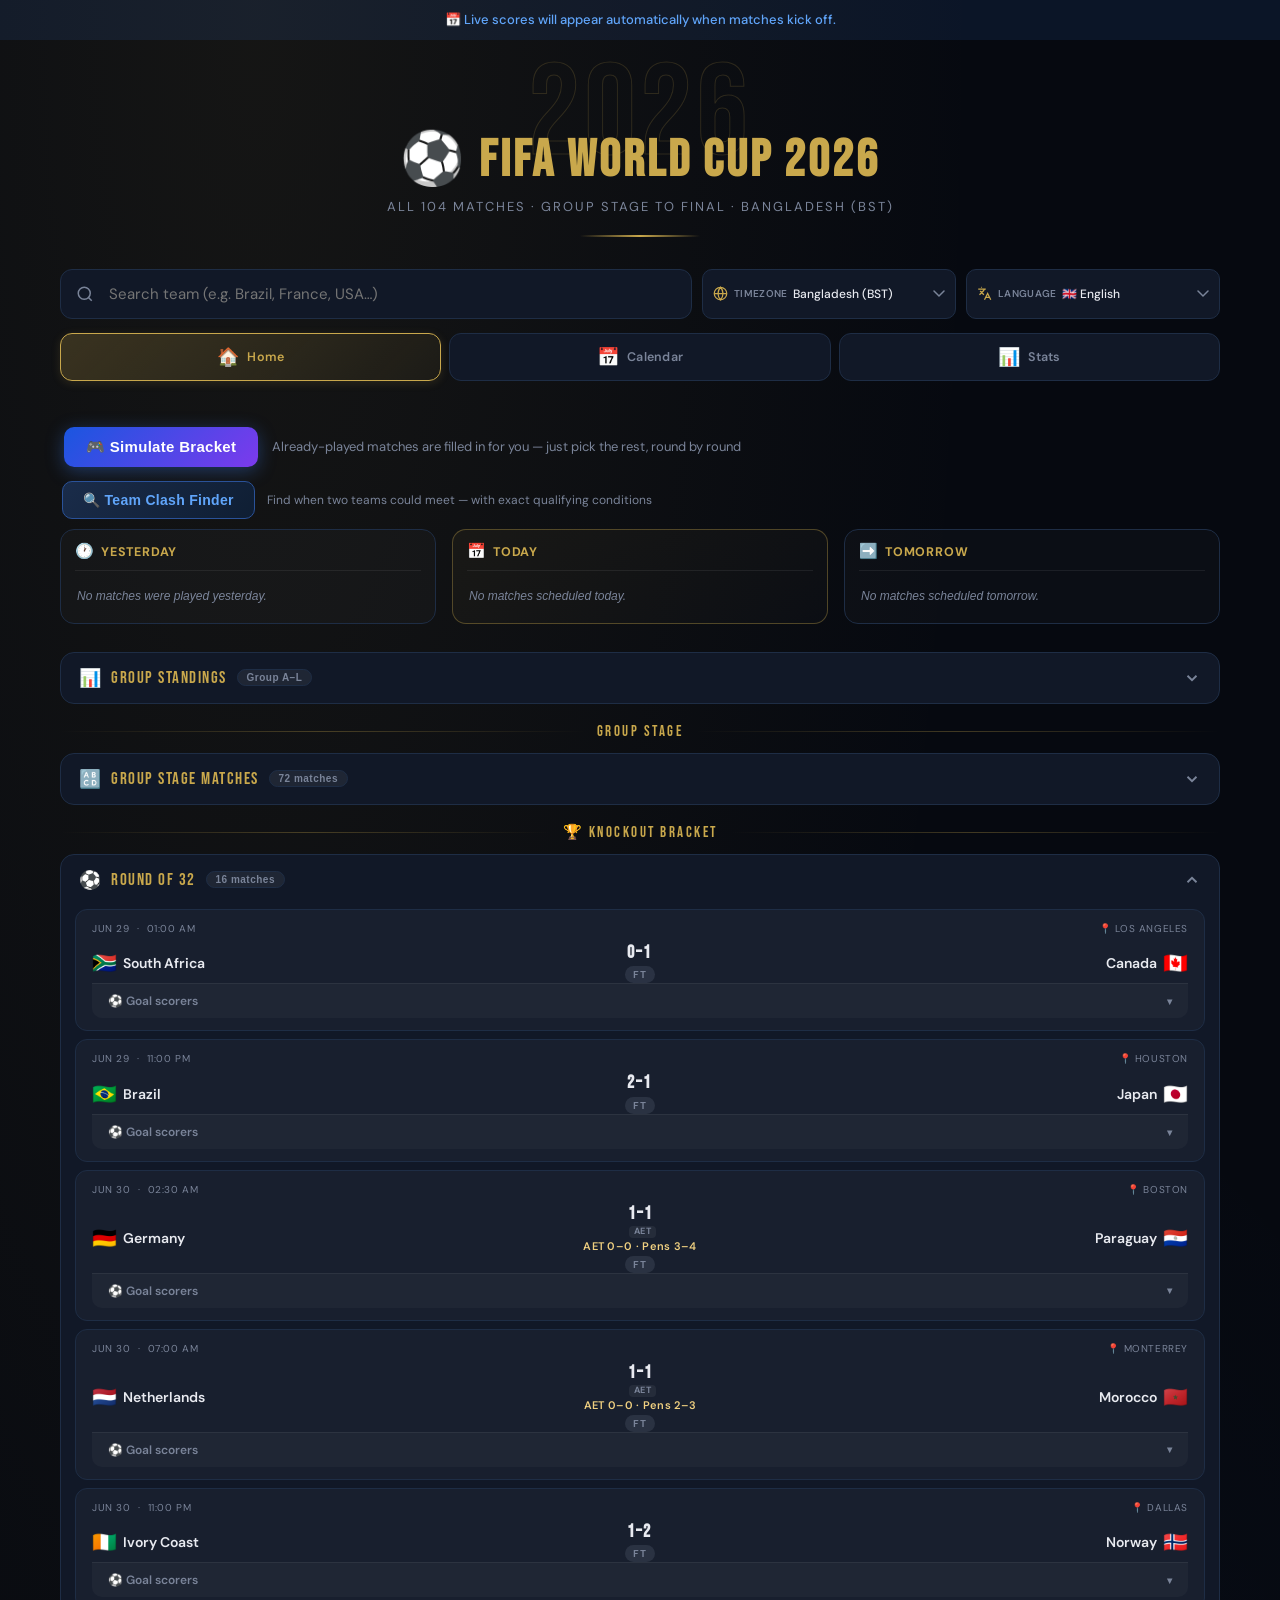
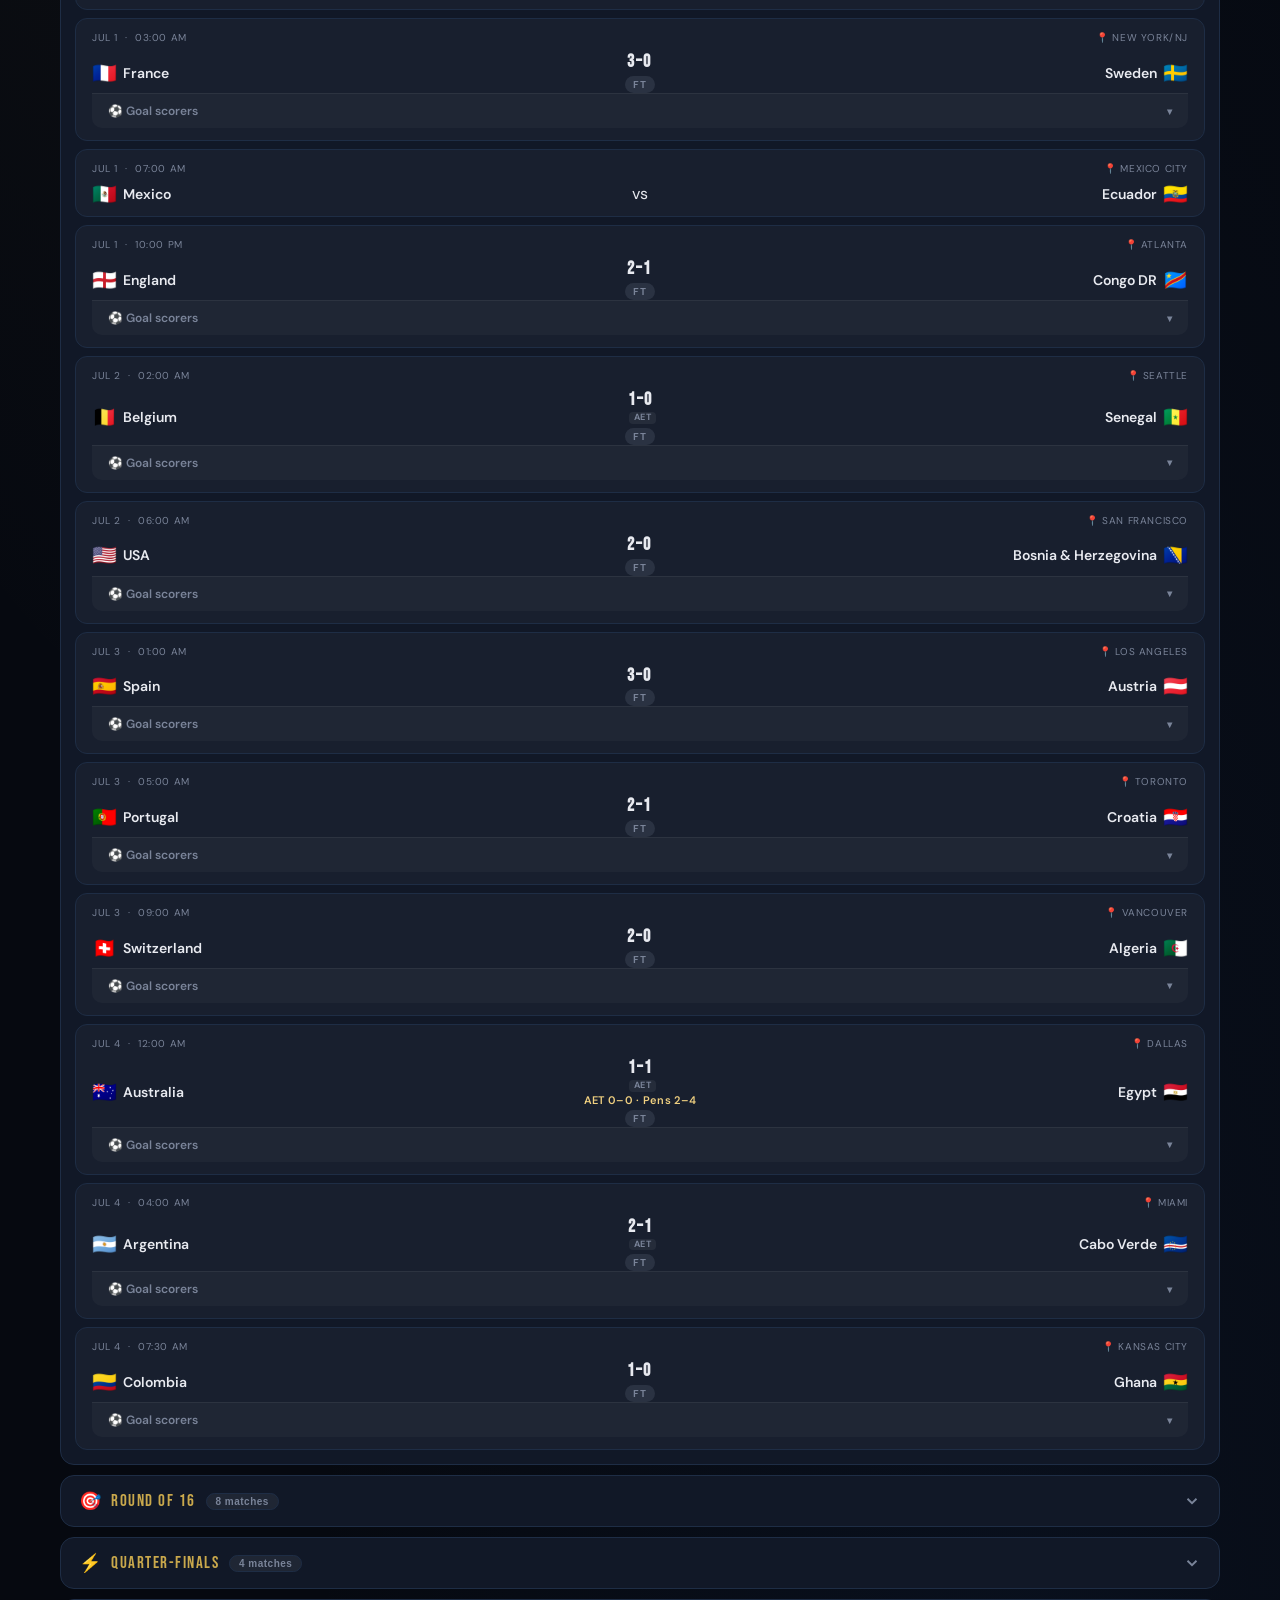
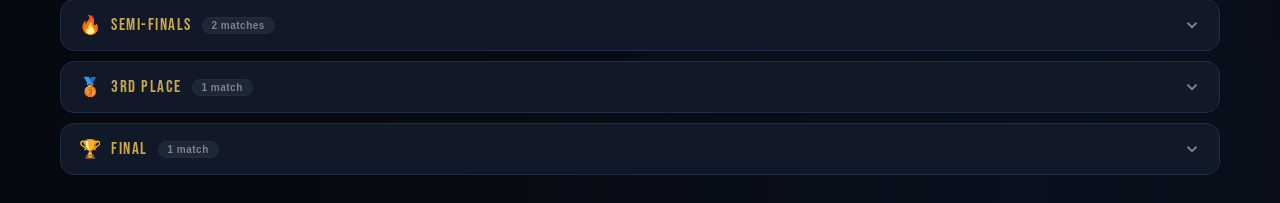
==== commit 35d7a883: "update index.html" ====
--- a/index.html
+++ b/index.html
@@ -3,9 +3,11 @@
 <head>
   <meta charset="UTF-8">
   <meta name="viewport" content="width=device-width, initial-scale=1.0, viewport-fit=cover">
+  <meta name="theme-color" content="#0b0f1a">
   <meta name="description" content="FIFA World Cup 2026 Full Fixture Viewer — all 104 matches, live scores, group standings, knockout bracket.">
   <title>FIFA World Cup 2026 – Full Fixtures</title>
   <link rel="icon" type="image/png" href="images/football.png">
+  <link rel="apple-touch-icon" href="images/football.png">
   <link href="https://fonts.googleapis.com/css2?family=Bebas+Neue&family=DM+Sans:wght@300;400;500;600&display=swap" rel="stylesheet">
   <link rel="stylesheet" href="css/styles.css">
 </head>
--- a/css/styles.css
+++ b/css/styles.css
@@ -265,40 +265,39 @@
 /* ── Mode bar ───────────────────────────────────────────────────────────── */
 .mode-bar {
   display: grid;
-  grid-template-columns: repeat(5, 1fr);
-  gap: 6px;
-  overflow-x: auto;
-  -webkit-overflow-scrolling: touch;
-  scrollbar-width: none;
-}
-.mode-bar::-webkit-scrollbar { display: none; }
+  grid-template-columns: repeat(3, 1fr);
+  gap: 8px;
+}
 
 .mode-btn {
-  padding: 10px 4px;
+  padding: 12px 6px;
   border-radius: 12px;
   border: 1px solid var(--card-border);
   background: var(--card-bg);
   color: var(--muted);
   font-family: 'DM Sans', sans-serif;
-  font-size: 11px;
+  font-size: 12.5px;
   font-weight: 600;
   cursor: pointer;
   letter-spacing: .3px;
-  transition: all .2s;
-  display: flex;
-  flex-direction: column;
-  align-items: center;
-  gap: 4px;
+  transition: transform .15s ease, border-color .2s, background .2s, color .2s, box-shadow .2s;
+  display: flex;
+  align-items: center;
+  justify-content: center;
+  gap: 8px;
   white-space: nowrap;
   min-width: 0;
-}
-
-.mode-btn .icon { font-size: 18px; }
-.mode-btn:hover { border-color: rgba(201,168,76,.4); color: var(--text); }
+  min-height: 48px;
+}
+
+.mode-btn .icon { font-size: 18px; line-height: 1; }
+.mode-btn:hover { border-color: rgba(201,168,76,.4); color: var(--text); transform: translateY(-1px); }
+.mode-btn:active { transform: translateY(0); }
 .mode-btn.active {
-  background: linear-gradient(135deg, rgba(201,168,76,.2), rgba(201,168,76,.05));
+  background: linear-gradient(135deg, rgba(201,168,76,.22), rgba(201,168,76,.06));
   border-color: var(--gold);
   color: var(--gold);
+  box-shadow: 0 2px 10px rgba(201,168,76,.15);
 }
 
 /* ── Filter panels ──────────────────────────────────────────────────────── */
@@ -1104,10 +1103,10 @@
   .tz-label svg      { width: 16px; height: 16px; }
   .tz-select         { font-size: 12px; }
 
-  /* ── Mode bar: 6 equal cols, scroll horizontally, icon + tiny text ── */
-  .mode-bar  { gap: 4px; grid-template-columns: repeat(6, minmax(52px, 1fr)); }
-  .mode-btn  { padding: 8px 2px; font-size: 9px; border-radius: 9px; gap: 2px; letter-spacing: 0; }
-  .mode-btn .icon { font-size: 15px; }
+  /* ── Mode bar: 3 equal cols, icon + label ── */
+  .mode-bar  { gap: 6px; grid-template-columns: repeat(3, 1fr); }
+  .mode-btn  { padding: 10px 4px; font-size: 10.5px; border-radius: 10px; gap: 5px; letter-spacing: 0; min-height: 44px; }
+  .mode-btn .icon { font-size: 16px; }
 
   /* ── Filter chips: horizontal scroll ── */
   .filter-panel   { padding-bottom: 4px; }
@@ -2323,138 +2322,139 @@
 }
 
 /* ═══════════════════════════════════════════════════════════════════════
-   TODAY / YESTERDAY FEATURED MATCH CARDS (Home tab)
+   YESTERDAY / TODAY / TOMORROW STRIP (Home tab)
    ═══════════════════════════════════════════════════════════════════════ */
 
-.fm-wrap { margin-bottom: 26px; }
-.fm-section { margin-bottom: 20px; }
-.fm-section:last-child { margin-bottom: 0; }
-.fm-section-title {
-  font-size: 13px;
+.fm-days-row {
+  display: grid;
+  grid-template-columns: repeat(3, 1fr);
+  gap: 16px;
+  margin-bottom: 28px;
+  align-items: start;
+}
+
+.fm-day-col {
+  background: rgba(255,255,255,.02);
+  border: 1px solid var(--card-border);
+  border-radius: 14px;
+  padding: 14px;
+  min-width: 0;
+}
+.fm-day-col[data-day="today"] {
+  border-color: rgba(201,168,76,.35);
+  background: linear-gradient(160deg, rgba(201,168,76,.05), rgba(255,255,255,.015));
+}
+
+.fm-day-col-head {
+  display: flex;
+  align-items: center;
+  gap: 7px;
+  margin-bottom: 12px;
+  padding-bottom: 10px;
+  border-bottom: 1px solid rgba(255,255,255,.07);
+}
+.fm-day-col-icon { font-size: 15px; line-height: 1; }
+.fm-day-col-label {
+  font-size: 12.5px;
   font-weight: 700;
   text-transform: uppercase;
-  letter-spacing: 1px;
+  letter-spacing: .8px;
   color: var(--gold);
-  margin-bottom: 12px;
-  padding: 0 2px;
-}
-.fm-grid {
-  display: grid;
-  grid-template-columns: repeat(auto-fill, minmax(300px, 1fr));
-  gap: 14px;
-}
+}
+
+.fm-day-col-body { display: flex; flex-direction: column; gap: 10px; }
 .fm-empty-note {
   color: var(--muted);
-  font-size: 13px;
+  font-size: 12px;
   font-style: italic;
-  padding: 12px 4px;
-}
-
-.fm-card {
-  background: linear-gradient(160deg, rgba(255,255,255,.045), rgba(255,255,255,.015));
+  padding: 6px 2px;
+}
+
+.fm-mini-card {
+  background: var(--card-bg);
   border: 1px solid var(--card-border);
-  border-radius: 14px;
-  padding: 16px 18px;
+  border-radius: 11px;
+  padding: 10px 12px;
   min-width: 0;
 }
-.fm-head {
+
+.fm-mini-top {
   display: flex;
   justify-content: space-between;
   align-items: baseline;
-  gap: 10px;
-  margin-bottom: 3px;
-}
-.fm-teams-label {
+  gap: 6px;
+  font-size: 9.5px;
+  color: var(--muted);
+  text-transform: uppercase;
+  letter-spacing: .4px;
+  margin-bottom: 8px;
+}
+.fm-mini-stage { color: var(--accent); font-weight: 700; flex-shrink: 0; }
+.fm-mini-venue { text-align: right; overflow-wrap: break-word; min-width: 0; }
+
+.fm-mini-teams {
+  display: grid;
+  grid-template-columns: 1fr auto 1fr;
+  align-items: center;
+  gap: 6px;
+}
+.fm-mini-side { display: flex; align-items: center; gap: 5px; min-width: 0; }
+.fm-mini-side--right { justify-content: flex-end; text-align: right; }
+.fm-mini-flag { font-size: 16px; line-height: 1; flex-shrink: 0; }
+.fm-mini-name {
+  font-size: 12.5px;
   font-weight: 700;
-  font-size: 14px;
   color: var(--text);
   overflow-wrap: break-word;
   min-width: 0;
-}
-.fm-vs-sep { color: var(--muted); font-weight: 500; margin: 0 5px; font-size: 12px; }
-.fm-date-label {
-  font-size: 10.5px;
-  font-weight: 700;
-  text-transform: uppercase;
-  letter-spacing: .5px;
-  color: var(--gold);
-  white-space: nowrap;
+  line-height: 1.25;
+}
+.fm-mini-center {
+  display: flex;
+  flex-direction: column;
+  align-items: center;
+  gap: 1px;
   flex-shrink: 0;
-}
-.fm-meta-row {
-  display: flex;
-  justify-content: space-between;
-  align-items: center;
-  flex-wrap: wrap;
-  gap: 3px 10px;
-  font-size: 10.5px;
-  color: var(--muted);
-  margin-bottom: 14px;
-}
-.fm-competition { letter-spacing: .3px; }
-.fm-state { font-weight: 600; color: var(--text); opacity: .75; }
-
-.fm-scoreboard {
-  display: grid;
-  grid-template-columns: 1fr auto 1fr;
-  align-items: center;
-  gap: 10px;
-  margin-bottom: 6px;
-}
-.fm-side { display: flex; align-items: center; gap: 8px; min-width: 0; }
-.fm-side--right { justify-content: flex-end; text-align: right; flex-direction: row-reverse; }
-.fm-flag { font-size: 26px; line-height: 1; flex-shrink: 0; }
-.fm-team-name {
-  font-weight: 700;
-  font-size: 14.5px;
-  color: var(--text);
-  overflow-wrap: break-word;
-  min-width: 0;
-}
-.fm-center {
-  display: flex;
-  flex-direction: column;
-  align-items: center;
-  gap: 4px;
-  flex-shrink: 0;
-}
-.fm-score {
-  font-size: 26px;
+  padding: 0 4px;
+}
+.fm-mini-score-val {
+  font-size: 16px;
   font-weight: 800;
   font-family: 'Bebas Neue', sans-serif;
+  letter-spacing: .5px;
   color: var(--text);
-  letter-spacing: 1.5px;
   line-height: 1;
 }
-.fm-score--vs { font-size: 15px; color: var(--muted); font-weight: 600; font-family: inherit; letter-spacing: normal; }
-.fm-score-sub { font-size: 10px; color: var(--muted); }
-.fm-stage {
-  text-align: center;
-  font-size: 11px;
-  color: var(--muted);
-  margin-bottom: 6px;
-}
-
-.fm-scorers {
-  display: grid;
-  grid-template-columns: minmax(0,1fr) minmax(0,1fr);
-  gap: 6px 18px;
-  border-top: 1px solid rgba(255,255,255,.07);
-  padding-top: 10px;
-  margin-top: 4px;
-}
-.fm-scorers-col { display: flex; flex-direction: column; gap: 5px; min-width: 0; }
-.fm-scorers-col--right { align-items: flex-end; }
-.fm-scorers-col--right .scorer-dd-row { flex-direction: row-reverse; text-align: right; }
-
+.fm-mini-score-val--vs { font-size: 12px; color: var(--muted); font-weight: 600; font-family: inherit; }
+.fm-mini-score-sub { font-size: 8.5px; color: var(--muted); letter-spacing: .3px; }
+
+.fm-mini-foot { display: flex; justify-content: center; margin-top: 8px; }
+.fm-mini-kickoff { font-size: 10.5px; color: var(--muted); font-weight: 600; }
+
+.fm-mini-card .scorer-toggle { padding: 7px 10px; font-size: 10.5px; margin-top: 8px; border-radius: 8px; }
+.fm-mini-card .scorer-dd-panel { padding: 8px 10px 10px; }
+.fm-mini-card .scorer-pending-note { font-size: 10.5px; padding: 7px 10px; }
+
+@media (max-width: 860px) {
+  .fm-days-row {
+    display: flex;
+    grid-template-columns: none;
+    overflow-x: auto;
+    scroll-snap-type: x mandatory;
+    -webkit-overflow-scrolling: touch;
+    padding-bottom: 4px;
+    scrollbar-width: thin;
+  }
+  .fm-day-col {
+    flex: 0 0 82%;
+    scroll-snap-align: start;
+  }
+  .fm-day-col[data-day="today"] { flex-basis: 86%; }
+}
 @media (max-width: 420px) {
-  .fm-grid { grid-template-columns: 1fr; }
-  .fm-scorers { grid-template-columns: 1fr; }
-  .fm-scorers-col--right { align-items: flex-start; }
-  .fm-scorers-col--right .scorer-dd-row { flex-direction: row; text-align: left; }
-  .fm-flag { font-size: 22px; }
-  .fm-score { font-size: 22px; }
-}
+  .fm-day-col { flex-basis: 90%; }
+}
+
 
 /* ═══════════════════════════════════════════════════════════════════════
    GROUP-STAGE FILTER CHIPS (inside the Home tab's Group Stage accordion)
